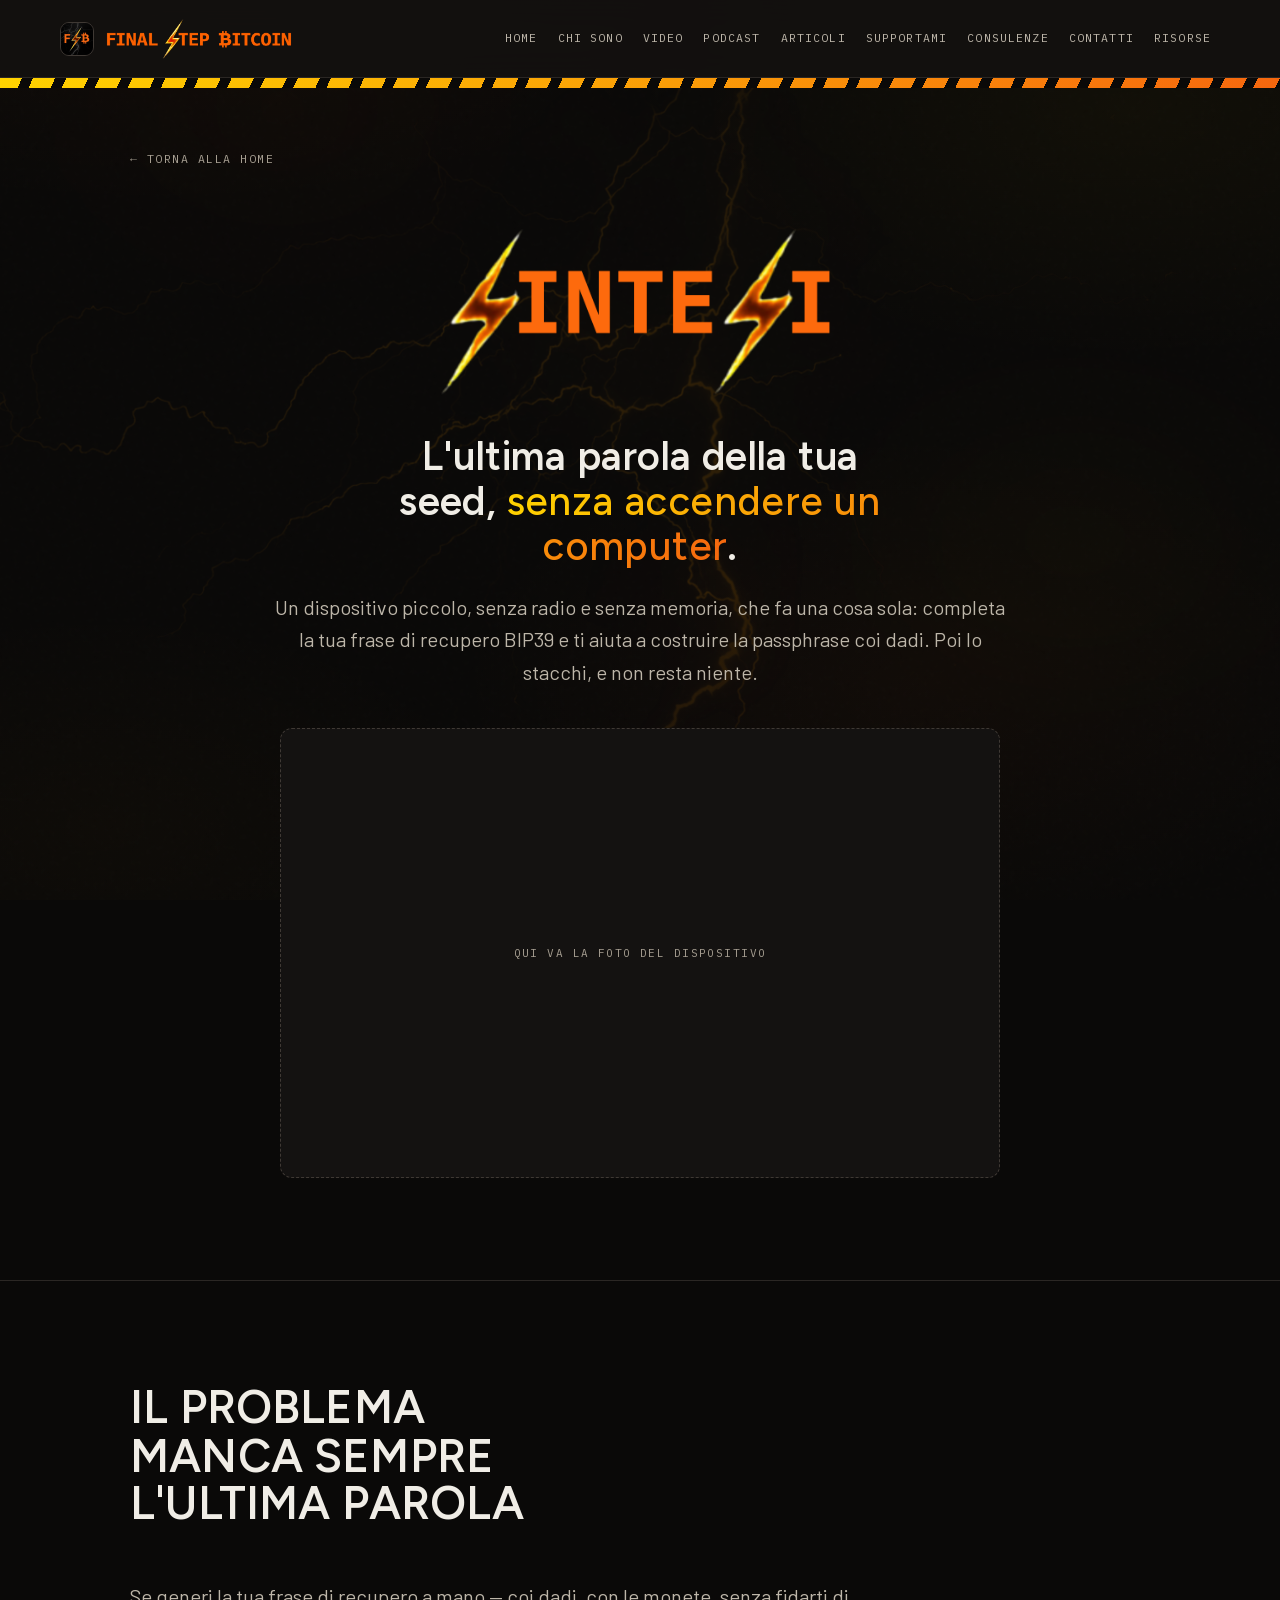
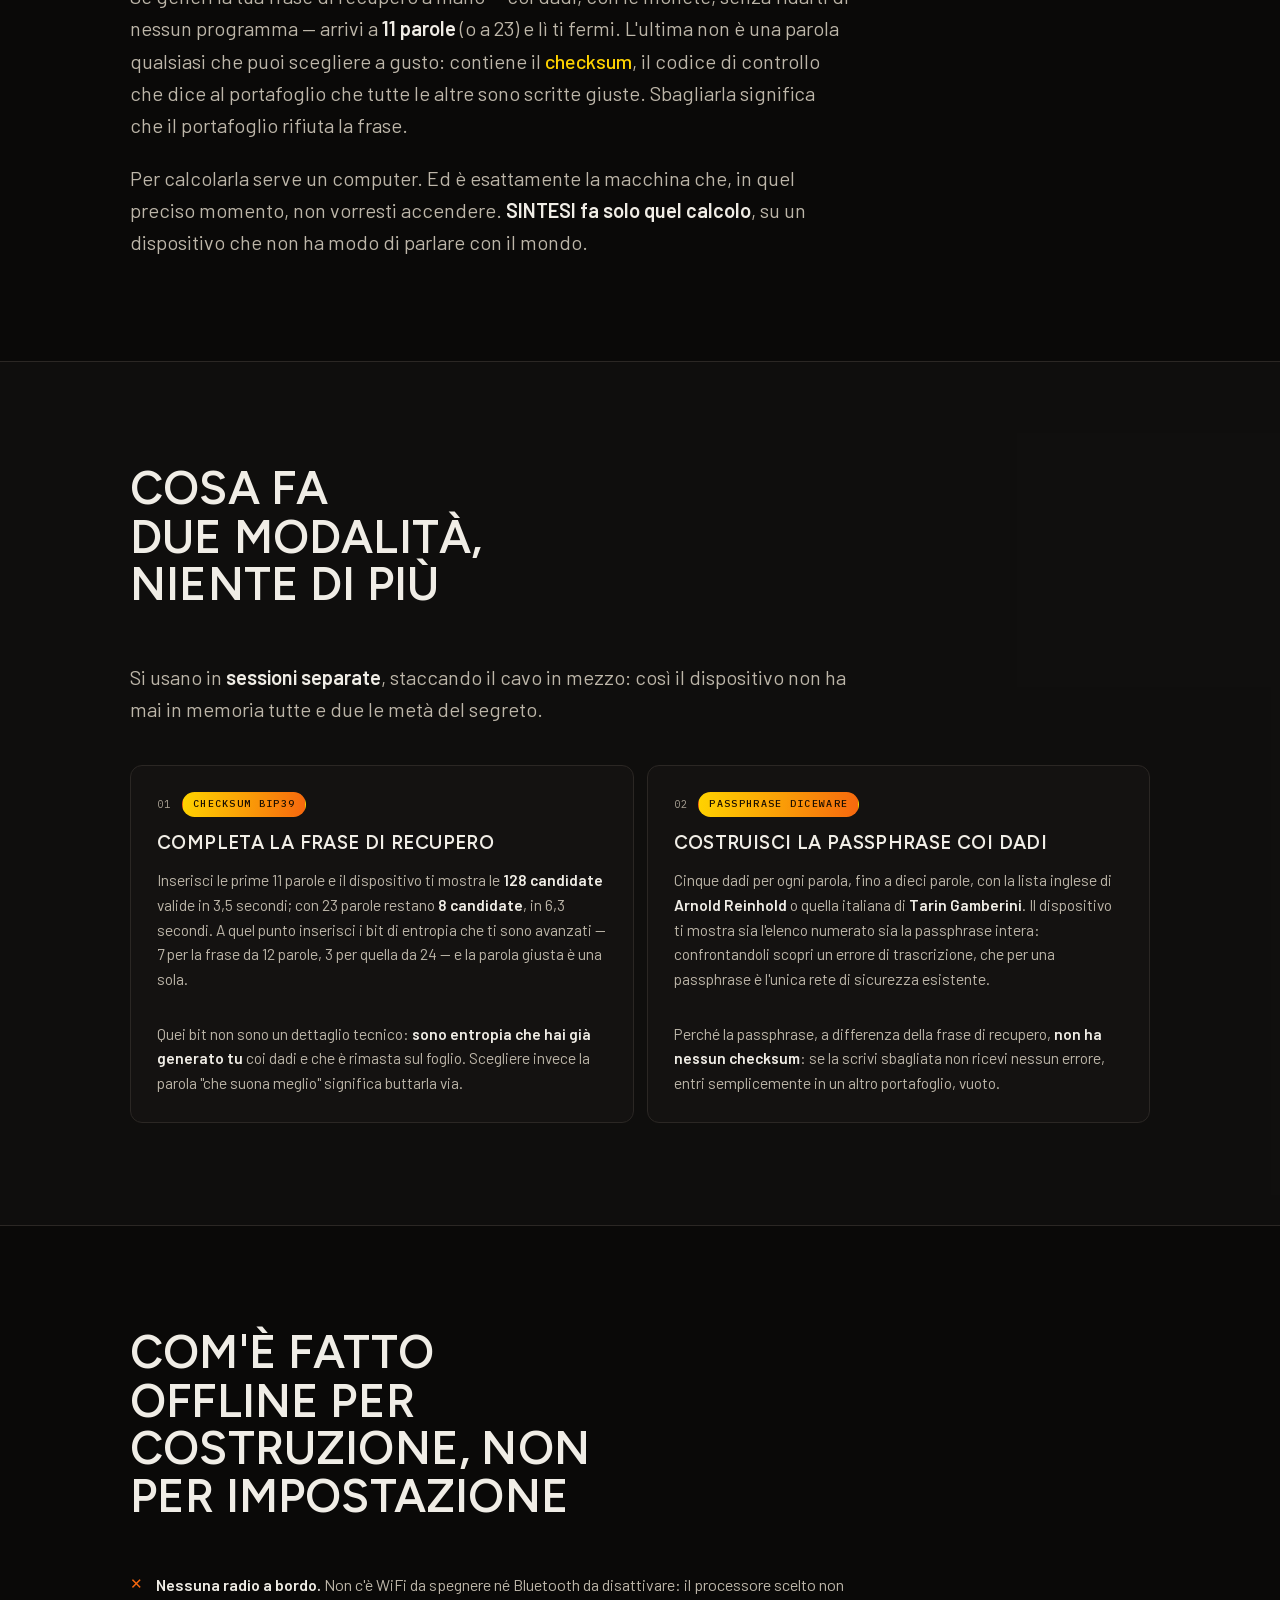
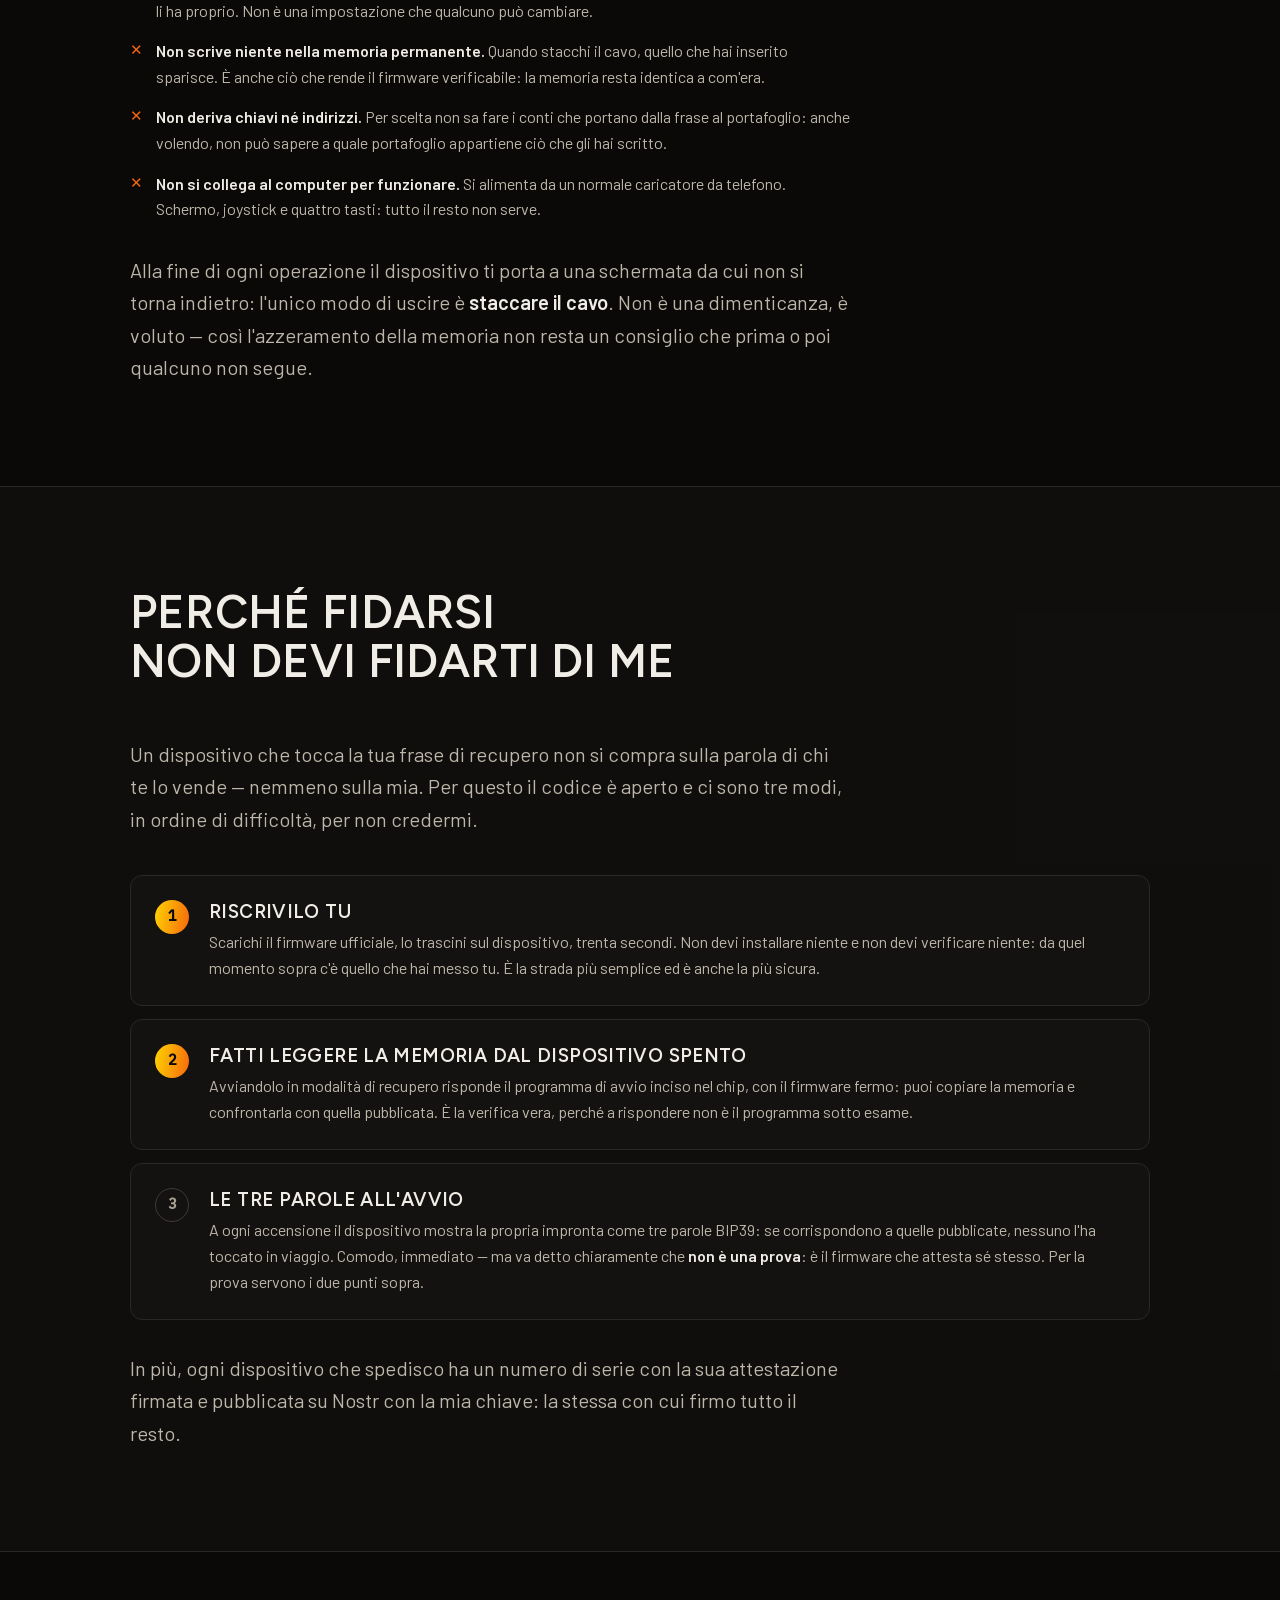
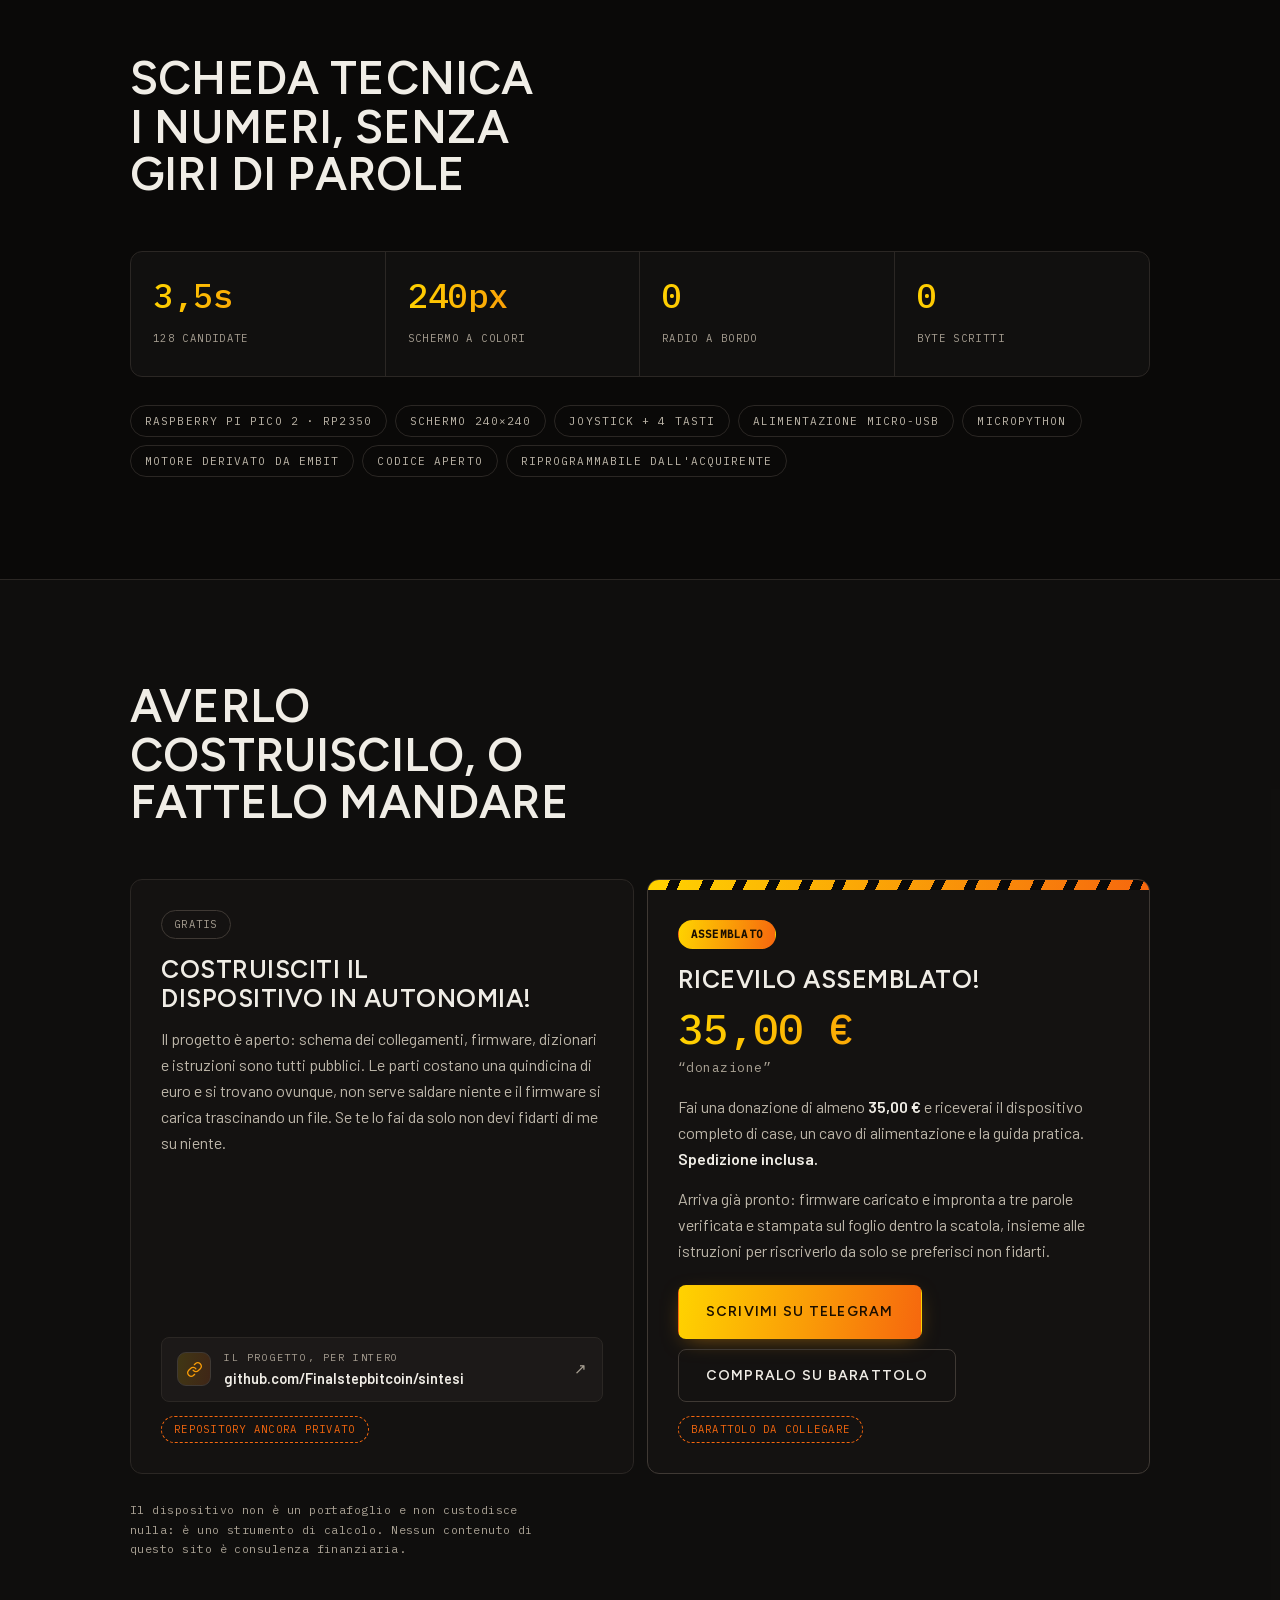
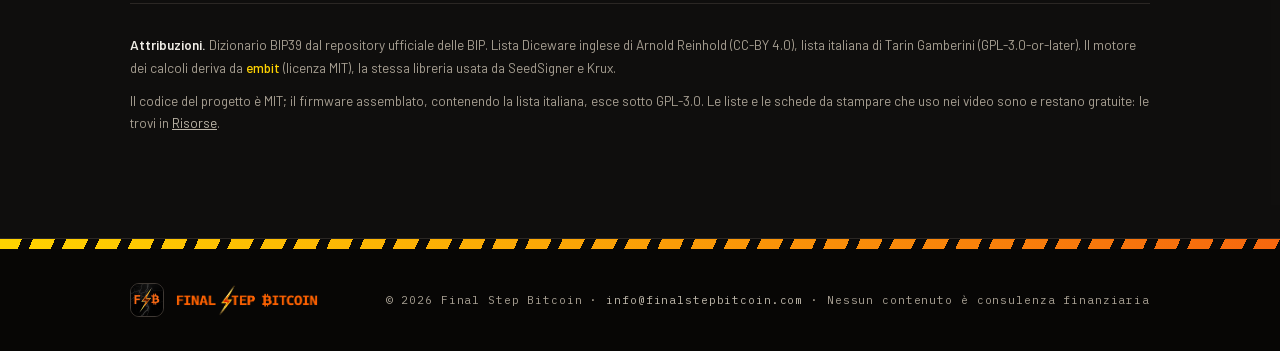
==== prodotti.html @ 3a668a63 "La pagina diventa prodotti.html e collega Telegram Rinominata da sintesi.html: si chiamera' "Prodott" ====
<!DOCTYPE html>
<html lang="it">
<head>
<meta charset="UTF-8">
<meta name="viewport" content="width=device-width, initial-scale=1.0">
<!-- La pagina si chiama "prodotti" perche' un domani ne ospitera' piu' di
     uno, ma oggi il prodotto e' uno solo: quindi il titolo qui sotto, che e'
     quello che si vede nella scheda del browser e quando qualcuno condivide
     il link, parla di SINTESI. Quando aggiungerai un secondo prodotto,
     cambia questo titolo (e anche description e og:title poco sotto). -->
<title>SINTESI — il calcolatore BIP39 offline | Final Step Bitcoin</title>
<meta name="description" content="SINTESI calcola offline l'ultima parola della tua frase di recupero BIP39 e la passphrase col metodo Diceware. Nessuna radio a bordo, non scrive nulla in memoria, firmware verificabile.">
<meta property="og:title" content="SINTESI — il calcolatore BIP39 offline">
<meta property="og:description" content="L'ultima parola della tua seed, calcolata senza accendere un computer. Open source, verificabile, senza radio.">
<meta property="og:type" content="product">
<meta name="twitter:card" content="summary_large_image">
<meta name="theme-color" content="#0A0908">
<link rel="canonical" href="https://finalstepbitcoin.com/prodotti.html">
<link rel="icon" href="img/favicon-32.png" sizes="32x32">
<link rel="apple-touch-icon" href="img/apple-touch-icon.png">

<!-- PAGINA NON ANCORA ANNUNCIATA.
     Finche' non esce il video, questa riga dice ai motori di ricerca di non
     indicizzarla: l'indirizzo funziona per chi ce l'ha, ma non compare su
     Google. TOGLIERE QUESTA RIGA il giorno del lancio, insieme alla voce
     di menu. -->
<meta name="robots" content="noindex, nofollow">

<link href="font/caratteri.css" rel="stylesheet">
<link rel="stylesheet" href="stile.css">

<!-- GRAFICA SOLO DI QUESTA PAGINA.
     Sta qui dentro e NON in stile.css apposta: stile.css e' condiviso con la
     home e con risorse.html, quindi ogni riga scritta li' cambia anche loro.
     Tutto quello che serve solo a SINTESI vive qui, cosi' finche' la pagina
     e' una prova non puo' rovinare niente del sito gia' online. -->
<style>
  /* ── Testata della pagina ── */
  .sin-hero{text-align:center;padding-top:clamp(10px,2vw,26px)}
  .sin-marchio{
    width:min(420px,74vw);height:auto;display:block;margin:0 auto clamp(18px,2.4vw,26px);
    /* IL MARCHIO NON SI CENTRA DA SOLO. I due fulmini sono inclinati e le
       loro code sporgono in basso a sinistra: centrando l'immagine sul suo
       riquadro, la PAROLA sembra spostata a destra. Va pareggiata la fascia
       delle LETTERE, non l'immagine intera.
       MISURATO sui pixel di SINTESI@3x.png (998x456): nella fascia delle
       lettere (righe 128-276) l'inchiostro va da 56 a 956, cioe' 56 px di
       vuoto a sinistra contro 41 a destra. Il centro e' 7 px a destra del
       centro dell'immagine: 7/998 = 0,70%.
       E' una percentuale, quindi resta giusta anche se cambi la larghezza
       qui sopra. */
    transform:translateX(-0.70%);
  }
  .sin-claim{
    font-family:var(--display);font-weight:600;
    font-size:clamp(24px,3.6vw,40px);line-height:1.12;letter-spacing:.01em;
    color:var(--bone);max-width:19ch;margin:0 auto;
  }
  .sin-claim em{
    font-style:normal;
    background:var(--grad);-webkit-background-clip:text;background-clip:text;-webkit-text-fill-color:transparent;
  }
  .sin-sotto{max-width:62ch;margin:clamp(16px,2vw,22px) auto 0}

  /* ── Riquadro della foto, per ora vuoto ──
       Quando avrai la foto del dispositivo: metti il file in img/ e sostituisci
       tutto il blocco <div class="sin-foto"> con
       <img class="sin-foto-vera" src="img/sintesi-foto.webp" alt="Il dispositivo SINTESI acceso">  */
  .sin-foto{
    margin:clamp(26px,3.4vw,40px) auto 0;max-width:720px;aspect-ratio:16/10;
    border:1px dashed var(--line-2);border-radius:var(--r);background:var(--ink-2);
    display:flex;align-items:center;justify-content:center;text-align:center;padding:20px;
  }
  .sin-foto span{
    font-family:var(--mono);font-size:11px;letter-spacing:.13em;text-transform:uppercase;color:var(--mute-2);
  }
  .sin-foto-vera{width:100%;max-width:720px;height:auto;display:block;margin:clamp(26px,3.4vw,40px) auto 0;border-radius:var(--r)}

  /* ── Elenco a passi, per i tre livelli di verifica ── */
  .sin-passi{list-style:none;display:grid;gap:13px;counter-reset:passo}
  .sin-passo{
    display:flex;gap:clamp(14px,2vw,20px);align-items:flex-start;
    padding:clamp(18px,2.2vw,24px);
    background:var(--ink-2);border:1px solid var(--line);border-radius:var(--r);
  }
  .sin-passo-n{
    flex:none;width:34px;height:34px;border-radius:50%;
    display:flex;align-items:center;justify-content:center;
    font-family:var(--mono);font-size:14px;color:var(--ink);font-weight:600;
    background:var(--grad);
  }
  .sin-passo h3{font-size:clamp(16px,1.7vw,19px);margin:0 0 6px;color:var(--bone)}
  .sin-passo p{margin:0;color:var(--mute);font-size:clamp(14.5px,1.5vw,16px);line-height:1.62}
  .sin-passo--nota .sin-passo-n{background:none;border:1px solid var(--line-2);color:var(--mute-2)}

  /* ── Riquadro "cosa NON fa": stesso stile delle schede, bordo spento ── */
  .sin-limiti{list-style:none;display:grid;gap:11px;margin:0}
  .sin-limiti li{
    display:flex;gap:13px;align-items:flex-start;
    color:var(--mute);font-size:clamp(14.5px,1.5vw,16px);line-height:1.6;
  }
  .sin-limiti b{color:var(--bone);font-weight:600}
  .sin-no{
    flex:none;font-family:var(--mono);color:var(--orange);
    font-size:15px;line-height:1.6;
  }

  /* ── Scheda tecnica: due righe da quattro su schermo grande ── */
  .sin-dati{margin-top:clamp(22px,2.6vw,30px)}

  /* ── I DUE BLOCCHI DELL'ULTIMA SEZIONE ──
       Affiancati sopra i 760 px, uno sopra l'altro sotto. "align-items:
       stretch" (che e' il valore normale della griglia) tiene i due riquadri
       ALTI UGUALI anche se il testo dentro e' diverso: se lo togli, quello
       piu' corto resta a mezz'aria. */
  .sin-vie{display:grid;grid-template-columns:1fr 1fr;gap:13px}
  .sin-via{
    display:flex;flex-direction:column;
    background:var(--ink-2);border:1px solid var(--line);border-radius:var(--r);
    padding:clamp(22px,2.6vw,30px);
    transition:border-color .18s;
  }
  .sin-via:hover{border-color:var(--line-2)}
  /* Il blocco di destra ha la fascia gialla in cima, come il riquadro delle
     consulenze in home: quindi niente riquadro interno con l'imbottitura,
     che sta nel suo .sin-via-in. */
  .sin-via--caldo{padding:0;overflow:hidden;border-color:var(--line-2)}
  .sin-via-in{padding:clamp(22px,2.6vw,30px);display:flex;flex-direction:column;height:100%}
  .sin-via-tag{
    align-self:flex-start;
    font-family:var(--mono);font-size:10.5px;letter-spacing:.12em;text-transform:uppercase;
    color:var(--mute-2);border:1px solid var(--line-2);border-radius:30px;padding:5px 12px;
    margin-bottom:16px;
  }
  .sin-via-tag--caldo{background:var(--grad);border-color:transparent;color:#1A0E00;font-weight:600}
  .sin-via-tit{
    font-family:var(--display);font-weight:600;
    font-size:clamp(19px,2.2vw,25px);line-height:1.15;color:var(--bone);
    margin:0 0 14px;
  }
  .sin-via-txt{
    margin:0 0 14px;color:var(--mute);
    font-size:clamp(14.5px,1.5vw,16px);line-height:1.62;
  }
  .sin-via-txt strong{color:var(--bone)}
  /* "margin-top:auto" spinge il fondo del riquadro in basso: cosi' i link e
     i pulsanti dei due blocchi restano allineati fra loro. */
  .sin-via-fondo{margin-top:auto;padding-top:8px}
  .sin-bottoni{
    margin-top:auto;padding-top:8px;
    display:flex;flex-wrap:wrap;gap:10px;
  }
  .sin-bottoni .btn{white-space:nowrap}

  /* ── Il prezzo, con sotto la parola "donazione" ──
       La parola resta in minuscolo, al contrario delle altre scritte piccole
       del sito che vanno tutte in maiuscolo: in maiuscolo le virgolette si
       perdono e sembra una targhetta qualsiasi. */
  .sin-prezzo{
    font-family:var(--mono);font-size:clamp(30px,4vw,42px);font-weight:500;line-height:1;
    background:var(--grad);-webkit-background-clip:text;background-clip:text;-webkit-text-fill-color:transparent;
    font-variant-numeric:tabular-nums;margin:0 0 7px;
  }
  .sin-prezzo-nota{
    font-family:var(--mono);font-size:13px;letter-spacing:.04em;
    color:var(--mute-2);margin:0 0 16px;
  }
  /* Le targhette arancioni tratteggiate sono PROMEMORIA DI LAVORO: segnano i
     pezzi ancora da collegare. Vanno tolte tutte prima di pubblicare -
     cercale con "sin-da-decidere". "align-self:flex-start" serve perche'
     dentro i riquadri, che sono in colonna, altrimenti si allargherebbero
     per tutta la riga. */
  .sin-da-decidere{
    display:inline-block;align-self:flex-start;
    margin-top:14px;padding:4px 12px;border-radius:30px;
    border:1px dashed var(--orange);color:var(--orange);
    font-family:var(--mono);font-size:10.5px;letter-spacing:.12em;text-transform:uppercase;
  }

  /* La notina sotto il pulsante: nella home sta stretta accanto al bottone
     del modulo, qui invece e' da sola e va lasciata respirare. */
  #ordina .privacy{max-width:58ch}

  /* ── Note di licenza in fondo ── */
  .sin-note{
    margin-top:clamp(30px,3.6vw,44px);padding-top:clamp(22px,2.6vw,30px);
    border-top:1px solid var(--line);
    color:var(--mute-2);font-size:13.5px;line-height:1.7;
  }
  .sin-note a{color:var(--mute)}

  @media(max-width:760px){
    .sin-passo{flex-direction:row}
    .sin-claim{max-width:100%}
    /* I due blocchi si mettono uno sopra l'altro: resta primo quello
       gratuito, cioe' quello scritto prima nel testo. */
    .sin-vie{grid-template-columns:1fr}
    /* Su schermo stretto i due pulsanti vanno larghi tutta la riga, uno
       sotto l'altro: affiancati diventerebbero due francobolli. */
    .sin-bottoni{flex-direction:column;align-items:stretch}
    .sin-bottoni .btn{text-align:center}
  }
</style>
</head>
<body>

<!-- gli strati dello sfondo: stanno dietro a tutto e non sono cliccabili -->
<div class="sfondo" aria-hidden="true">
  <span class="fulmini"></span>
  <span class="aurora aurora--1"></span>
  <span class="aurora aurora--2"></span>
  <span class="grana"></span>
</div>

<!-- ══════════ NAV ══════════
     Identica a quella di risorse.html. NOTA: qui NON c'e' la voce "Prodotti"
     e nessuna voce e' accesa, perche' per ora la pagina e' nascosta.

     IL GIORNO DEL LANCIO, per accendere la voce di menu, aggiungi questa
     riga in TUTTE E TRE le pagine, sempre nello stesso punto (qui sotto io
     l'ho messa prima di "Risorse"):
         <a href="prodotti.html">Prodotti</a>
     - in index.html e in risorse.html va cosi' com'e';
     - QUI dentro va invece con la voce accesa:
         <a href="prodotti.html" class="on">Prodotti</a>
     E ricordati di togliere la riga "noindex" in cima al file. -->
<div class="nav-shell">
  <nav>
    <a href="index.html" class="brand">
      <img class="marchio" src="img/logo.webp" width="34" height="34" alt="">
      <img class="scritta" src="img/scritta.webp?v=3" width="1219" height="275" alt="Final Step Bitcoin">
    </a>
    <div class="nav-links" id="navlinks">
      <a href="index.html#home">Home</a>
      <a href="index.html#chi-sono">Chi sono</a>
      <a href="index.html#video">Video</a>
      <a href="index.html#podcast">Podcast</a>
      <a href="index.html#articoli">Articoli</a>
      <a href="index.html#supportami">Supportami</a>
      <a href="index.html#consulenze">Consulenze</a>
      <a href="index.html#contatti">Contatti</a>
      <a href="risorse.html">Risorse</a>
    </div>
    <button class="burger" id="burger" aria-label="Apri il menu" aria-expanded="false" aria-controls="navlinks">&#9776;</button>
  </nav>
  <div class="hazard" aria-hidden="true"></div>
</div>


<!-- ══════════ TESTATA ══════════ -->
<main class="sec sec--pagina" id="sintesi">
  <div class="wrap">
    <a class="torna" href="index.html">← Torna alla home</a>

    <div class="sin-hero rise">
      <h1 class="titolo-pagina" style="margin:0">
        <img class="sin-marchio" src="img/sintesi-marchio.png" width="998" height="456" alt="SINTESI">
      </h1>
      <p class="sin-claim">L'ultima parola della tua seed, <em>senza accendere un computer</em>.</p>
      <p class="lede sin-sotto">
        Un dispositivo piccolo, senza radio e senza memoria, che fa una cosa sola:
        completa la tua frase di recupero BIP39 e ti aiuta a costruire la passphrase
        coi dadi. Poi lo stacchi, e non resta niente.
      </p>

      <!-- Qui va la foto del dispositivo, appena ce l'hai. Istruzioni nel
           blocco <style> in cima, alla voce "Riquadro della foto". -->
      <div class="sin-foto"><span>Qui va la foto del dispositivo</span></div>
    </div>

  </div>
</main>

<hr class="rule">


<!-- ══════════ 01 · IL PROBLEMA ══════════ -->
<section class="sec" id="problema">
  <div class="wrap">
    <div class="sec-head rise">
      <h2 class="titolo-due">
        <span class="t-su">Il problema</span>
        Manca sempre l'ultima parola
      </h2>
    </div>
    <p class="lede rise">
      Se generi la tua frase di recupero a mano — coi dadi, con le monete, senza
      fidarti di nessun programma — arrivi a <strong>11 parole</strong> (o a 23) e
      lì ti fermi. L'ultima non è una parola qualsiasi che puoi scegliere a gusto:
      contiene il <em>checksum</em>, il codice di controllo che dice al portafoglio
      che tutte le altre sono scritte giuste. Sbagliarla significa che il
      portafoglio rifiuta la frase.
    </p>
    <p class="lede rise">
      Per calcolarla serve un computer. Ed è esattamente la macchina che, in quel
      preciso momento, non vorresti accendere. <strong>SINTESI fa solo quel
      calcolo</strong>, su un dispositivo che non ha modo di parlare con il mondo.
    </p>
  </div>
</section>

<hr class="rule">


<!-- ══════════ 02 · COSA FA ══════════
     Riuso le schede della pagina Risorse (.risorse / .risorsa): stessa
     grafica, zero righe di CSS nuove. -->
<section class="sec sec--alt" id="cosa-fa">
  <div class="wrap">
    <div class="sec-head rise">
      <h2 class="titolo-due">
        <span class="t-su">Cosa fa</span>
        Due modalità, niente di più
      </h2>
    </div>
    <p class="lede rise" style="margin-bottom:clamp(28px,3.5vw,40px)">
      Si usano in <strong>sessioni separate</strong>, staccando il cavo in mezzo:
      così il dispositivo non ha mai in memoria tutte e due le metà del segreto.
    </p>

    <div class="risorse rise">

      <article class="risorsa">
        <div class="ris-head">
          <span class="ris-code">01</span>
          <span class="ris-tag ris-tag--nostra">Checksum BIP39</span>
        </div>
        <h3 class="ris-name">Completa la frase di recupero</h3>
        <p class="ris-desc">
          Inserisci le prime 11 parole e il dispositivo ti mostra le
          <strong>128 candidate</strong> valide in 3,5 secondi; con 23 parole
          restano <strong>8 candidate</strong>, in 6,3 secondi. A quel punto
          inserisci i bit di entropia che ti sono avanzati — 7 per la frase da 12
          parole, 3 per quella da 24 — e la parola giusta è una sola.
        </p>
        <p class="ris-desc">
          Quei bit non sono un dettaglio tecnico: <strong>sono entropia che hai già
          generato tu</strong> coi dadi e che è rimasta sul foglio. Scegliere invece
          la parola "che suona meglio" significa buttarla via.
        </p>
      </article>

      <article class="risorsa">
        <div class="ris-head">
          <span class="ris-code">02</span>
          <span class="ris-tag ris-tag--nostra">Passphrase Diceware</span>
        </div>
        <h3 class="ris-name">Costruisci la passphrase coi dadi</h3>
        <p class="ris-desc">
          Cinque dadi per ogni parola, fino a dieci parole, con la lista inglese di
          <strong>Arnold Reinhold</strong> o quella italiana di
          <strong>Tarin Gamberini</strong>. Il dispositivo ti mostra sia l'elenco
          numerato sia la passphrase intera: confrontandoli scopri un errore di
          trascrizione, che per una passphrase è l'unica rete di sicurezza esistente.
        </p>
        <p class="ris-desc">
          Perché la passphrase, a differenza della frase di recupero,
          <strong>non ha nessun checksum</strong>: se la scrivi sbagliata non
          ricevi nessun errore, entri semplicemente in un altro portafoglio, vuoto.
        </p>
      </article>

    </div>
  </div>
</section>

<hr class="rule">


<!-- ══════════ 03 · COM'E' FATTO ══════════ -->
<section class="sec" id="com-e-fatto">
  <div class="wrap">
    <div class="sec-head rise">
      <h2 class="titolo-due">
        <span class="t-su">Com'è fatto</span>
        Offline per costruzione, non per impostazione
      </h2>
    </div>

    <ul class="sin-limiti rise" style="gap:15px;max-width:80ch">
      <li><span class="sin-no">✕</span><span><b>Nessuna radio a bordo.</b> Non c'è WiFi da spegnere né Bluetooth da disattivare: il processore scelto non li ha proprio. Non è una impostazione che qualcuno può cambiare.</span></li>
      <li><span class="sin-no">✕</span><span><b>Non scrive niente nella memoria permanente.</b> Quando stacchi il cavo, quello che hai inserito sparisce. È anche ciò che rende il firmware verificabile: la memoria resta identica a com'era.</span></li>
      <li><span class="sin-no">✕</span><span><b>Non deriva chiavi né indirizzi.</b> Per scelta non sa fare i conti che portano dalla frase al portafoglio: anche volendo, non può sapere a quale portafoglio appartiene ciò che gli hai scritto.</span></li>
      <li><span class="sin-no">✕</span><span><b>Non si collega al computer per funzionare.</b> Si alimenta da un normale caricatore da telefono. Schermo, joystick e quattro tasti: tutto il resto non serve.</span></li>
    </ul>

    <p class="lede rise" style="margin-top:clamp(24px,3vw,32px)">
      Alla fine di ogni operazione il dispositivo ti porta a una schermata da cui
      non si torna indietro: l'unico modo di uscire è <strong>staccare il
      cavo</strong>. Non è una dimenticanza, è voluto — così l'azzeramento della
      memoria non resta un consiglio che prima o poi qualcuno non segue.
    </p>
  </div>
</section>

<hr class="rule">


<!-- ══════════ 04 · PERCHE' FIDARSI ══════════
     ORDINE VOLUTO: prima il riflash, poi picotool, per ultima l'impronta.
     Il riflash e' insieme la strada piu' semplice e la piu' sicura, quindi
     va per prima. L'impronta e' comoda ma non e' una prova, e la pagina lo
     dice apertamente: se un domani riscrivi questa sezione, non
     promuoverla al primo posto. -->
<section class="sec sec--alt" id="fiducia">
  <div class="wrap">
    <div class="sec-head rise">
      <h2 class="titolo-due">
        <span class="t-su">Perché fidarsi</span>
        Non devi fidarti di me
      </h2>
    </div>
    <p class="lede rise" style="margin-bottom:clamp(28px,3.5vw,40px)">
      Un dispositivo che tocca la tua frase di recupero non si compra sulla parola
      di chi te lo vende — nemmeno sulla mia. Per questo il codice è aperto e ci
      sono tre modi, in ordine di difficoltà, per non credermi.
    </p>

    <ol class="sin-passi rise">
      <li class="sin-passo">
        <span class="sin-passo-n">1</span>
        <div>
          <h3>Riscrivilo tu</h3>
          <p>
            Scarichi il firmware ufficiale, lo trascini sul dispositivo, trenta
            secondi. Non devi installare niente e non devi verificare niente:
            da quel momento sopra c'è quello che hai messo tu. È la strada più
            semplice ed è anche la più sicura.
          </p>
        </div>
      </li>
      <li class="sin-passo">
        <span class="sin-passo-n">2</span>
        <div>
          <h3>Fatti leggere la memoria dal dispositivo spento</h3>
          <p>
            Avviandolo in modalità di recupero risponde il programma di avvio
            inciso nel chip, con il firmware fermo: puoi copiare la memoria e
            confrontarla con quella pubblicata. È la verifica vera, perché a
            rispondere non è il programma sotto esame.
          </p>
        </div>
      </li>
      <li class="sin-passo sin-passo--nota">
        <span class="sin-passo-n">3</span>
        <div>
          <h3>Le tre parole all'avvio</h3>
          <p>
            A ogni accensione il dispositivo mostra la propria impronta come tre
            parole BIP39: se corrispondono a quelle pubblicate, nessuno l'ha
            toccato in viaggio. Comodo, immediato — ma va detto chiaramente che
            <strong>non è una prova</strong>: è il firmware che attesta sé stesso.
            Per la prova servono i due punti sopra.
          </p>
        </div>
      </li>
    </ol>

    <p class="lede rise" style="margin-top:clamp(24px,3vw,32px)">
      In più, ogni dispositivo che spedisco ha un numero di serie con la sua
      attestazione firmata e pubblicata su Nostr con la mia chiave: la stessa con
      cui firmo tutto il resto.
    </p>
  </div>
</section>

<hr class="rule">


<!-- ══════════ 05 · SCHEDA TECNICA ══════════ -->
<section class="sec" id="scheda-tecnica">
  <div class="wrap">
    <div class="sec-head rise">
      <h2 class="titolo-due">
        <span class="t-su">Scheda tecnica</span>
        I numeri, senza giri di parole
      </h2>
    </div>

    <div class="stats sin-dati rise">
      <div class="stat"><b>3,5s</b><span>128 candidate</span></div>
      <div class="stat"><b>240px</b><span>schermo a colori</span></div>
      <div class="stat"><b>0</b><span>radio a bordo</span></div>
      <div class="stat"><b>0</b><span>byte scritti</span></div>
    </div>

    <div class="pills rise">
      <span class="pill">Raspberry Pi Pico 2 · RP2350</span>
      <span class="pill">Schermo 240×240</span>
      <span class="pill">Joystick + 4 tasti</span>
      <span class="pill">Alimentazione micro-USB</span>
      <span class="pill">MicroPython</span>
      <span class="pill">Motore derivato da embit</span>
      <span class="pill">Codice aperto</span>
      <span class="pill">Riprogrammabile dall'acquirente</span>
    </div>
  </div>
</section>

<hr class="rule">


<!-- ══════════ 06 · AVERLO ══════════
     DUE BLOCCHI AFFIANCATI: a sinistra la strada gratuita (te lo costruisci),
     a destra quella comoda (te lo mando io). Sotto i 760 px di larghezza si
     mettono uno sopra l'altro da soli, con quello di destra che resta
     secondo: chi legge da telefono vede prima la strada gratuita.

     ⚠ DUE SEGNAPOSTO DA RIEMPIRE PRIMA DI PUBBLICARE. Sono marcati anche
     nel codice qui sotto con la scritta DA-COLLEGARE:
       1. l'indirizzo del progetto su GitHub (oggi il repository e' PRIVATO:
          finche' resta cosi', il link da' pagina non trovata)
       2. l'indirizzo del prodotto su Barattolo
     Telegram e' gia' collegato: https://t.me/plakbtc
     Finche' restano i segnaposto NON si pubblica questa pagina. -->
<section class="sec sec--alt" id="ordina">
  <div class="wrap">
    <div class="sec-head rise">
      <h2 class="titolo-due">
        <span class="t-su">Averlo</span>
        Costruiscilo, o fattelo mandare
      </h2>
    </div>

    <div class="sin-vie rise">

      <!-- ── A SINISTRA · TE LO FAI DA SOLO ── -->
      <article class="sin-via">
        <span class="sin-via-tag">Gratis</span>
        <h3 class="sin-via-tit">Costruisciti il dispositivo in autonomia!</h3>
        <p class="sin-via-txt">
          Il progetto è aperto: schema dei collegamenti, firmware, dizionari e
          istruzioni sono tutti pubblici. Le parti costano una quindicina di
          euro e si trovano ovunque, non serve saldare niente e il firmware si
          carica trascinando un file. Se te lo fai da solo non devi fidarti di
          me su niente.
        </p>
        <div class="sin-via-fondo">
          <!-- DA-COLLEGARE 1: indirizzo del progetto su GitHub -->
          <a class="ris-via" href="https://github.com/Finalstepbitcoin/sintesi" target="_blank" rel="noopener">
            <span class="ris-ic">
              <svg viewBox="0 0 24 24" fill="none" stroke="#FA9D07" stroke-width="1.8" stroke-linecap="round" stroke-linejoin="round" aria-hidden="true"><path d="M10 13a5 5 0 0 0 7.5.5l3-3a5 5 0 0 0-7-7l-1.7 1.7"/><path d="M14 11a5 5 0 0 0-7.5-.5l-3 3a5 5 0 0 0 7 7l1.7-1.7"/></svg>
            </span>
            <span class="ris-txt">
              <span class="ris-lbl">Il progetto, per intero</span>
              <span class="ris-val">github.com/Finalstepbitcoin/sintesi</span>
            </span>
            <span class="ris-x" aria-hidden="true">↗</span>
          </a>
          <span class="sin-da-decidere">Repository ancora privato</span>
        </div>
      </article>

      <!-- ── A DESTRA · TE LO MANDO IO ──
           Questo e' il blocco "caldo": ha la fascia gialla in cima, come il
           riquadro delle consulenze in home. -->
      <article class="sin-via sin-via--caldo">
        <div class="hazard" aria-hidden="true"></div>
        <div class="sin-via-in">
          <span class="sin-via-tag sin-via-tag--caldo">Assemblato</span>
          <h3 class="sin-via-tit">Ricevilo assemblato!</h3>
          <p class="sin-prezzo">35,00 €</p>
          <!-- Le virgolette sono volute: non e' un prezzo, e' una donazione,
               e le virgolette lo dicono senza doverlo spiegare. NON
               toglierle pensando che sia un refuso. -->
          <p class="sin-prezzo-nota">“donazione”</p>
          <p class="sin-via-txt">
            Fai una donazione di almeno <strong>35,00 €</strong> e riceverai il
            dispositivo completo di case, un cavo di alimentazione e la guida
            pratica. <strong>Spedizione inclusa.</strong>
          </p>
          <p class="sin-via-txt">
            Arriva già pronto: firmware caricato e impronta a tre parole
            verificata e stampata sul foglio dentro la scatola, insieme alle
            istruzioni per riscriverlo da solo se preferisci non fidarti.
          </p>
          <div class="sin-bottoni">
            <a class="btn btn--fill" href="https://t.me/plakbtc" target="_blank" rel="noopener">Scrivimi su Telegram</a>
            <!-- DA-COLLEGARE 2: indirizzo del prodotto su Barattolo -->
            <a class="btn btn--line" href="#" target="_blank" rel="noopener">Compralo su Barattolo</a>
          </div>
          <span class="sin-da-decidere">Barattolo da collegare</span>
        </div>
      </article>

    </div>

    <p class="privacy rise" style="margin-top:clamp(20px,2.4vw,26px)">
      Il dispositivo non è un portafoglio e non custodisce nulla: è uno
      strumento di calcolo. Nessun contenuto di questo sito è consulenza
      finanziaria.
    </p>

    <div class="sin-note">
      <p style="margin:0 0 10px">
        <strong>Attribuzioni.</strong> Dizionario BIP39 dal repository ufficiale
        delle BIP. Lista Diceware inglese di Arnold Reinhold (CC-BY 4.0), lista
        italiana di Tarin Gamberini (GPL-3.0-or-later). Il motore dei calcoli
        deriva da <em>embit</em> (licenza MIT), la stessa libreria usata da
        SeedSigner e Krux.
      </p>
      <p style="margin:0">
        Il codice del progetto è MIT; il firmware assemblato, contenendo la lista
        italiana, esce sotto GPL-3.0. Le liste e le schede da stampare che uso nei
        video sono e restano gratuite: le trovi in <a href="risorse.html">Risorse</a>.
      </p>
    </div>

  </div>
</section>


<!-- ══════════ FOOTER ══════════ -->
<footer>
  <div class="hazard" aria-hidden="true"></div>
  <div class="wrap foot">
    <a href="index.html" class="brand">
      <img class="marchio" src="img/logo.webp" width="34" height="34" alt="" loading="lazy">
      <img class="scritta" src="img/scritta.webp?v=3" width="1219" height="275" alt="Final Step Bitcoin" loading="lazy">
    </a>
    <p class="foot-note">
      © <span id="year">2026</span> Final Step Bitcoin · <a href="mailto:info@finalstepbitcoin.com">info@finalstepbitcoin.com</a>
      · Nessun contenuto è consulenza finanziaria
    </p>
  </div>
</footer>

<!-- Come in risorse.html: serve solo il menu del telefono, la comparsa in
     scorrimento e l'anno nel piede. -->
<script>
(function(){
  'use strict';
  var reduce = window.matchMedia('(prefers-reduced-motion: reduce)').matches;

  /* ── Menu mobile ── */
  var burger = document.getElementById('burger');
  var links  = document.getElementById('navlinks');
  burger.addEventListener('click', function(){
    var open = links.classList.toggle('open');
    burger.setAttribute('aria-expanded', open ? 'true' : 'false');
  });
  Array.prototype.forEach.call(links.querySelectorAll('a'), function(a){
    a.addEventListener('click', function(){
      links.classList.remove('open');
      burger.setAttribute('aria-expanded','false');
    });
  });

  /* ── Comparsa in scorrimento ── */
  var risers = document.querySelectorAll('.rise');
  if (reduce || !('IntersectionObserver' in window)) {
    Array.prototype.forEach.call(risers, function(el){ el.classList.add('in'); });
  } else {
    var ro = new IntersectionObserver(function(en){
      en.forEach(function(e){
        if (!e.isIntersecting) return;
        e.target.classList.add('in');
        ro.unobserve(e.target);
      });
    }, {threshold:0.1, rootMargin:'0px 0px -6% 0px'});
    Array.prototype.forEach.call(risers, function(el){ ro.observe(el); });
  }

  /* ── Anno nel piede ── */
  var y = document.getElementById('year');
  if (y) y.textContent = new Date().getFullYear();
})();
</script>

<!-- Statistiche del sito, come sulle altre due pagine. -->
<script src="counter.js" data-id="f5f23bd3-c357-4ac5-91c8-a65ffc2fc1d1" data-utcoffset="2"></script>

</body>
</html>
---- font/caratteri.css ----
/* ═══════════════════════════════════════════════════════════
   I CARATTERI DEL SITO — ospitati qui, non presi da Google

   Prima questi tre caratteri arrivavano dai server di Google: ogni
   visitatore, senza saperlo, ci si collegava e Google ne vedeva
   l'indirizzo IP. Dal 9 agosto 2026 i file stanno nella cartella
   font/ di questo sito e Google non c'entra piu' niente.

   Sono tutti e tre liberi, licenza SIL Open Font License 1.1:
     Barlow          — Jeremy Tribby
     IBM Plex Mono   — IBM
     Figtree         — Erik Kennedy
   Tenuti solo i sottoinsiemi latin e latin-ext: cirillico e
   vietnamita non servono e peserebbero il doppio.

   PER AGGIUNGERE UN PESO (es. il 300): va scaricato il file e
   aggiunto un blocco qui sotto. Non basta scriverlo nel CSS.
   ═══════════════════════════════════════════════════════════ */

@font-face {
  font-family: 'Barlow';
  font-style: normal;
  font-weight: 400;
  font-display: swap;
  src: url(barlow-400-latin-ext.woff2) format('woff2');
  unicode-range: U+0100-02BA, U+02BD-02C5, U+02C7-02CC, U+02CE-02D7, U+02DD-02FF, U+0304, U+0308, U+0329, U+1D00-1DBF, U+1E00-1E9F, U+1EF2-1EFF, U+2020, U+20A0-20AB, U+20AD-20C0, U+2113, U+2C60-2C7F, U+A720-A7FF;
}

@font-face {
  font-family: 'Barlow';
  font-style: normal;
  font-weight: 400;
  font-display: swap;
  src: url(barlow-400-latin.woff2) format('woff2');
  unicode-range: U+0000-00FF, U+0131, U+0152-0153, U+02BB-02BC, U+02C6, U+02DA, U+02DC, U+0304, U+0308, U+0329, U+2000-206F, U+20AC, U+2122, U+2191, U+2193, U+2212, U+2215, U+FEFF, U+FFFD;
}

@font-face {
  font-family: 'Barlow';
  font-style: normal;
  font-weight: 500;
  font-display: swap;
  src: url(barlow-500-latin-ext.woff2) format('woff2');
  unicode-range: U+0100-02BA, U+02BD-02C5, U+02C7-02CC, U+02CE-02D7, U+02DD-02FF, U+0304, U+0308, U+0329, U+1D00-1DBF, U+1E00-1E9F, U+1EF2-1EFF, U+2020, U+20A0-20AB, U+20AD-20C0, U+2113, U+2C60-2C7F, U+A720-A7FF;
}

@font-face {
  font-family: 'Barlow';
  font-style: normal;
  font-weight: 500;
  font-display: swap;
  src: url(barlow-500-latin.woff2) format('woff2');
  unicode-range: U+0000-00FF, U+0131, U+0152-0153, U+02BB-02BC, U+02C6, U+02DA, U+02DC, U+0304, U+0308, U+0329, U+2000-206F, U+20AC, U+2122, U+2191, U+2193, U+2212, U+2215, U+FEFF, U+FFFD;
}

@font-face {
  font-family: 'Barlow';
  font-style: normal;
  font-weight: 600;
  font-display: swap;
  src: url(barlow-600-latin-ext.woff2) format('woff2');
  unicode-range: U+0100-02BA, U+02BD-02C5, U+02C7-02CC, U+02CE-02D7, U+02DD-02FF, U+0304, U+0308, U+0329, U+1D00-1DBF, U+1E00-1E9F, U+1EF2-1EFF, U+2020, U+20A0-20AB, U+20AD-20C0, U+2113, U+2C60-2C7F, U+A720-A7FF;
}

@font-face {
  font-family: 'Barlow';
  font-style: normal;
  font-weight: 600;
  font-display: swap;
  src: url(barlow-600-latin.woff2) format('woff2');
  unicode-range: U+0000-00FF, U+0131, U+0152-0153, U+02BB-02BC, U+02C6, U+02DA, U+02DC, U+0304, U+0308, U+0329, U+2000-206F, U+20AC, U+2122, U+2191, U+2193, U+2212, U+2215, U+FEFF, U+FFFD;
}

@font-face {
  font-family: 'Barlow';
  font-style: normal;
  font-weight: 700;
  font-display: swap;
  src: url(barlow-700-latin-ext.woff2) format('woff2');
  unicode-range: U+0100-02BA, U+02BD-02C5, U+02C7-02CC, U+02CE-02D7, U+02DD-02FF, U+0304, U+0308, U+0329, U+1D00-1DBF, U+1E00-1E9F, U+1EF2-1EFF, U+2020, U+20A0-20AB, U+20AD-20C0, U+2113, U+2C60-2C7F, U+A720-A7FF;
}

@font-face {
  font-family: 'Barlow';
  font-style: normal;
  font-weight: 700;
  font-display: swap;
  src: url(barlow-700-latin.woff2) format('woff2');
  unicode-range: U+0000-00FF, U+0131, U+0152-0153, U+02BB-02BC, U+02C6, U+02DA, U+02DC, U+0304, U+0308, U+0329, U+2000-206F, U+20AC, U+2122, U+2191, U+2193, U+2212, U+2215, U+FEFF, U+FFFD;
}

@font-face {
  font-family: 'Figtree';
  font-style: normal;
  font-weight: 400;
  font-display: swap;
  src: url(figtree-400-latin-ext.woff2) format('woff2');
  unicode-range: U+0100-02BA, U+02BD-02C5, U+02C7-02CC, U+02CE-02D7, U+02DD-02FF, U+0304, U+0308, U+0329, U+1D00-1DBF, U+1E00-1E9F, U+1EF2-1EFF, U+2020, U+20A0-20AB, U+20AD-20C0, U+2113, U+2C60-2C7F, U+A720-A7FF;
}

@font-face {
  font-family: 'Figtree';
  font-style: normal;
  font-weight: 400;
  font-display: swap;
  src: url(figtree-400-latin.woff2) format('woff2');
  unicode-range: U+0000-00FF, U+0131, U+0152-0153, U+02BB-02BC, U+02C6, U+02DA, U+02DC, U+0304, U+0308, U+0329, U+2000-206F, U+20AC, U+2122, U+2191, U+2193, U+2212, U+2215, U+FEFF, U+FFFD;
}

@font-face {
  font-family: 'Figtree';
  font-style: normal;
  font-weight: 500;
  font-display: swap;
  src: url(figtree-500-latin-ext.woff2) format('woff2');
  unicode-range: U+0100-02BA, U+02BD-02C5, U+02C7-02CC, U+02CE-02D7, U+02DD-02FF, U+0304, U+0308, U+0329, U+1D00-1DBF, U+1E00-1E9F, U+1EF2-1EFF, U+2020, U+20A0-20AB, U+20AD-20C0, U+2113, U+2C60-2C7F, U+A720-A7FF;
}

@font-face {
  font-family: 'Figtree';
  font-style: normal;
  font-weight: 500;
  font-display: swap;
  src: url(figtree-500-latin.woff2) format('woff2');
  unicode-range: U+0000-00FF, U+0131, U+0152-0153, U+02BB-02BC, U+02C6, U+02DA, U+02DC, U+0304, U+0308, U+0329, U+2000-206F, U+20AC, U+2122, U+2191, U+2193, U+2212, U+2215, U+FEFF, U+FFFD;
}

@font-face {
  font-family: 'Figtree';
  font-style: normal;
  font-weight: 600;
  font-display: swap;
  src: url(figtree-600-latin-ext.woff2) format('woff2');
  unicode-range: U+0100-02BA, U+02BD-02C5, U+02C7-02CC, U+02CE-02D7, U+02DD-02FF, U+0304, U+0308, U+0329, U+1D00-1DBF, U+1E00-1E9F, U+1EF2-1EFF, U+2020, U+20A0-20AB, U+20AD-20C0, U+2113, U+2C60-2C7F, U+A720-A7FF;
}

@font-face {
  font-family: 'Figtree';
  font-style: normal;
  font-weight: 600;
  font-display: swap;
  src: url(figtree-600-latin.woff2) format('woff2');
  unicode-range: U+0000-00FF, U+0131, U+0152-0153, U+02BB-02BC, U+02C6, U+02DA, U+02DC, U+0304, U+0308, U+0329, U+2000-206F, U+20AC, U+2122, U+2191, U+2193, U+2212, U+2215, U+FEFF, U+FFFD;
}

@font-face {
  font-family: 'Figtree';
  font-style: normal;
  font-weight: 700;
  font-display: swap;
  src: url(figtree-700-latin-ext.woff2) format('woff2');
  unicode-range: U+0100-02BA, U+02BD-02C5, U+02C7-02CC, U+02CE-02D7, U+02DD-02FF, U+0304, U+0308, U+0329, U+1D00-1DBF, U+1E00-1E9F, U+1EF2-1EFF, U+2020, U+20A0-20AB, U+20AD-20C0, U+2113, U+2C60-2C7F, U+A720-A7FF;
}

@font-face {
  font-family: 'Figtree';
  font-style: normal;
  font-weight: 700;
  font-display: swap;
  src: url(figtree-700-latin.woff2) format('woff2');
  unicode-range: U+0000-00FF, U+0131, U+0152-0153, U+02BB-02BC, U+02C6, U+02DA, U+02DC, U+0304, U+0308, U+0329, U+2000-206F, U+20AC, U+2122, U+2191, U+2193, U+2212, U+2215, U+FEFF, U+FFFD;
}

@font-face {
  font-family: 'Figtree';
  font-style: normal;
  font-weight: 800;
  font-display: swap;
  src: url(figtree-800-latin-ext.woff2) format('woff2');
  unicode-range: U+0100-02BA, U+02BD-02C5, U+02C7-02CC, U+02CE-02D7, U+02DD-02FF, U+0304, U+0308, U+0329, U+1D00-1DBF, U+1E00-1E9F, U+1EF2-1EFF, U+2020, U+20A0-20AB, U+20AD-20C0, U+2113, U+2C60-2C7F, U+A720-A7FF;
}

@font-face {
  font-family: 'Figtree';
  font-style: normal;
  font-weight: 800;
  font-display: swap;
  src: url(figtree-800-latin.woff2) format('woff2');
  unicode-range: U+0000-00FF, U+0131, U+0152-0153, U+02BB-02BC, U+02C6, U+02DA, U+02DC, U+0304, U+0308, U+0329, U+2000-206F, U+20AC, U+2122, U+2191, U+2193, U+2212, U+2215, U+FEFF, U+FFFD;
}

@font-face {
  font-family: 'IBM Plex Mono';
  font-style: normal;
  font-weight: 400;
  font-display: swap;
  src: url(ibm-plex-mono-400-latin-ext.woff2) format('woff2');
  unicode-range: U+0100-02BA, U+02BD-02C5, U+02C7-02CC, U+02CE-02D7, U+02DD-02FF, U+0304, U+0308, U+0329, U+1D00-1DBF, U+1E00-1E9F, U+1EF2-1EFF, U+2020, U+20A0-20AB, U+20AD-20C0, U+2113, U+2C60-2C7F, U+A720-A7FF;
}

@font-face {
  font-family: 'IBM Plex Mono';
  font-style: normal;
  font-weight: 400;
  font-display: swap;
  src: url(ibm-plex-mono-400-latin.woff2) format('woff2');
  unicode-range: U+0000-00FF, U+0131, U+0152-0153, U+02BB-02BC, U+02C6, U+02DA, U+02DC, U+0304, U+0308, U+0329, U+2000-206F, U+20AC, U+2122, U+2191, U+2193, U+2212, U+2215, U+FEFF, U+FFFD;
}

@font-face {
  font-family: 'IBM Plex Mono';
  font-style: normal;
  font-weight: 500;
  font-display: swap;
  src: url(ibm-plex-mono-500-latin-ext.woff2) format('woff2');
  unicode-range: U+0100-02BA, U+02BD-02C5, U+02C7-02CC, U+02CE-02D7, U+02DD-02FF, U+0304, U+0308, U+0329, U+1D00-1DBF, U+1E00-1E9F, U+1EF2-1EFF, U+2020, U+20A0-20AB, U+20AD-20C0, U+2113, U+2C60-2C7F, U+A720-A7FF;
}

@font-face {
  font-family: 'IBM Plex Mono';
  font-style: normal;
  font-weight: 500;
  font-display: swap;
  src: url(ibm-plex-mono-500-latin.woff2) format('woff2');
  unicode-range: U+0000-00FF, U+0131, U+0152-0153, U+02BB-02BC, U+02C6, U+02DA, U+02DC, U+0304, U+0308, U+0329, U+2000-206F, U+20AC, U+2122, U+2191, U+2193, U+2212, U+2215, U+FEFF, U+FFFD;
}
---- stile.css ----
/* ═══════════════════════════════════════════════════════════
   FINAL STEP BITCOIN — LA GRAFICA DI TUTTO IL SITO
   Questo file era dentro index.html. L'ho spostato qui fuori
   l'8 agosto 2026, quando e' nata la pagina risorse.html:
   cosi' le due pagine usano LO STESSO aspetto e una modifica
   fatta qui vale per entrambe. Non serve toccare altro.
   ═══════════════════════════════════════════════════════════ */
/* ═══════════════════════════════════════════════════════════
   FINAL STEP BITCOIN
   I due colori di marca sono MISURATI dal logo del canale:
     #F6670E  arancione delle lettere di "FINAL STEP BITCOIN"
     #FFD300  giallo della saetta che fa da S
   Le sfumature vivono solo fra questi due. Nessun altro colore
   entra nella rampa: è ciò che tiene l'identità riconoscibile.
   Il fondo resta piatto — se sfuma anche quello, si perde tutto.
   ═══════════════════════════════════════════════════════════ */
:root{
  /* Il fondo e' un nero profondo, appena scaldato: non e' #000 puro
     (che su schermo OLED spegne i pixel e fa "saltare" i bordi delle
     sezioni), ma ci sta molto vicino. Piu' e' scuro il fondo, piu' i
     fulmini e i colori di marca risaltano senza doverli alzare. */
  --ink:#0A0908;
  --ink-2:#141211;
  --ink-3:#1C1918;
  --line:#2B2724;
  --line-2:#3F3934;
  --bone:#F0EDE6;
  --mute:#BDB6A9;      /* 7.9:1 anche sul punto piu chiaro del fondo */
  --mute-2:#A8A093;    /* 6.1:1 anche sul punto piu chiaro del fondo */

  --orange:#F6670E;
  --yellow:#FFD300;
  --amber:#FA9D07;              /* il punto di mezzo esatto della rampa */
  --grad:linear-gradient(100deg,var(--yellow) 0%,var(--amber) 52%,var(--orange) 100%);
  --grad-soft:linear-gradient(100deg,rgba(255,211,0,.16),rgba(246,103,14,.16));

  --display:"Figtree","Avenir Next","Century Gothic",system-ui,sans-serif;
  --body:"Barlow","Avenir Next",system-ui,-apple-system,sans-serif;
  --mono:"IBM Plex Mono","Menlo",ui-monospace,monospace;

  --nav-h:78px;
  --gutter:clamp(20px,5vw,60px);
  --max:1140px;
  --r:12px;
  --r-sm:8px;
}

/* ─── SFONDO A STRATI ───
   Un fondo a tinta unita e' piatto. Qui ci sono quattro strati fissi
   dietro tutto: aloni ampi, i fulmini del logo, macchie sfocate e una
   grana. Nessuno si nota da solo, insieme danno movimento.
   Gli aloni usano SOLO l'arancione e il giallo della marca. */
.sfondo{position:fixed;inset:0;z-index:-1;pointer-events:none;overflow:hidden}
.sfondo::before{
  /* aloni ampi, in posizioni volutamente asimmetriche */
  content:"";position:absolute;inset:0;
  background:
    radial-gradient(82% 52% at 12% -8%, rgba(246,103,14,.04), transparent 60%),
    radial-gradient(64% 46% at 88% 12%, rgba(255,211,0,.03), transparent 62%),
    radial-gradient(58% 44% at 72% 76%, rgba(246,103,14,.03), transparent 64%),
    radial-gradient(50% 38% at 8% 92%, rgba(250,157,7,.02), transparent 66%);
}
/* I FULMINI. Coprono tutto lo schermo, testo compreso: niente maschera.
   Il file e' stato RIFATTO dal sorgente: la vecchia versione portava
   la grana della foto dentro il canale di trasparenza, e a schermo si
   vedeva come una nuvola di puntini sporchi attorno ai rami piu'
   luminosi. Ora la trasparenza e' pulita e il colore e' l'ambra della
   marca, quindi niente piu' aloni grigi.
   Con la trasparenza pulita e il fondo piu' scuro il 17% e' ancora
   ampiamente sopra i minimi di leggibilita' (il testo piu' tenue resta
   a 6:1 anche dove passa il ramo piu' luminoso). Oltre il 22% comincia
   a rubare attenzione al contenuto. */
.fulmini{
  position:absolute;inset:0;
  background-image:url("img/fulmini.webp?v=3");
  background-repeat:no-repeat;
  background-position:center 42%;
  background-size:cover;
  opacity:.17;
}
.aurora{
  position:absolute;width:60vw;height:52vh;border-radius:50%;
  filter:blur(80px);opacity:.5;
}
.aurora--1{top:-14vh;left:-8vw;background:radial-gradient(closest-side,rgba(246,103,14,.05),transparent 70%)}
.aurora--2{top:34vh;right:-14vw;background:radial-gradient(closest-side,rgba(255,211,0,.05),transparent 72%)}
/* La grana non serve a "dare texture": serve solo a rompere le fasce
   circolari che gli schermi a 8 bit disegnano dentro gli aloni sfumati.
   A .035 si vedeva ed era proprio l'effetto sporco da togliere; a .012
   fa ancora il suo lavoro senza che l'occhio la registri. Se la vuoi
   sparita del tutto, metti 0. */
.grana{
  position:absolute;inset:0;opacity:.012;
  background-image:url("data:image/svg+xml,%3Csvg xmlns='http://www.w3.org/2000/svg' viewBox='0 0 200 200'%3E%3Cfilter id='n'%3E%3CfeTurbulence type='fractalNoise' baseFrequency='0.85' numOctaves='4' stitchTiles='stitch'/%3E%3C/filter%3E%3Crect width='200' height='200' filter='url(%23n)'/%3E%3C/svg%3E");
}
@media(prefers-reduced-motion:no-preference){
  .aurora--1{animation:deriva1 34s ease-in-out infinite alternate}
  .aurora--2{animation:deriva2 42s ease-in-out infinite alternate}
}
@keyframes deriva1{to{transform:translate3d(7vw,5vh,0) scale(1.12)}}
@keyframes deriva2{to{transform:translate3d(-6vw,-4vh,0) scale(1.08)}}

*,*::before,*::after{box-sizing:border-box;margin:0;padding:0}
html{scroll-behavior:smooth;scroll-padding-top:calc(var(--nav-h) + 10px)}
body{
  background:var(--ink);color:var(--bone);
  font-family:var(--body);font-size:17.5px;line-height:1.65;
  overflow-x:hidden;-webkit-font-smoothing:antialiased;
}
img,svg{max-width:100%;display:block}
a{color:inherit}
:focus-visible{outline:2px solid var(--yellow);outline-offset:3px}
::selection{background:var(--orange);color:var(--ink)}
::-webkit-scrollbar{width:10px}
::-webkit-scrollbar-track{background:var(--ink)}
::-webkit-scrollbar-thumb{background:var(--line-2);border-radius:5px}
::-webkit-scrollbar-thumb:hover{background:var(--orange)}

/* ─────────── PRIMITIVE ─────────── */
.wrap{max-width:var(--max);margin-inline:auto;padding-inline:var(--gutter)}
.sec{padding-block:clamp(60px,8vw,108px)}
.sec--alt{background:rgba(255,255,255,.022)}
.rule{border:0;border-top:1px solid var(--line)}

/* la fascia di segnalazione: le strisce restano, ma il colore
   le attraversa come una rampa continua da giallo ad arancione */
.hazard{
  height:10px;flex:none;
  background:
    repeating-linear-gradient(115deg,transparent 0 20px,var(--ink) 20px 30px),
    var(--grad);
}

h1,h2,h3{font-family:var(--display);font-weight:600;text-transform:uppercase;text-wrap:balance;line-height:1.03}
h1{font-size:clamp(40px,8.4vw,90px);letter-spacing:-.012em}
h2{font-size:clamp(28px,4.4vw,46px);letter-spacing:.004em}
h3{font-size:clamp(17px,1.7vw,20px);letter-spacing:.02em;line-height:1.22}
p{margin-bottom:1em}
p:last-child{margin-bottom:0}

/* testo in sfumatura — con colore pieno di ripiego se il browser non regge */
.grad-text{
  color:var(--orange);
  background:var(--grad);
  -webkit-background-clip:text;background-clip:text;
  -webkit-text-fill-color:transparent;
}

.sec-head{margin-bottom:clamp(34px,4.5vw,52px)}
.lede{font-size:clamp(17.5px,1.9vw,20px);line-height:1.62;color:var(--mute);max-width:60ch}
.note{font-size:16.5px;color:var(--mute);line-height:1.74}
em{font-style:normal;color:var(--yellow);font-weight:500}
strong{color:var(--bone);font-weight:600}

/* ─────────── BOTTONI ─────────── */
.btn{
  display:inline-flex;align-items:center;gap:10px;
  padding:14px 27px;border-radius:var(--r-sm);
  font-family:var(--display);font-weight:600;font-size:14px;
  letter-spacing:.09em;text-transform:uppercase;text-decoration:none;
  border:1px solid transparent;cursor:pointer;
  transition:transform .18s ease,box-shadow .25s ease,border-color .18s,color .18s;
}
.btn--fill{background:var(--grad);color:#1A0E00;box-shadow:0 6px 22px -8px rgba(250,157,7,.55)}
.btn--fill:hover{transform:translateY(-2px);box-shadow:0 12px 32px -10px rgba(250,157,7,.75)}
.btn--line{background:transparent;color:var(--bone);border-color:var(--line-2)}
.btn--line:hover{border-color:var(--amber);color:var(--amber);transform:translateY(-2px)}

/* ─────────── NAV ─────────── */
.nav-shell{position:fixed;top:0;left:0;right:0;z-index:100}
nav{
  height:var(--nav-h);background:rgba(19,17,16,.9);
  border-bottom:1px solid var(--line);
  display:flex;align-items:center;justify-content:space-between;
  padding-inline:var(--gutter);gap:20px;
}
@supports (backdrop-filter:blur(2px)){nav{backdrop-filter:blur(16px) saturate(140%)}}
.brand{display:flex;align-items:center;gap:12px;text-decoration:none;flex:none}
/* solo la piastrella del logo ha bordo e angoli arrotondati:
   se la regola vale per tutte le immagini, disegna un riquadro
   anche attorno alla scritta */
.brand .marchio{
  width:34px;height:34px;flex:none;
  border-radius:9px;border:1px solid var(--line-2);
}
/* la scritta è il lettering originale del canale, con la S a saetta,
   ritagliata dal banner e scontornata dallo sfondo con i fulmini */
.brand .scritta{height:42px;width:auto;flex:none;border:0;border-radius:0}
footer .brand .scritta{height:32px}
.nav-links{display:flex;align-items:center;gap:2px}
.nav-links a{
  position:relative;
  font-family:var(--mono);font-size:11.5px;letter-spacing:.13em;text-transform:uppercase;
  color:var(--mute);text-decoration:none;padding:9px 13px;border-radius:var(--r-sm);
  transition:color .18s,background .18s;
}
.nav-links a:hover{color:var(--bone);background:var(--ink-3)}
.nav-links a.on{color:var(--bone)}
.nav-links a.on::after{
  content:"";position:absolute;left:13px;right:13px;bottom:2px;height:2px;
  border-radius:2px;background:var(--grad);
}
.burger{
  display:none;background:none;border:1px solid var(--line-2);border-radius:var(--r-sm);
  color:var(--bone);width:40px;height:36px;cursor:pointer;font-size:15px;line-height:1;
}

/* ─────────── HERO ─────────── */
#home{padding-top:calc(var(--nav-h) + 10px)}
.hero{position:relative;padding-block:clamp(48px,7vw,90px) clamp(40px,6vw,72px);overflow:hidden}
/* alone caldo, appena percettibile: dà profondità senza sporcare il fondo */
.hero::before{
  content:"";position:absolute;left:-15%;top:-25%;width:85%;height:105%;
  background:radial-gradient(closest-side,rgba(250,157,7,.13),transparent 72%);
  pointer-events:none;z-index:0;
}
.hero > *{position:relative;z-index:1}
/* IL LOGO IN APERTURA. Su schermo largo è la scritta su una riga; sotto
   i 640px il <picture> passa al file con una parola per riga, che a pari
   larghezza rende le lettere più del doppio: 59px di altezza contro 24. */
/* Sorgente nativa 1219px (il file trasparente ad alta risoluzione), quindi
   a 980px siamo a 0.80x in scala normale e 1.61x su Retina: piu' grande
   E piu' nitida di quanto si potesse fare col vecchio file da 982px. */
.hero-logo{
  width:clamp(300px,78vw,980px);height:auto;
  margin-bottom:clamp(22px,3vw,38px);
}
/* Due immagini commutate dal CSS, non un <picture>: al ridimensionamento
   il browser NON riscarica la sorgente di un <picture>, quindi un telefono
   ruotato in orizzontale si ritrovava la versione a tre righe ingrandita
   2.7x. Il CSS invece si rivaluta sempre. */
.hero-logo--righe{display:none}
@media(max-width:640px){
  .hero-logo--riga{display:none}
  /* la versione a tre righe e' nativa 473px: riempie la colonna
     con un ingrandimento di soli 0.71x */
  .hero-logo--righe{display:block;width:100%;max-width:360px;margin-bottom:clamp(20px,5vw,30px)}
}
/* il titolo riprende la gerarchia del logo storico: riga breve sopra,
   la frase del whitepaper sotto, più grande */
/* stessa logica del titolo in apertura, ma alla scala dei titoli di
   sezione: prima riga in chiaro, seconda nei colori della marca */
.titolo-due{display:flex;flex-direction:column;gap:.04em;max-width:20ch}
.titolo-due .t-su{color:var(--bone)}

.hero-titolo{display:flex;flex-direction:column;gap:.04em;max-width:22ch}
.hero-titolo .t-su{
  font-size:clamp(23px,3.3vw,37px);color:var(--bone);
  letter-spacing:.015em;line-height:1.05;
}
.hero-titolo .t-giu{
  font-size:clamp(33px,6vw,66px);letter-spacing:-.012em;line-height:1;
}
.hero-body{
  display:grid;gap:clamp(26px,4vw,56px);grid-template-columns:1fr;
  margin-top:clamp(26px,3.5vw,38px);
}
@media(min-width:880px){.hero-body{grid-template-columns:minmax(0,1.15fr) minmax(0,1fr)}}
.hero-cta{display:flex;gap:12px;flex-wrap:wrap;margin-top:26px}

/* ─────────── LA SCALA ─────────── */
.scala-wrap{margin-top:clamp(44px,6vw,72px)}
/* barre ed etichette sono due griglie identiche: restano allineate
   e le etichette non possono essere tagliate dalla barra più bassa */
.scala-bars,.scala-labs{display:grid;grid-template-columns:repeat(8,1fr);gap:6px}
.scala-bars{align-items:end;height:clamp(150px,20vw,235px)}
.grad{
  height:var(--h);border-radius:var(--r-sm) var(--r-sm) 0 0;
  background:var(--c);
  background:linear-gradient(180deg,var(--c) 0%,color-mix(in srgb,var(--c) 8%,transparent) 100%);
  box-shadow:inset 0 3px 0 0 var(--c);
  transition:transform .25s ease;transform-origin:bottom;
}
.grad:hover{transform:scaleY(1.045)}
.scala-labs{list-style:none;counter-reset:grad}
.lab{display:flex;justify-content:center;padding-top:14px;height:140px}
.lab span{
  writing-mode:vertical-rl;text-orientation:mixed;
  font-family:var(--mono);font-size:clamp(9.5px,1.05vw,11.5px);
  letter-spacing:.17em;text-transform:uppercase;color:var(--mute);white-space:nowrap;
}
.lab--end span{color:var(--orange);font-weight:500}

/* ─────────── STATISTICHE ─────────── */
.stats{
  display:grid;grid-template-columns:repeat(4,1fr);
  border:1px solid var(--line);border-radius:var(--r);overflow:hidden;background:rgba(255,255,255,.03);
}
.stat{padding:26px 22px;border-right:1px solid var(--line)}
.stat:last-child{border-right:none}
.stat b{
  display:block;font-family:var(--mono);font-size:clamp(24px,3.2vw,34px);font-weight:500;
  line-height:1;margin-bottom:9px;font-variant-numeric:tabular-nums;
  color:var(--yellow);
  background:var(--grad);-webkit-background-clip:text;background-clip:text;-webkit-text-fill-color:transparent;
}
.stat span{font-family:var(--mono);font-size:10.5px;letter-spacing:.13em;text-transform:uppercase;color:var(--mute-2)}

/* ─────────── CHI SONO ─────────── */
/* La foto è parecchio più alta della colonna di testo: se partono
   dalla stessa riga, il testo resta appeso in alto e sotto rimane un
   vuoto lungo mezza foto. Centrandolo, il blocco di testo si appoggia
   al centro ottico della foto e le due colonne si bilanciano. */
.about{display:grid;gap:clamp(26px,3.5vw,48px);grid-template-columns:1fr;align-items:center}
@media(min-width:880px){.about{grid-template-columns:minmax(0,430px) minmax(0,1fr)}}
/* nessun riquadro: la foto è scontornata, quindi appoggia direttamente
   sul fondo. Un alone caldo dietro le dà profondità senza incorniciarla. */
/* La foto è un mezzo busto ritagliato sopra il gomito, così le braccia
   non vengono tagliate dal bordo. Non serve più spostarla: allineata
   al margine, sta a piombo sotto il titolo della sezione. */
.about-img{position:relative}
/* il ritaglio taglia netto sulle spalle: una dissolvenza in basso
   la fa sfumare nel fondo invece di sembrare affettata */
.about-img img{
  -webkit-mask-image:linear-gradient(to bottom,#000 84%,transparent 100%);
          mask-image:linear-gradient(to bottom,#000 84%,transparent 100%);
}
.about-img::before{
  content:"";position:absolute;left:50%;top:8%;translate:-50% 0;
  width:88%;height:84%;border-radius:50%;z-index:0;
  background:radial-gradient(closest-side,rgba(250,157,7,.16),transparent 70%);
  pointer-events:none;
}
.about-img img{position:relative;z-index:1;width:100%;height:auto}
/* il testo accanto alla foto è il racconto di chi sei: più grande
   e più arioso del testo di servizio */
.about-txt .note{font-size:clamp(17.5px,1.7vw,20.5px);line-height:1.72}
.about-txt .note + .note{margin-top:.2em}
.about-txt .pill{font-size:11.5px;padding:7px 15px}
.pills{display:flex;flex-wrap:wrap;gap:8px;margin-top:28px}
.pill{
  font-family:var(--mono);font-size:11px;letter-spacing:.1em;text-transform:uppercase;
  color:var(--mute);border:1px solid var(--line);border-radius:30px;padding:6px 14px;
  transition:border-color .2s,color .2s;
}
.pill:hover{border-color:var(--amber);color:var(--amber)}
.pill--key{
  color:#1A0E00;background:var(--grad);border-color:transparent;font-weight:600;
}
.pill--key:hover{color:#1A0E00}

/* ─────────── VIDEO E ARTICOLI ───────────
   Le schede degli articoli usano lo stesso vestito di quelle dei video:
   stessa griglia, stessa cornice, stessa copertina 16:9. Non è pigrizia,
   è coerenza — sono due elenchi di contenuti, devono somigliarsi. Al
   posto del bottone play, sulle schede articolo compare una freccia. */
.vgrid,.agrid{display:grid;grid-template-columns:repeat(3,1fr);gap:16px}
.vcard,.acard{
  background:rgba(255,255,255,.035);border:1px solid var(--line);border-radius:var(--r);
  overflow:hidden;text-decoration:none;display:flex;flex-direction:column;
  transition:border-color .22s,transform .22s ease,box-shadow .3s ease;
}
.vcard:hover,.acard:hover{
  border-color:var(--line-2);transform:translateY(-4px);
  box-shadow:0 18px 40px -18px rgba(250,157,7,.45);
}
.vthumb{position:relative;aspect-ratio:16/9;overflow:hidden;background:#000}
.vthumb img{width:100%;height:100%;object-fit:cover;transition:transform .4s ease}
.vcard:hover .vthumb img,.acard:hover .vthumb img{transform:scale(1.06)}
.vthumb::after{
  content:"";position:absolute;inset:auto 0 0 0;height:52%;
  background:linear-gradient(180deg,transparent,rgba(10,8,7,.72));
}
.vplay{
  position:absolute;left:14px;bottom:12px;z-index:2;
  width:38px;height:38px;border-radius:50%;background:var(--grad);
  display:flex;align-items:center;justify-content:center;
  opacity:0;transform:translateY(6px);transition:opacity .22s,transform .22s;
}
.vcard:hover .vplay,.acard:hover .vplay{opacity:1;transform:none}
.vplay svg{width:13px;height:13px;fill:#1A0E00;margin-left:2px}
/* la freccia delle schede articolo: stesso cerchio del play */
.vplay b{font-family:var(--body);font-size:16px;font-weight:600;color:#1A0E00;line-height:1}
.vinfo{padding:16px 18px 18px;display:flex;flex-direction:column;gap:10px;flex:1}
.vtitle{
  font-size:15.5px;font-weight:600;color:var(--bone);line-height:1.42;
  display:-webkit-box;-webkit-line-clamp:2;-webkit-box-orient:vertical;overflow:hidden;
}
.vdate{font-family:var(--mono);font-size:10.5px;letter-spacing:.09em;color:var(--mute-2);margin-top:auto}
.loading{
  grid-column:1/-1;padding:54px 20px;text-align:center;
  border:1px dashed var(--line);border-radius:var(--r);
  font-family:var(--mono);font-size:12.5px;letter-spacing:.06em;color:var(--mute-2);
}
.loading a{color:var(--amber);text-decoration:none}
.loading a:hover{text-decoration:underline}
.more{margin-top:26px;display:flex;justify-content:flex-end}
.more a{
  font-family:var(--mono);font-size:11.5px;letter-spacing:.14em;text-transform:uppercase;
  color:var(--mute);text-decoration:none;padding-bottom:4px;
  border-bottom:1px solid var(--line-2);transition:color .18s,border-color .18s;
}
.more a:hover{color:var(--amber);border-color:var(--amber)}

/* ─────────── PODCAST ─────────── */
.pod{display:grid;gap:clamp(28px,4vw,52px);grid-template-columns:1fr;align-items:center}
@media(min-width:820px){.pod{grid-template-columns:minmax(0,1fr) 250px}}
.pod-art{
  position:relative;aspect-ratio:1;border-radius:var(--r);overflow:hidden;
  border:1px solid var(--line);
}
.pod-art img{width:100%;height:100%;object-fit:cover}
.pod-art::after{
  content:"";position:absolute;inset:0;
  background:linear-gradient(150deg,rgba(255,211,0,.14),transparent 55%,rgba(246,103,14,.18));
}
.btn--spotify{background:#1DB954;color:#0A0A0A;box-shadow:0 6px 22px -8px rgba(29,185,84,.55)}
.btn--spotify:hover{transform:translateY(-2px);box-shadow:0 12px 32px -10px rgba(29,185,84,.7)}

/* ─────────── ARTICOLI ─────────── */
.arts{border:1px solid var(--line);border-radius:var(--r);overflow:hidden}
.art{
  position:relative;display:grid;grid-template-columns:auto 1fr auto;gap:18px;align-items:center;
  padding:18px 24px;text-decoration:none;border-bottom:1px solid var(--line);
  transition:background .18s;
}
.arts .art:last-child{border-bottom:none}
.art::before{
  content:"";position:absolute;left:0;top:0;bottom:0;width:3px;
  background:var(--grad);opacity:0;transition:opacity .18s;
}
.art:hover{background:var(--ink-3)}
.art:hover::before{opacity:1}
.art-n{font-family:var(--mono);font-size:11.5px;color:var(--mute-2);font-variant-numeric:tabular-nums}
.art-t{font-size:16px;font-weight:500;color:var(--bone);line-height:1.45}
.art-x{font-family:var(--mono);font-size:15px;color:var(--mute-2);transition:color .18s,transform .18s}
.art:hover .art-x{color:var(--amber);transform:translateX(5px)}

/* ─────────── PAGINE INTERNE (risorse.html) ───────────
   Nella home la barra in alto la "copre" il logo grande, che ha gia'
   il suo spazio sopra. In una pagina normale, invece, il contenuto
   partirebbe SOTTO la barra fissa e la prima riga resterebbe nascosta:
   per questo qui l'altezza della barra la aggiungo a mano. */
.sec--pagina{padding-top:calc(var(--nav-h) + 10px + clamp(30px,5vw,54px))}
/* il titolo di una pagina interna non deve gridare come quello della
   home: resta un h1 (conta per i motori di ricerca) ma alla misura
   dei titoli di sezione */
.titolo-pagina{font-size:clamp(34px,5.2vw,56px);letter-spacing:.004em}
.torna{
  display:inline-flex;align-items:center;gap:8px;margin-bottom:22px;
  font-family:var(--mono);font-size:11.5px;letter-spacing:.13em;text-transform:uppercase;
  color:var(--mute-2);text-decoration:none;transition:color .18s;
}
.torna:hover{color:var(--amber)}

/* ─────────── RISORSE ───────────
   Ogni risorsa e' una scheda con la stessa struttura, sempre:
   titolo → il percorso https della fonte → il PDF da scaricare.
   Le due "vie" (fonte e PDF) sono righe cliccabili identiche fra loro:
   cosi' chi guarda capisce al volo che ogni risorsa si prende in due
   modi, o dal sito ufficiale o dal file. Se una delle due manca, la
   riga resta ma si spegne (classe .ris-via--off) e dice "in arrivo":
   meglio di un buco nella scheda. */
/* I due gruppi (Mnemonica BIP39 · Passphrase Diceware). Stessa riga di
   titolo usata dai gruppi di sponsor piu' in basso: filetto sotto e
   lettere spaziate. La differenza e' che qui il titolo e' un vero <h2>,
   perche' sono le due parti in cui si divide la pagina, e non ha nessuna
   sigla davanti: c'e' solo il nome. */
.ris-gruppo + .ris-gruppo{margin-top:clamp(44px,5.5vw,68px)}
.ris-gruppo-lbl{
  font-family:var(--display);font-size:clamp(17px,2.1vw,23px);font-weight:600;
  letter-spacing:.13em;text-transform:uppercase;color:var(--bone);
  border-bottom:1px solid var(--line);padding-bottom:12px;margin-bottom:18px;
}
.risorse{display:grid;grid-template-columns:repeat(2,1fr);gap:13px}
.risorsa{
  display:flex;flex-direction:column;gap:14px;
  padding:clamp(20px,2.4vw,26px);
  background:var(--ink-2);border:1px solid var(--line);border-radius:var(--r);
  transition:border-color .18s,transform .18s;
}
.risorsa:hover{border-color:var(--line-2);transform:translateY(-2px)}
.ris-head{display:flex;align-items:center;gap:10px;flex-wrap:wrap}
.ris-code{
  font-family:var(--mono);font-size:10.5px;letter-spacing:.14em;
  color:var(--mute-2);font-variant-numeric:tabular-nums;
}
/* l'etichetta della lingua: nello schizzo sta sotto al titolo della
   lista Diceware, qui e' una pastiglia accanto alla sigla */
.ris-tag{
  font-family:var(--mono);font-size:10px;letter-spacing:.13em;text-transform:uppercase;
  color:var(--amber);border:1px solid var(--line-2);border-radius:99px;padding:3px 10px;
}
/* le schede fatte da noi portano la targhetta piena, non quella vuota:
   a colpo d'occhio si distingue cosa e' materiale del canale e cosa
   invece rimanda a una fonte esterna */
.ris-tag--nostra{
  background:var(--grad);color:#1A0E00;border-color:transparent;font-weight:500;
}
.ris-name{font-size:clamp(16px,1.6vw,19px)}
.ris-desc{font-size:15.5px;color:var(--mute);line-height:1.6}
/* le due vie stanno in fondo alla scheda: con margin-top:auto le schede
   affiancate tengono le righe allineate anche se un testo e' piu' lungo */
.ris-vie{margin-top:auto;display:flex;flex-direction:column;gap:9px}
.ris-via{
  display:flex;align-items:center;gap:13px;
  padding:12px 15px;border:1px solid var(--line);border-radius:var(--r-sm);
  background:var(--ink-3);text-decoration:none;
  transition:border-color .18s,background .18s;
}
a.ris-via:hover{border-color:var(--amber);background:var(--ink-2)}
.ris-ic{
  width:34px;height:34px;flex:none;border-radius:9px;
  background:var(--grad-soft);border:1px solid var(--line-2);
  display:grid;place-items:center;
}
.ris-ic svg{width:17px;height:17px}
.ris-txt{display:block;min-width:0;flex:1}
.ris-lbl{
  display:block;font-family:var(--mono);font-size:10px;letter-spacing:.16em;
  text-transform:uppercase;color:var(--mute-2);margin-bottom:3px;
}
/* i percorsi https sono lunghi: senza break-word sfondano la scheda
   sul telefono */
.ris-val{display:block;font-size:14.5px;font-weight:600;color:var(--bone);word-break:break-word;line-height:1.35}
a.ris-via:hover .ris-val{color:var(--amber)}
.ris-x{font-family:var(--mono);font-size:15px;color:var(--mute-2);flex:none;transition:color .18s,transform .18s}
a.ris-via:hover .ris-x{color:var(--amber);transform:translateX(4px)}
/* riga spenta: la risorsa non c'e' ancora. Niente colore di marca,
   niente freccia che invita a cliccare. */
.ris-via--off{opacity:.5;cursor:default}
.ris-via--off .ris-val{font-weight:500;color:var(--mute)}

/* ─────────── SUPPORTAMI ─────────── */
.ln{
  border:1px solid var(--line-2);border-radius:var(--r);overflow:hidden;
  background:rgba(0,0,0,.3);position:relative;
}
.ln::after{
  content:"";position:absolute;right:-6%;top:-40%;width:46%;height:150%;
  background:radial-gradient(closest-side,rgba(250,157,7,.13),transparent 70%);
  pointer-events:none;
}
.ln-in{position:relative;z-index:1;padding:clamp(28px,4vw,46px)}
.ln h3{margin-bottom:10px}
.ln-sub{color:var(--mute);font-size:16.5px;max-width:56ch;margin-bottom:26px}
.ln-addr{
  display:inline-flex;align-items:center;gap:14px;
  background:var(--ink-2);border:1px solid var(--line-2);border-radius:var(--r-sm);
  padding:15px 21px;cursor:pointer;text-align:left;
  font-family:var(--mono);font-size:clamp(13px,1.5vw,15.5px);color:var(--yellow);
  transition:border-color .18s,box-shadow .25s;
}
.ln-addr:hover{border-color:var(--amber);box-shadow:0 8px 26px -12px rgba(250,157,7,.6)}
.ln-addr svg{width:15px;height:15px;flex:none;stroke:var(--mute)}
.ln-hint{
  font-family:var(--mono);font-size:11px;letter-spacing:.1em;text-transform:uppercase;
  color:var(--mute-2);margin-top:12px;
}
/* l'avviso sui link affiliati: deve leggersi senza sforzo, ma non deve
   competere con le schede. Stesso colore del testo di servizio, con i
   passaggi che contano in giallo — <em> è l'evidenziazione usata in
   tutto il resto della pagina, quindi niente eccezioni qui. */
.affiliati{
  margin-top:clamp(30px,4vw,42px);
  font-size:15.5px;line-height:1.7;color:var(--mute-2);max-width:68ch;
}
.ref-group{margin-top:clamp(32px,4vw,46px)}
.ref-lbl{
  font-family:var(--mono);font-size:11px;letter-spacing:.2em;text-transform:uppercase;
  color:var(--mute-2);border-bottom:1px solid var(--line);padding-bottom:10px;margin-bottom:16px;
  display:flex;align-items:center;gap:10px;
}
.ref-lbl b{
  font-weight:500;color:var(--orange);
  background:var(--grad);-webkit-background-clip:text;background-clip:text;-webkit-text-fill-color:transparent;
}
.refs{display:grid;grid-template-columns:repeat(2,1fr);gap:13px}
/* Tre colonne: sigla · logo · testo. Le posizioni sono scritte a mano
   (grid-column/grid-row) e non lasciate all'automatico: se il logo non
   c'e', la scheda deve ricompattarsi senza che il nome scivoli nella
   colonna sbagliata. Ci pensa la classe .ref--nologo qui sotto, messa
   dal JavaScript quando l'immagine non si carica. */
.ref{
  background:rgba(255,255,255,.035);border:1px solid var(--line);border-radius:var(--r);
  padding:20px 23px;text-decoration:none;
  display:grid;grid-template-columns:auto auto 1fr;gap:4px 18px;align-items:center;
  transition:border-color .22s,transform .22s ease,box-shadow .3s ease;
}
.ref:hover{
  border-color:var(--line-2);transform:translateY(-3px);
  box-shadow:0 16px 34px -18px rgba(250,157,7,.5);
}
.ref-code{
  grid-row:1/3;grid-column:1;
  font-family:var(--mono);font-size:11px;letter-spacing:.08em;color:var(--mute-2);
  border-right:1px solid var(--line);padding-right:18px;align-self:stretch;
  display:flex;align-items:center;
}
/* il riquadro del logo: quadrato fisso, così schede con loghi di forme
   diverse restano tutte allineate. L'immagine sta DENTRO al riquadro
   (contain), non lo riempie: un logo largo non viene tagliato. */
.ref-logo{
  grid-row:1/3;grid-column:2;
  width:48px;height:48px;flex:none;border-radius:10px;overflow:hidden;
  background:rgba(255,255,255,.06);border:1px solid var(--line);
  display:flex;align-items:center;justify-content:center;
}
.ref-logo img{width:100%;height:100%;object-fit:contain;padding:5px}
.ref-name{grid-column:3;grid-row:1;font-family:var(--display);font-size:16px;font-weight:600;letter-spacing:.04em;text-transform:uppercase}
.ref-badge{
  grid-column:3;grid-row:2;
  font-family:var(--mono);font-size:10.5px;letter-spacing:.09em;text-transform:uppercase;
  color:var(--yellow);
  background:var(--grad);-webkit-background-clip:text;background-clip:text;-webkit-text-fill-color:transparent;
}
/* scheda senza logo: si torna alle due colonne di prima */
.ref--nologo{grid-template-columns:auto 1fr}
.ref--nologo .ref-name,.ref--nologo .ref-badge{grid-column:2}

/* ─────────── CONSULENZE ─────────── */
/* Il modulo sta dentro allo stesso riquadro scuro del Lightning Address:
   sono le due cose che chiedono un'azione, quindi si somigliano. */
.form{margin-top:clamp(26px,3.5vw,36px);max-width:620px}
.field{display:block;margin-bottom:18px}
.field-lbl{
  display:block;font-family:var(--mono);font-size:10.5px;letter-spacing:.16em;
  text-transform:uppercase;color:var(--mute-2);margin-bottom:8px;
}
.field-lbl i{font-style:normal;color:var(--orange)}
.field input,.field select,.field textarea{
  width:100%;font-family:var(--body);font-size:16.5px;color:var(--bone);
  background:var(--ink-2);border:1px solid var(--line-2);border-radius:var(--r-sm);
  padding:13px 15px;transition:border-color .18s,box-shadow .25s;
}
.field textarea{min-height:132px;resize:vertical;line-height:1.6}
/* la freccina del menu a tendina disegnata a mano: quella di sistema
   sarebbe chiara e stonerebbe sul fondo scuro */
.field select{
  appearance:none;-webkit-appearance:none;cursor:pointer;padding-right:42px;
  background-image:url("data:image/svg+xml,%3Csvg xmlns='http://www.w3.org/2000/svg' viewBox='0 0 12 8'%3E%3Cpath d='M1 1.5 6 6.5l5-5' fill='none' stroke='%23A8A093' stroke-width='1.6' stroke-linecap='round' stroke-linejoin='round'/%3E%3C/svg%3E");
  background-repeat:no-repeat;background-position:right 16px center;background-size:12px;
}
.field select option{background:var(--ink-2);color:var(--bone)}
.field input::placeholder,.field textarea::placeholder{color:var(--mute-2);opacity:.7}
.field input:focus,.field select:focus,.field textarea:focus{
  outline:none;border-color:var(--amber);box-shadow:0 0 0 3px rgba(250,157,7,.14);
}
.form-foot{display:flex;align-items:center;gap:18px;flex-wrap:wrap;margin-top:6px}
.form button{border:0;font-family:var(--display)}
.privacy{
  font-family:var(--mono);font-size:11.5px;line-height:1.7;letter-spacing:.04em;
  color:var(--mute-2);max-width:44ch;
}
/* il campo trappola per i robot: invisibile a chi legge, ma i programmi
   che riempiono i moduli in automatico lo compilano e si smascherano */
.esca{position:absolute;left:-9999px;opacity:0;height:0;overflow:hidden}

/* ─────────── CONTATTI ─────────── */
.contacts{display:grid;grid-template-columns:repeat(2,1fr);gap:13px;max-width:680px}
/* la mail sta da sola, in una scheda sua: è il canale diretto */
.contacts--solo{grid-template-columns:1fr;max-width:420px}
/* i social vanno a blocchi: si infilano in due o tre colonne
   a seconda dello spazio, senza lasciare buchi */
/* i 230px di larghezza minima non sono a caso: sotto quella misura
   "@final_step_bitcoin" va a capo dentro la scheda e si legge male */
.socials{display:grid;grid-template-columns:repeat(auto-fit,minmax(230px,1fr));gap:13px;max-width:820px}
.social-intro{
  margin-top:clamp(30px,4vw,42px);margin-bottom:16px;
  font-size:16.5px;color:var(--mute);
}
.contact{
  background:rgba(255,255,255,.035);border:1px solid var(--line);border-radius:var(--r);
  padding:19px 21px;display:flex;align-items:center;gap:16px;text-decoration:none;
  transition:border-color .22s,transform .22s ease,box-shadow .3s ease;
}
.contact:hover{
  border-color:var(--line-2);transform:translateY(-3px);
  box-shadow:0 16px 34px -18px rgba(250,157,7,.5);
}
.c-ic{
  width:44px;height:44px;border-radius:11px;flex:none;
  background:var(--grad-soft);border:1px solid var(--line);
  display:flex;align-items:center;justify-content:center;
}
.c-txt{display:block;min-width:0}
.c-lbl{display:block;font-family:var(--mono);font-size:10px;letter-spacing:.16em;text-transform:uppercase;color:var(--mute-2);margin-bottom:3px}
.c-val{display:block;font-size:15px;font-weight:600;color:var(--bone);word-break:break-word}
.contact:hover .c-val{color:var(--amber)}

/* ─────────── FOOTER ─────────── */
footer{border-top:1px solid var(--line);background:rgba(0,0,0,.28)}
.foot{
  padding-block:34px;display:flex;align-items:center;justify-content:space-between;
  gap:18px;flex-wrap:wrap;
}
.foot-note{font-family:var(--mono);font-size:11px;letter-spacing:.08em;color:var(--mute-2)}
.foot-note a{color:var(--mute);text-decoration:none}
.foot-note a:hover{color:var(--amber)}

/* ─────────── COMPARSA IN SCORRIMENTO ─────────── */
.rise{opacity:0;transform:translateY(18px);transition:opacity .7s ease,transform .7s cubic-bezier(.2,.7,.3,1)}
.rise.in{opacity:1;transform:none}

/* ─────────── RESPONSIVE ─────────── */
/* alle larghezze intermedie stringo un filo le voci di menu: dà margine
   nel caso i caratteri non carichino e il browser usi quelli di riserva,
   che sono più larghi e farebbero collidere il menu col marchio */
@media(max-width:1340px){
  .nav-links a{padding-inline:9px;letter-spacing:.1em}
}
/* Fascia intermedia. Con la scritta grande e NOVE voci di menu (dopo
   l'aggiunta di "Risorse") la barra ha bisogno di circa 1250px:
   sotto questa soglia passo al menu a panino, altrimenti le ultime
   voci escono fuori dalla barra. Se un giorno aggiungi un'altra voce,
   questa soglia e quella qui sopra vanno alzate di nuovo. */
@media(max-width:1250px){
  .burger{display:block}
  .nav-links{
    display:none;position:fixed;top:calc(var(--nav-h) + 10px);left:0;right:0;
    background:var(--ink);border-bottom:1px solid var(--line);
    flex-direction:column;align-items:stretch;gap:0;padding:10px;
  }
  .nav-links.open{display:flex}
  .nav-links a{padding:14px 18px;font-size:13px}
  .nav-links a.on{background:var(--ink-3)}
  .nav-links a.on::after{left:18px;right:auto;width:22px;bottom:9px}
  .vgrid,.agrid{grid-template-columns:repeat(2,1fr)}
  .pod-art{display:none}
}
/* Telefono. */
@media(max-width:760px){
  nav{padding-inline:20px}
  .brand .scritta{height:30px}
  .brand{gap:10px}
  .vgrid,.agrid{grid-template-columns:1fr}
  .refs,.contacts,.socials,.risorse{grid-template-columns:1fr}
  .stats{grid-template-columns:repeat(2,1fr)}
  .stat{border-bottom:1px solid var(--line)}
  .stat:nth-child(2n){border-right:none}
  .stat:nth-last-child(-n+2){border-bottom:none}
  .art{grid-template-columns:auto 1fr;gap:14px}
  .art-x{display:none}
  /* La scala diventa un elenco leggibile: le barre non si reggono su
     uno schermo stretto. Le righe sono volutamente basse — dentro c'e'
     una parola sola, e otto riquadri alti si mangiavano mezzo schermo
     di telefono prima ancora di arrivare al primo contenuto. */
  .scala-bars{display:none}
  .scala-labs{grid-template-columns:1fr;gap:3px}
  .lab{
    height:auto;justify-content:flex-start;align-items:center;padding:7px 13px;
    background:var(--ink-2);border-radius:var(--r-sm);counter-increment:grad;
    border-left:3px solid var(--c);
  }
  .lab span{writing-mode:horizontal-tb;letter-spacing:.12em;line-height:1.35}
  .lab::before{
    content:counter(grad,decimal-leading-zero);font-family:var(--mono);font-size:9.5px;
    color:var(--mute-2);margin-right:11px;font-variant-numeric:tabular-nums;
  }
  .lab--end{background:var(--grad)}
  .lab--end span,.lab--end::before{color:#1A0E00}
}
@media(prefers-reduced-motion:reduce){
  html{scroll-behavior:auto}
  *,*::before,*::after{transition:none!important;animation:none!important}
  .rise{opacity:1;transform:none}
}
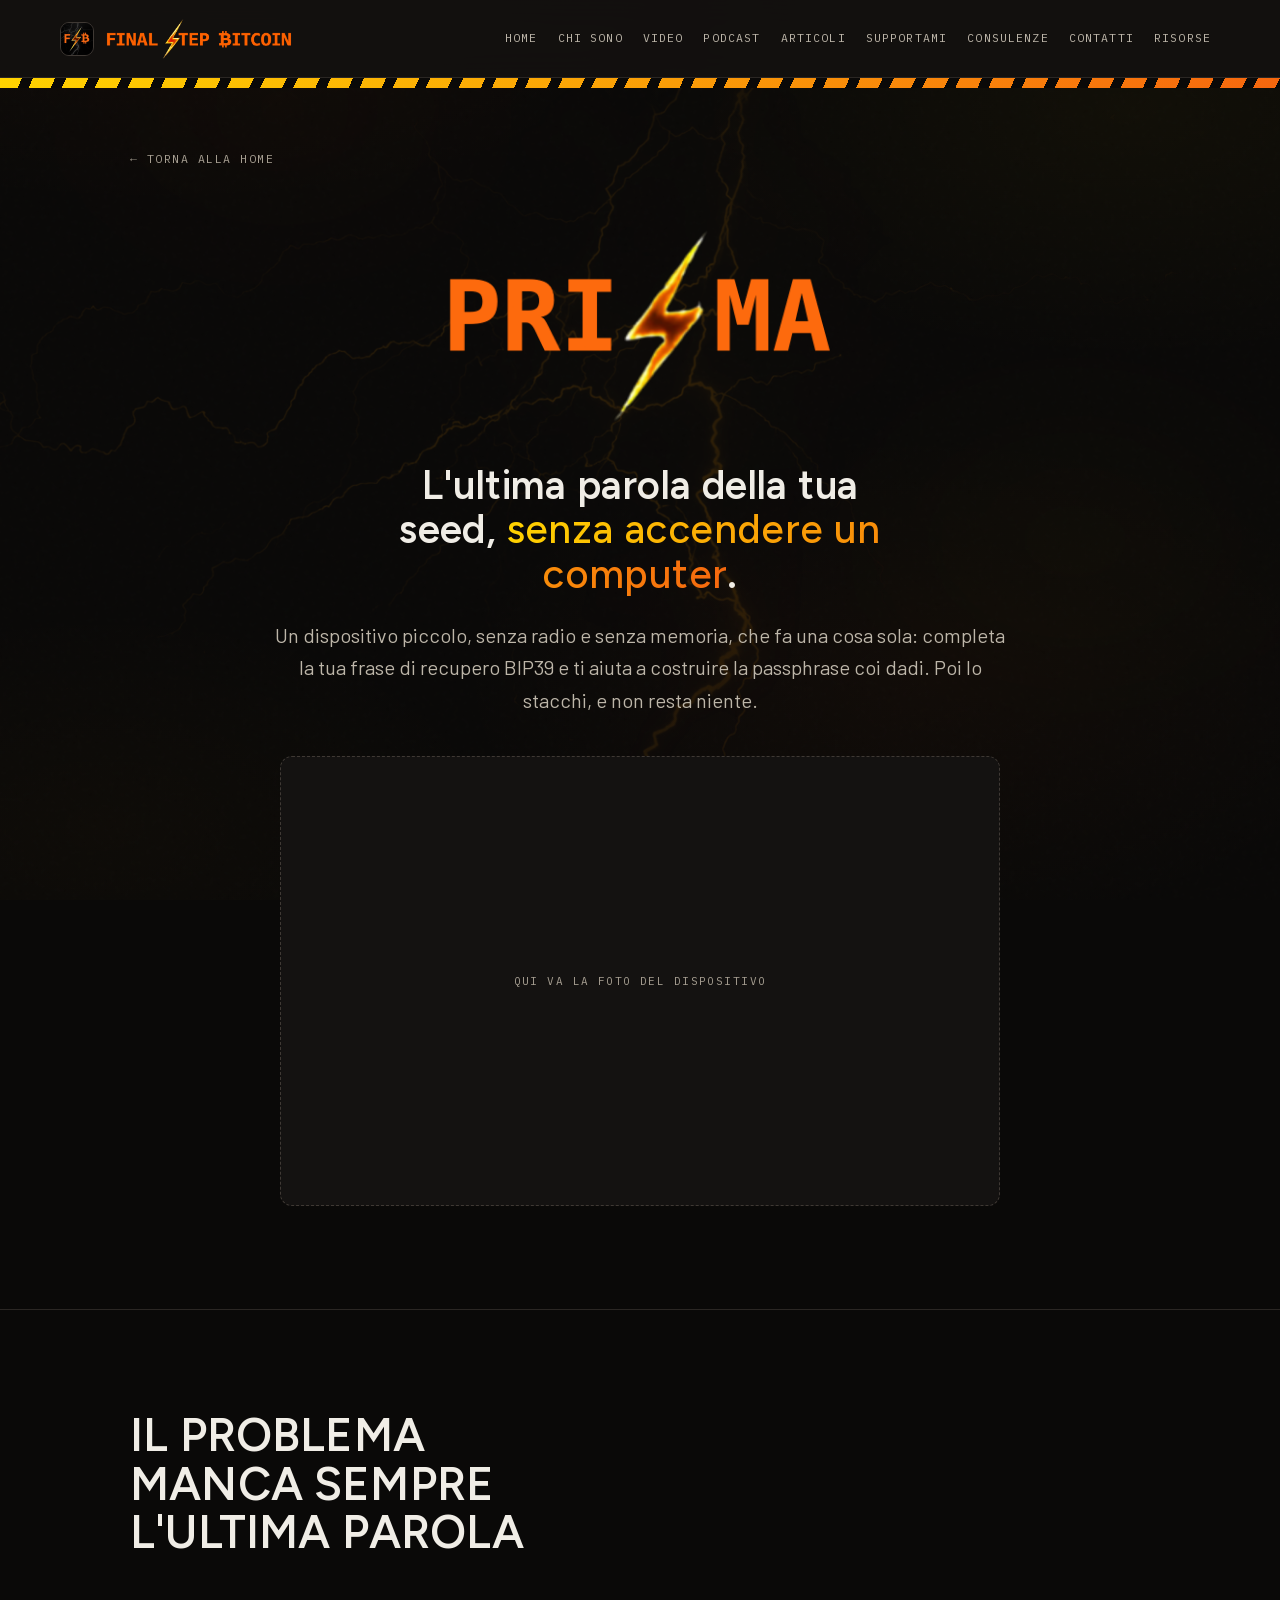
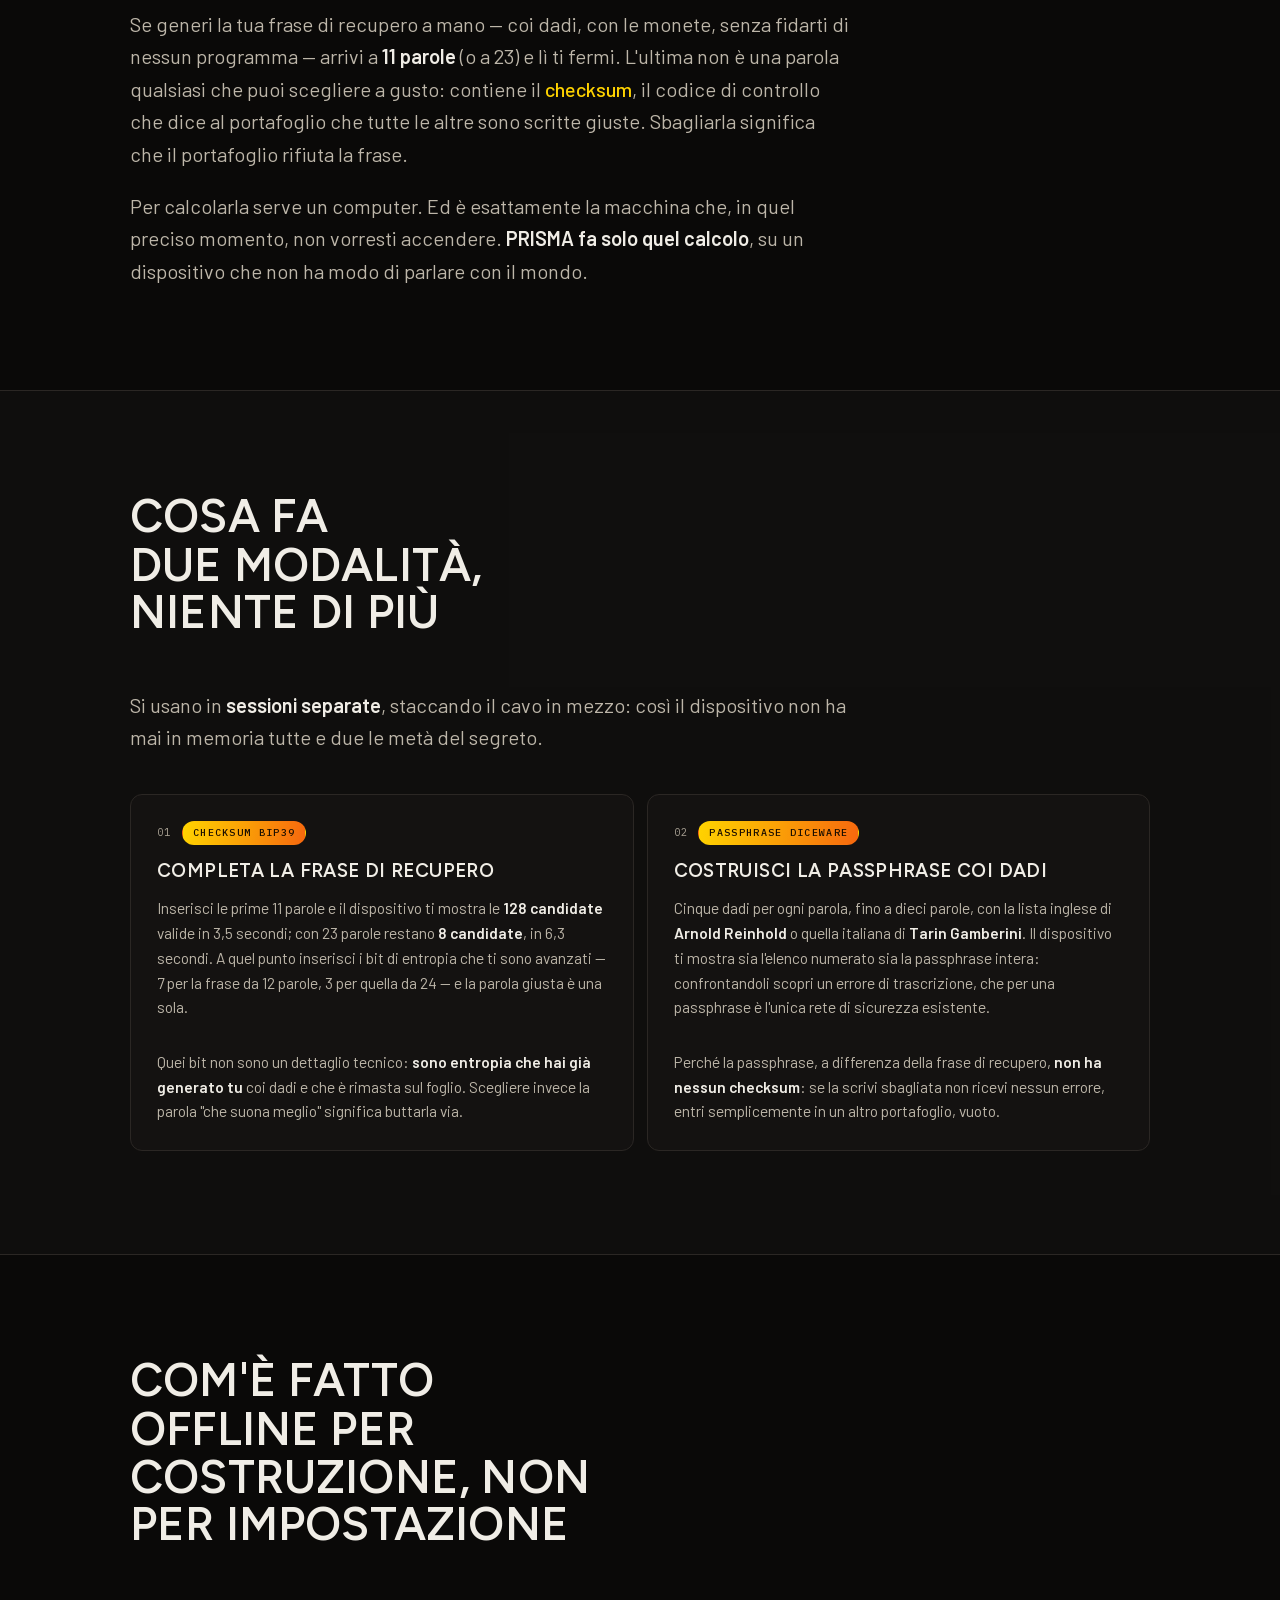
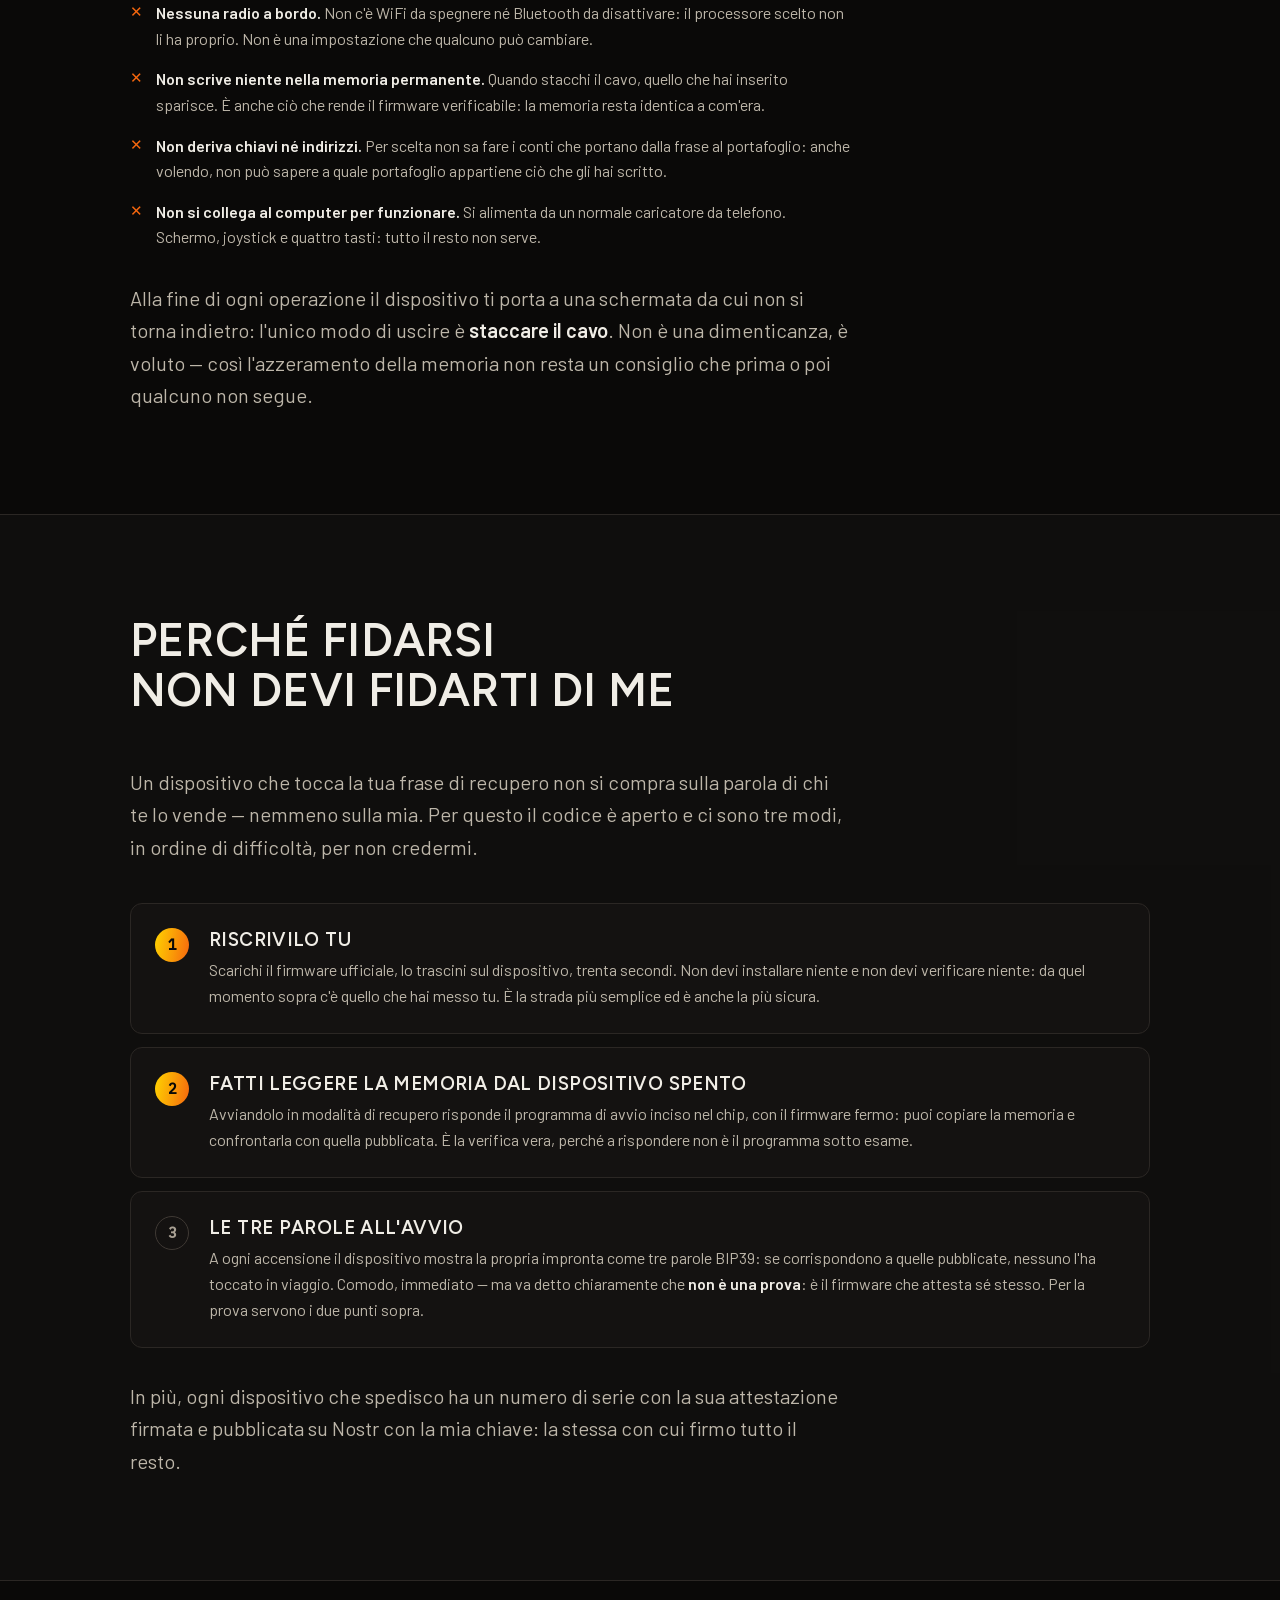
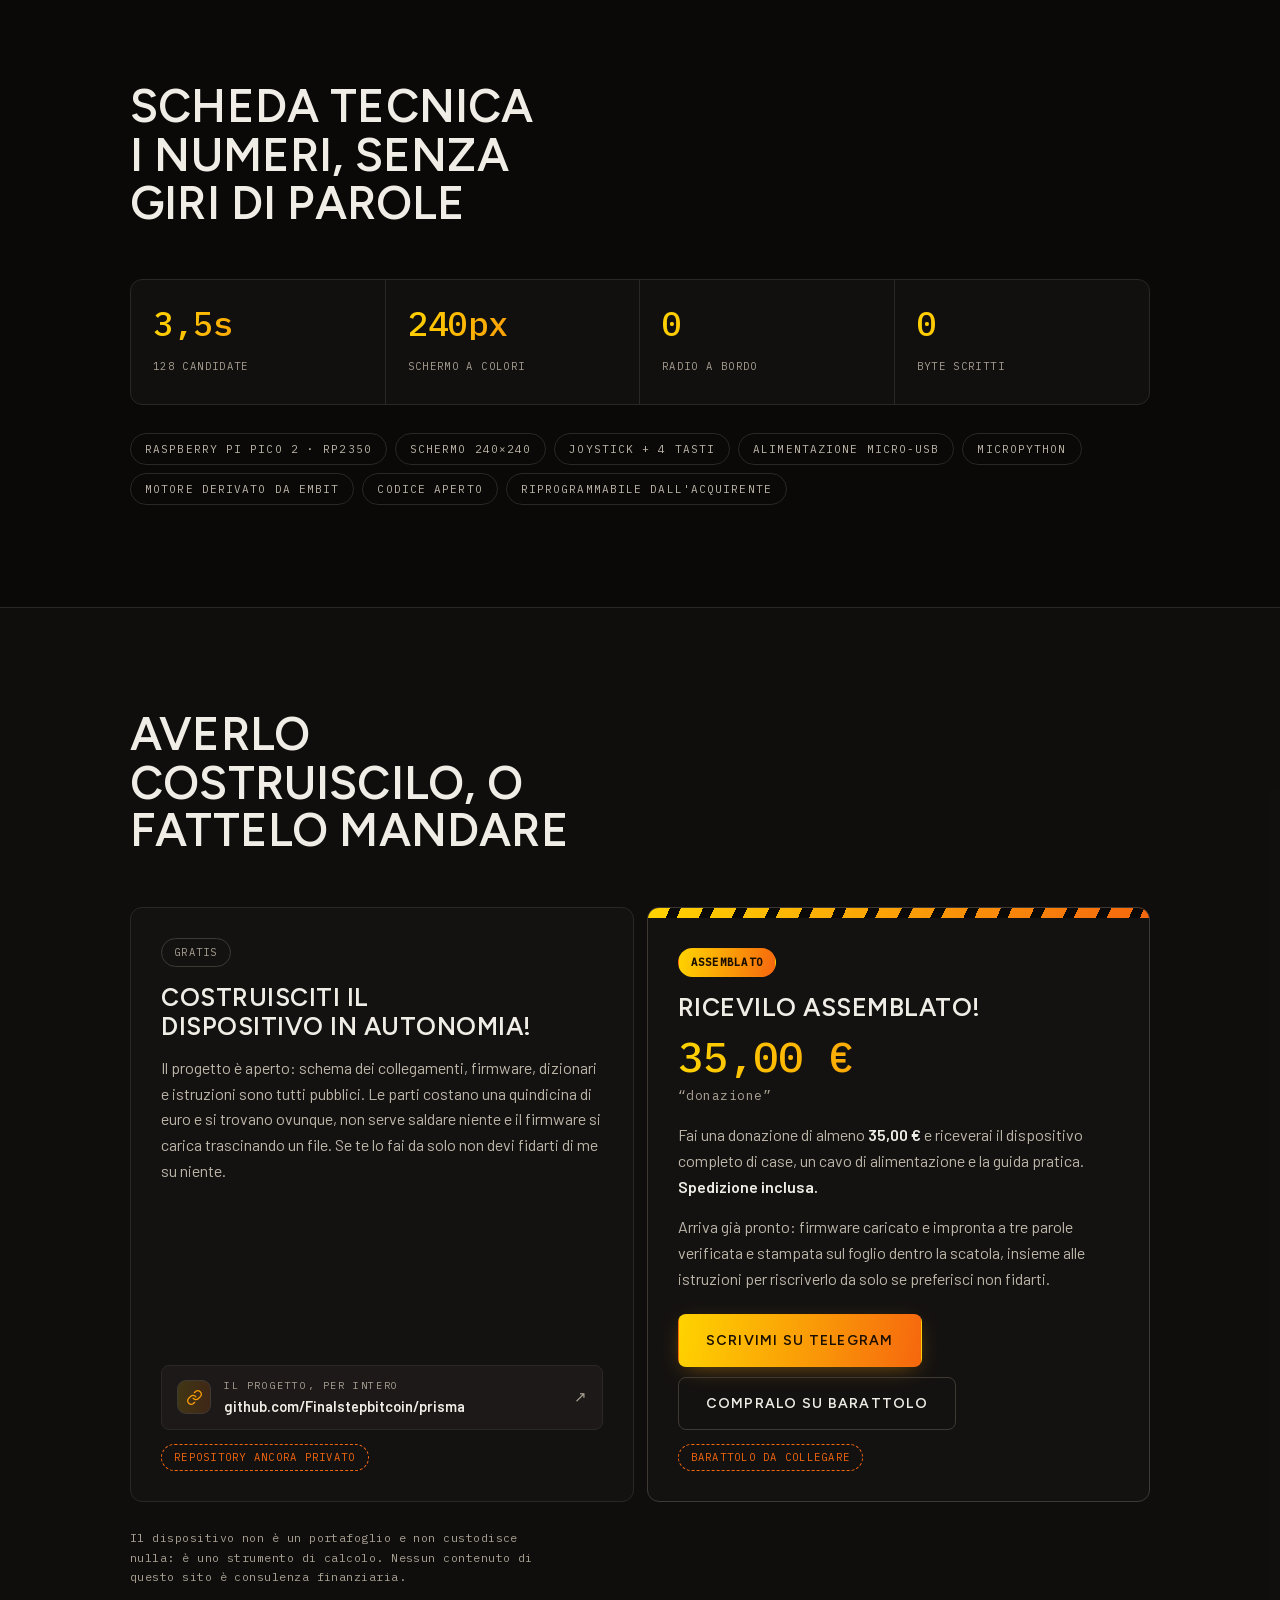
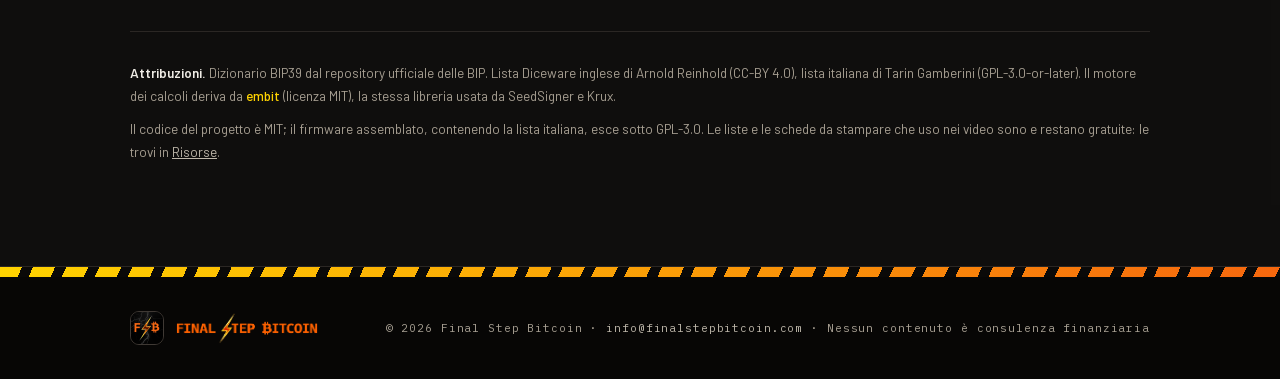
==== commit 33645024: "Rename the product from Sintesi to Prisma on the products page The page now names the product Prisma" ====
--- a/prodotti.html
+++ b/prodotti.html
@@ -6,11 +6,11 @@
 <!-- La pagina si chiama "prodotti" perche' un domani ne ospitera' piu' di
      uno, ma oggi il prodotto e' uno solo: quindi il titolo qui sotto, che e'
      quello che si vede nella scheda del browser e quando qualcuno condivide
-     il link, parla di SINTESI. Quando aggiungerai un secondo prodotto,
+     il link, parla di PRISMA. Quando aggiungerai un secondo prodotto,
      cambia questo titolo (e anche description e og:title poco sotto). -->
-<title>SINTESI — il calcolatore BIP39 offline | Final Step Bitcoin</title>
-<meta name="description" content="SINTESI calcola offline l'ultima parola della tua frase di recupero BIP39 e la passphrase col metodo Diceware. Nessuna radio a bordo, non scrive nulla in memoria, firmware verificabile.">
-<meta property="og:title" content="SINTESI — il calcolatore BIP39 offline">
+<title>PRISMA — il calcolatore BIP39 offline | Final Step Bitcoin</title>
+<meta name="description" content="PRISMA calcola offline l'ultima parola della tua frase di recupero BIP39 e la passphrase col metodo Diceware. Nessuna radio a bordo, non scrive nulla in memoria, firmware verificabile.">
+<meta property="og:title" content="PRISMA — il calcolatore BIP39 offline">
 <meta property="og:description" content="L'ultima parola della tua seed, calcolata senza accendere un computer. Open source, verificabile, senza radio.">
 <meta property="og:type" content="product">
 <meta name="twitter:card" content="summary_large_image">
@@ -32,24 +32,20 @@
 <!-- GRAFICA SOLO DI QUESTA PAGINA.
      Sta qui dentro e NON in stile.css apposta: stile.css e' condiviso con la
      home e con risorse.html, quindi ogni riga scritta li' cambia anche loro.
-     Tutto quello che serve solo a SINTESI vive qui, cosi' finche' la pagina
+     Tutto quello che serve solo a PRISMA vive qui, cosi' finche' la pagina
      e' una prova non puo' rovinare niente del sito gia' online. -->
 <style>
   /* ── Testata della pagina ── */
   .sin-hero{text-align:center;padding-top:clamp(10px,2vw,26px)}
   .sin-marchio{
     width:min(420px,74vw);height:auto;display:block;margin:0 auto clamp(18px,2.4vw,26px);
-    /* IL MARCHIO NON SI CENTRA DA SOLO. I due fulmini sono inclinati e le
-       loro code sporgono in basso a sinistra: centrando l'immagine sul suo
-       riquadro, la PAROLA sembra spostata a destra. Va pareggiata la fascia
-       delle LETTERE, non l'immagine intera.
-       MISURATO sui pixel di SINTESI@3x.png (998x456): nella fascia delle
-       lettere (righe 128-276) l'inchiostro va da 56 a 956, cioe' 56 px di
-       vuoto a sinistra contro 41 a destra. Il centro e' 7 px a destra del
-       centro dell'immagine: 7/998 = 0,70%.
-       E' una percentuale, quindi resta giusta anche se cambi la larghezza
-       qui sopra. */
-    transform:translateX(-0.70%);
+    /* IL MARCHIO SI CENTRA DA SOLO. Col vecchio nome servivano due fulmini
+       ai lati, le cui code sbilanciavano la parola verso destra e andavano
+       compensate. PRISMA ha un fulmine solo, al centro, al posto della S.
+       MISURATO sui pixel di PRISMA@3x.png (870x456): nella fascia delle
+       lettere (righe 128-276) l'inchiostro va da 42 a 827, cioe' 42 px di
+       vuoto a sinistra e 42 a destra. Il centro delle lettere cade a mezzo
+       pixel dal centro dell'immagine: nessuna correzione da fare. */
   }
   .sin-claim{
     font-family:var(--display);font-weight:600;
@@ -65,7 +61,7 @@
   /* ── Riquadro della foto, per ora vuoto ──
        Quando avrai la foto del dispositivo: metti il file in img/ e sostituisci
        tutto il blocco <div class="sin-foto"> con
-       <img class="sin-foto-vera" src="img/sintesi-foto.webp" alt="Il dispositivo SINTESI acceso">  */
+       <img class="sin-foto-vera" src="img/prisma-foto.webp" alt="Il dispositivo PRISMA acceso">  */
   .sin-foto{
     margin:clamp(26px,3.4vw,40px) auto 0;max-width:720px;aspect-ratio:16/10;
     border:1px dashed var(--line-2);border-radius:var(--r);background:var(--ink-2);
@@ -248,13 +244,13 @@
 
 
 <!-- ══════════ TESTATA ══════════ -->
-<main class="sec sec--pagina" id="sintesi">
+<main class="sec sec--pagina" id="prisma">
   <div class="wrap">
     <a class="torna" href="index.html">← Torna alla home</a>
 
     <div class="sin-hero rise">
       <h1 class="titolo-pagina" style="margin:0">
-        <img class="sin-marchio" src="img/sintesi-marchio.png" width="998" height="456" alt="SINTESI">
+        <img class="sin-marchio" src="img/prisma-marchio.png" width="870" height="456" alt="PRISMA">
       </h1>
       <p class="sin-claim">L'ultima parola della tua seed, <em>senza accendere un computer</em>.</p>
       <p class="lede sin-sotto">
@@ -293,7 +289,7 @@
     </p>
     <p class="lede rise">
       Per calcolarla serve un computer. Ed è esattamente la macchina che, in quel
-      preciso momento, non vorresti accendere. <strong>SINTESI fa solo quel
+      preciso momento, non vorresti accendere. <strong>PRISMA fa solo quel
       calcolo</strong>, su un dispositivo che non ha modo di parlare con il mondo.
     </p>
   </div>
@@ -537,13 +533,13 @@
         </p>
         <div class="sin-via-fondo">
           <!-- DA-COLLEGARE 1: indirizzo del progetto su GitHub -->
-          <a class="ris-via" href="https://github.com/Finalstepbitcoin/sintesi" target="_blank" rel="noopener">
+          <a class="ris-via" href="https://github.com/Finalstepbitcoin/prisma" target="_blank" rel="noopener">
             <span class="ris-ic">
               <svg viewBox="0 0 24 24" fill="none" stroke="#FA9D07" stroke-width="1.8" stroke-linecap="round" stroke-linejoin="round" aria-hidden="true"><path d="M10 13a5 5 0 0 0 7.5.5l3-3a5 5 0 0 0-7-7l-1.7 1.7"/><path d="M14 11a5 5 0 0 0-7.5-.5l-3 3a5 5 0 0 0 7 7l1.7-1.7"/></svg>
             </span>
             <span class="ris-txt">
               <span class="ris-lbl">Il progetto, per intero</span>
-              <span class="ris-val">github.com/Finalstepbitcoin/sintesi</span>
+              <span class="ris-val">github.com/Finalstepbitcoin/prisma</span>
             </span>
             <span class="ris-x" aria-hidden="true">↗</span>
           </a>
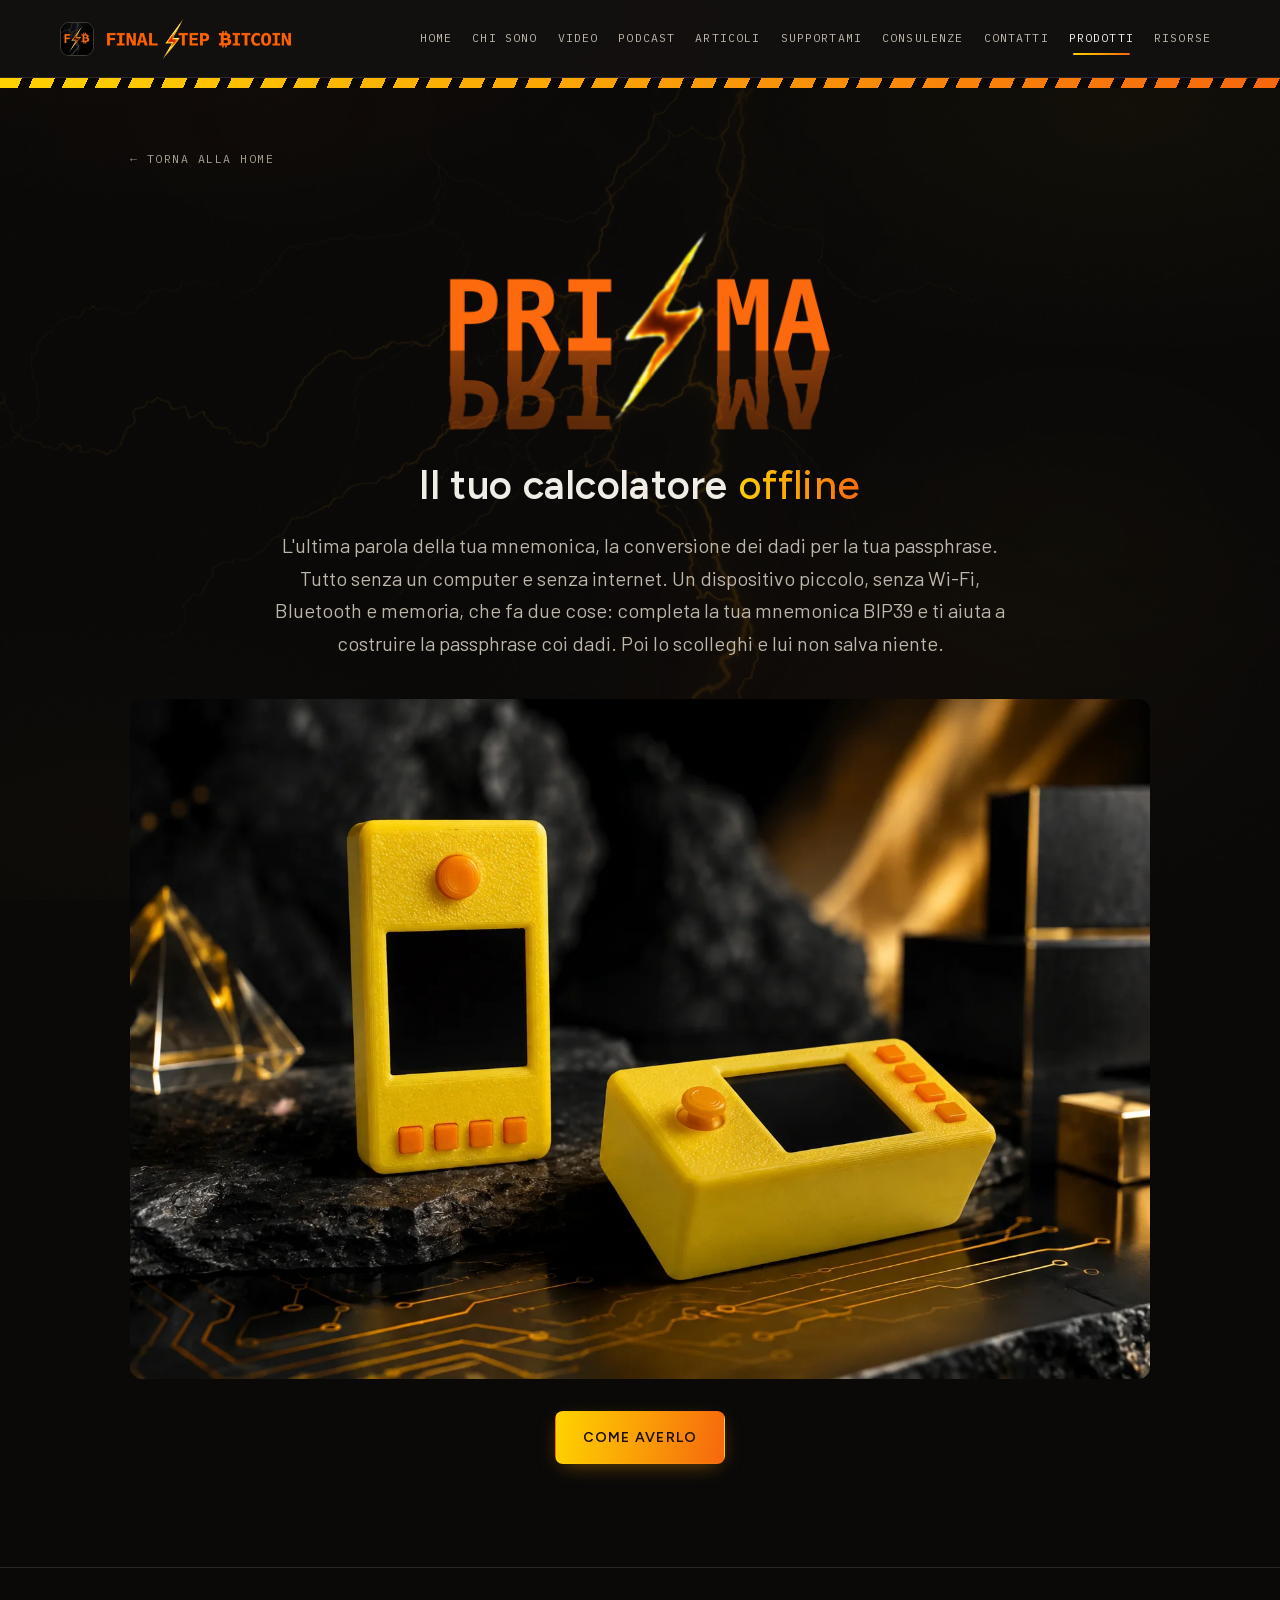
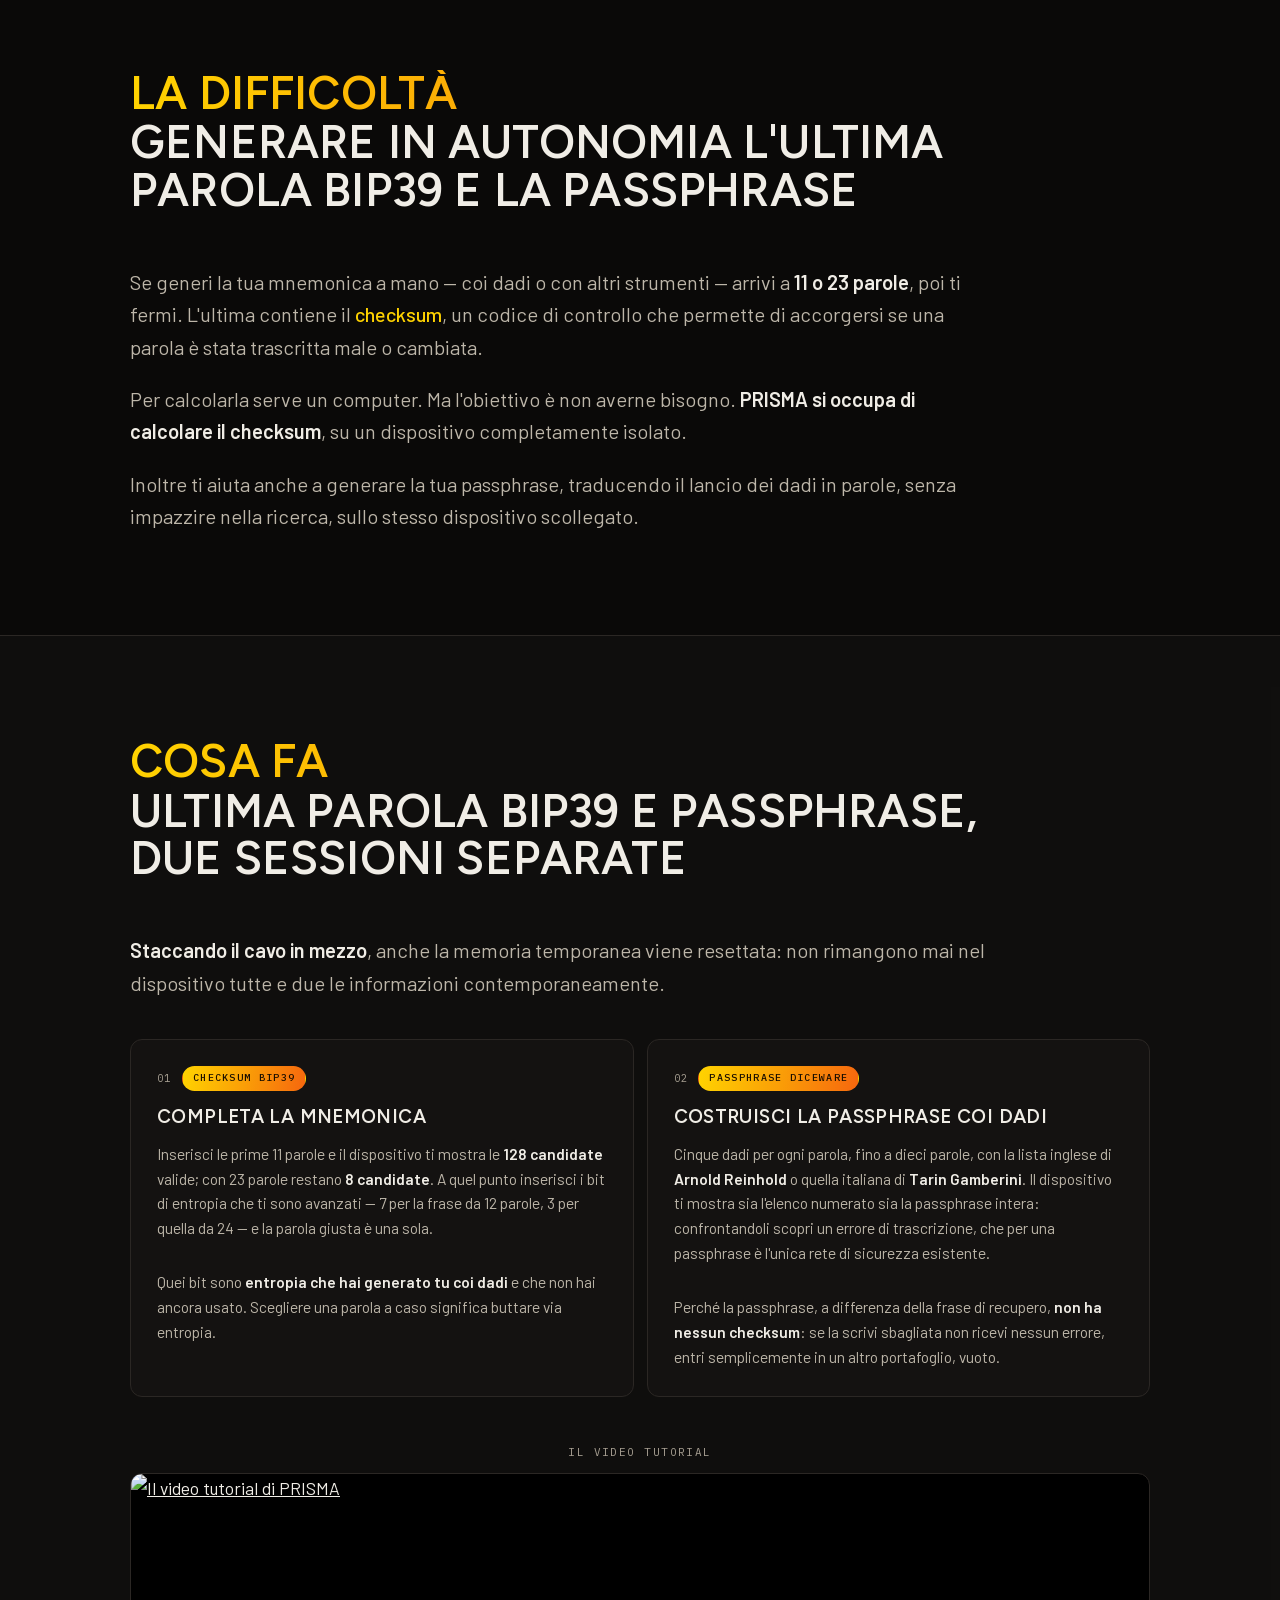
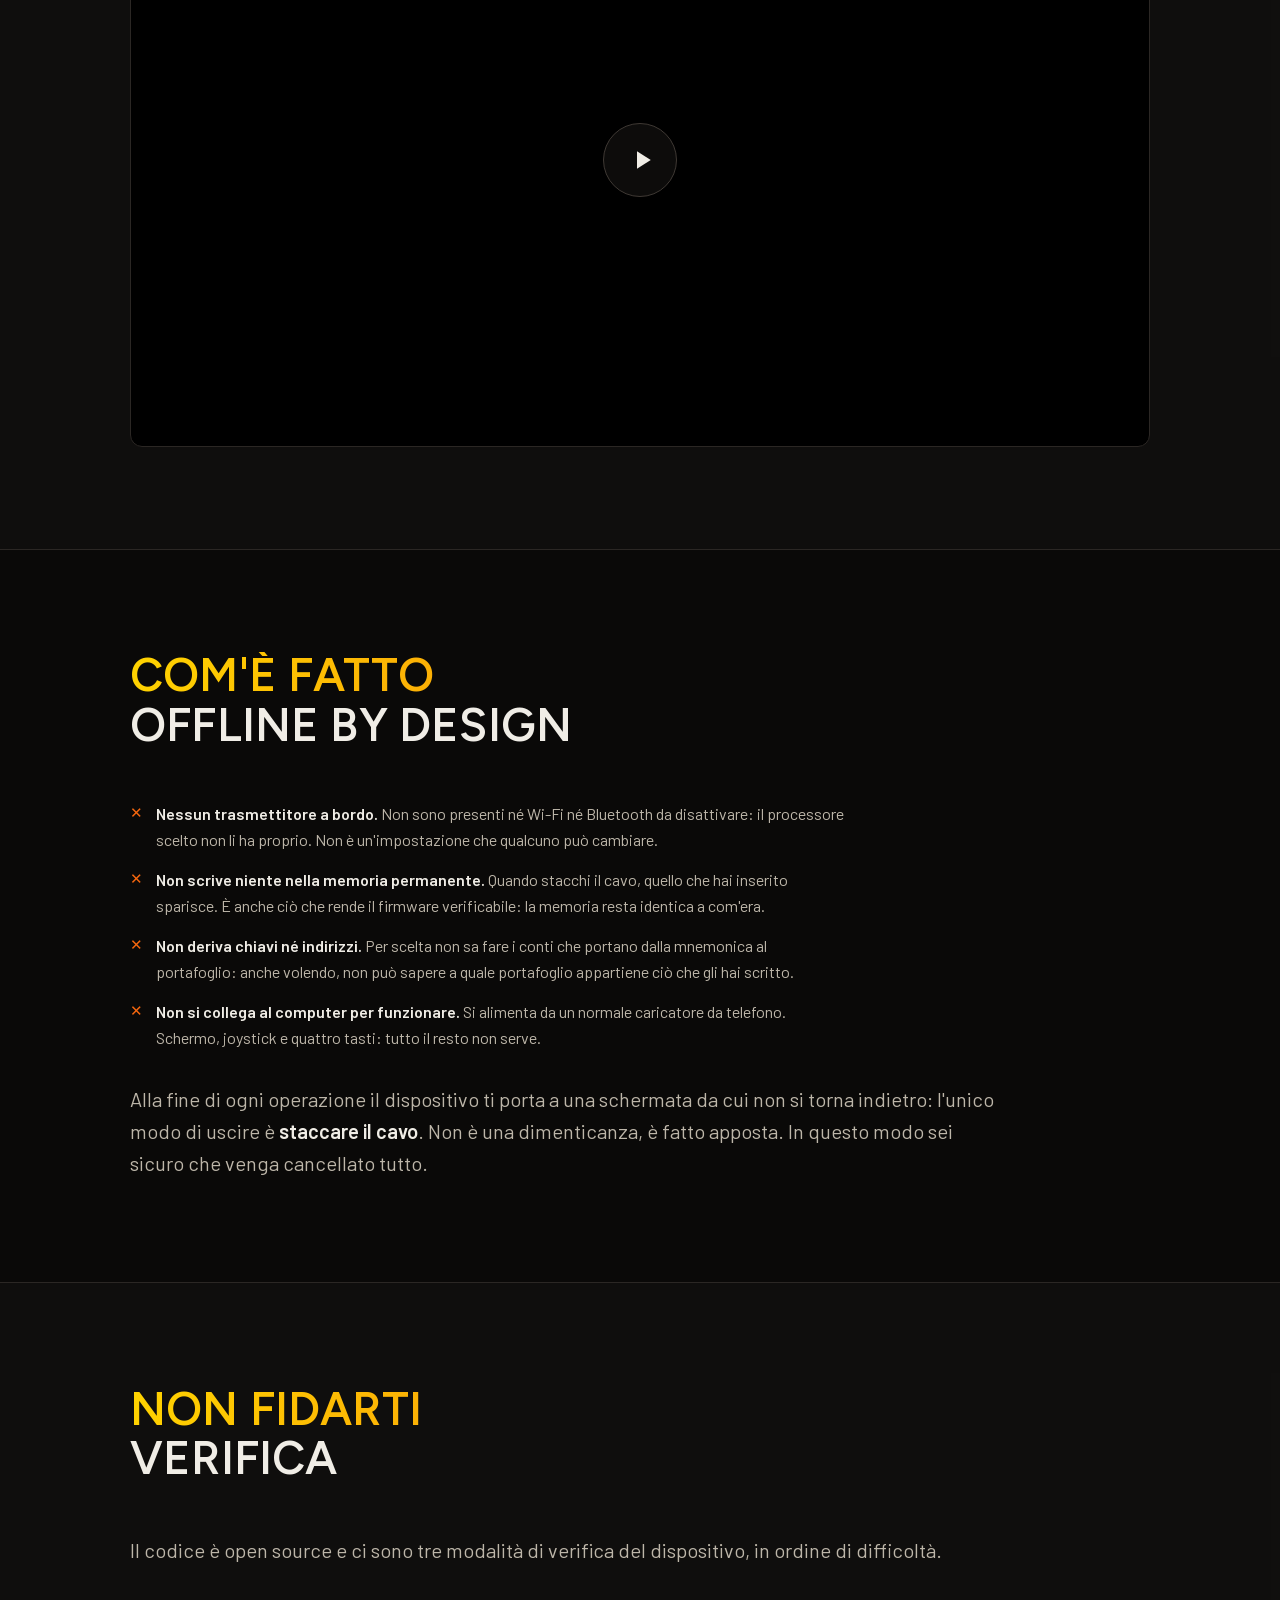
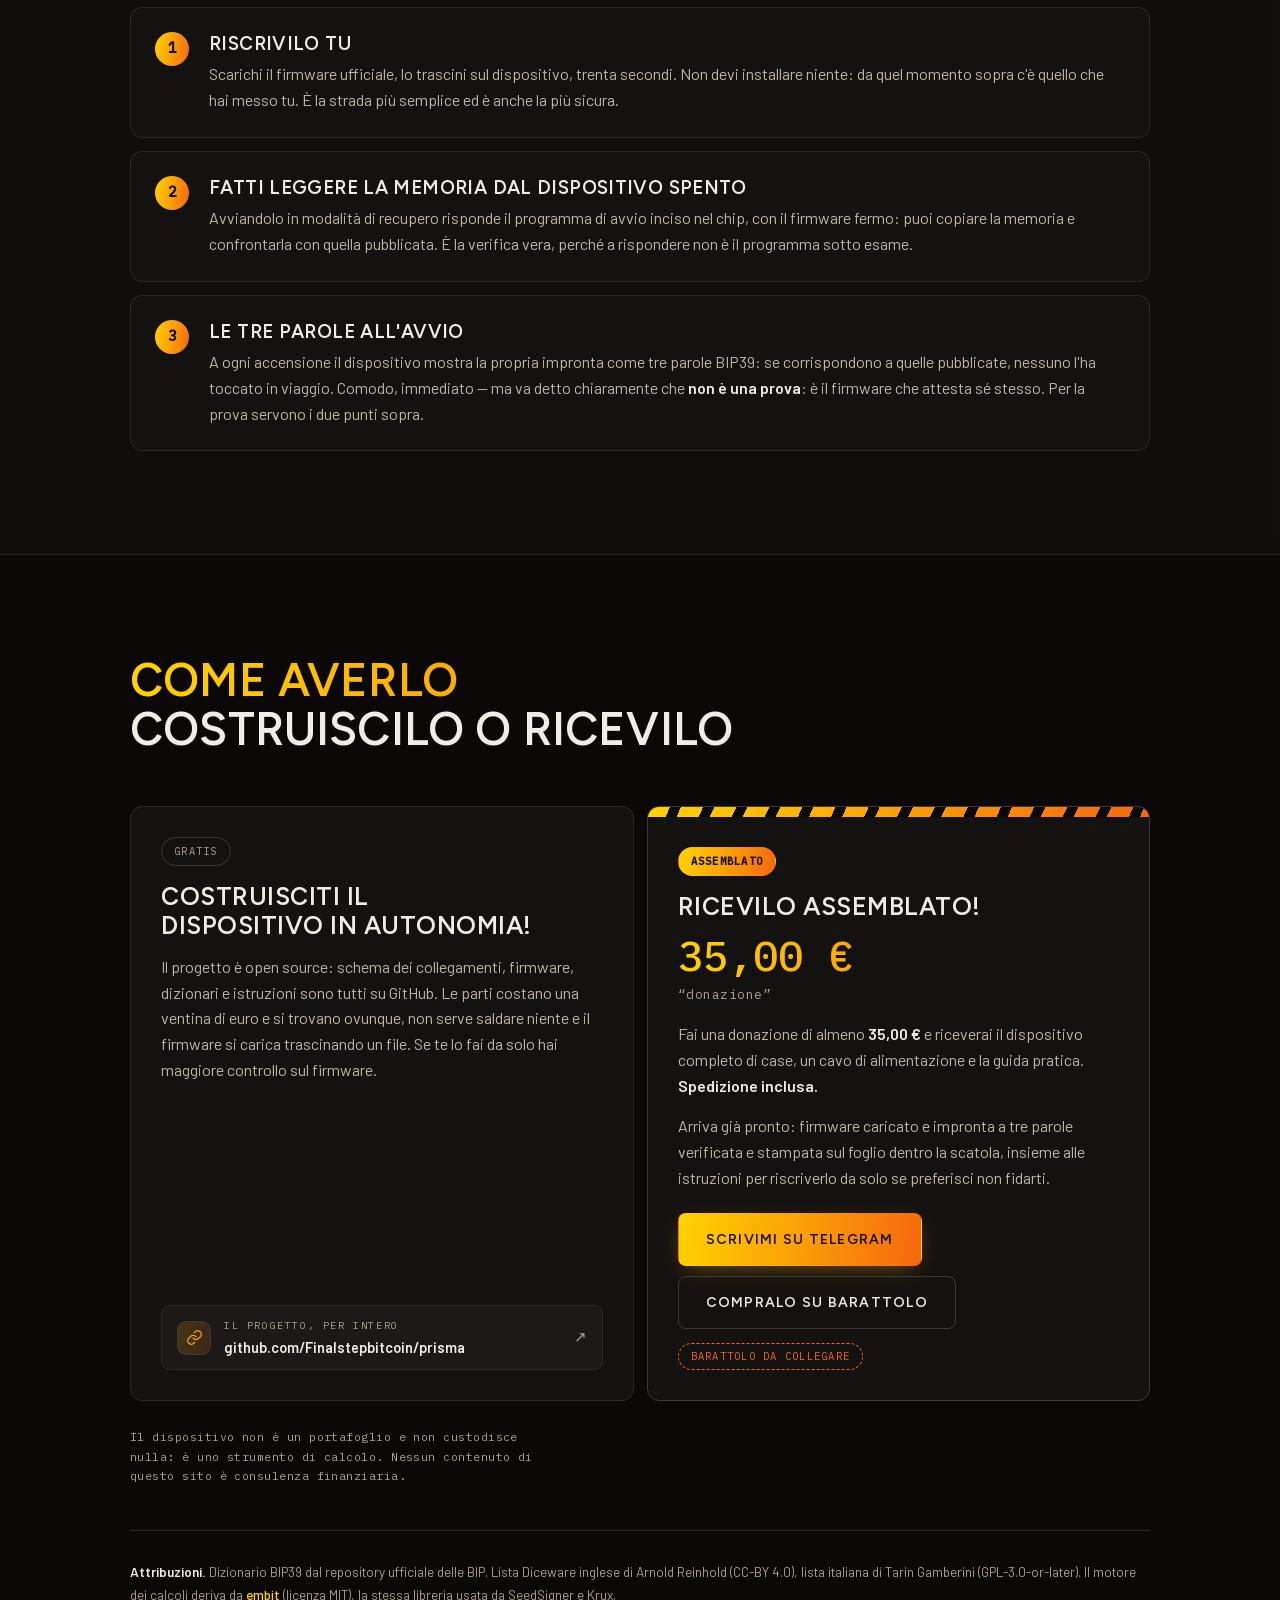
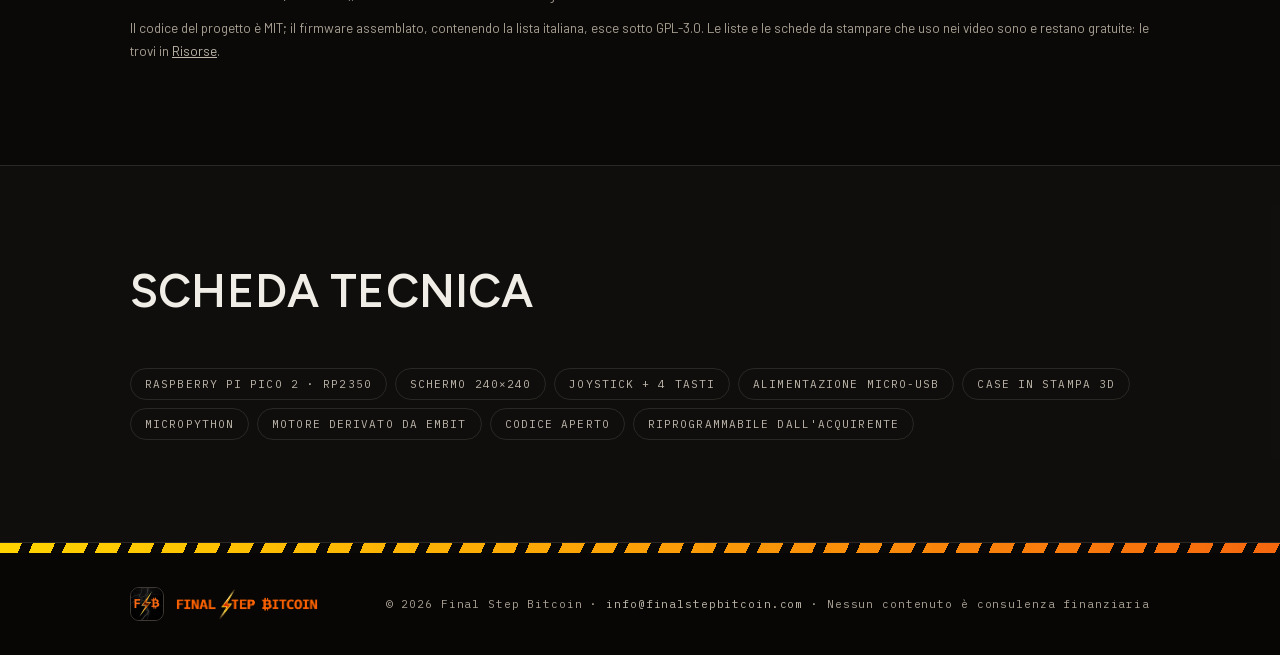
==== commit bd9a1849: "Announce the products page Drops the noindex and adds the Prodotti entry to all three navs, so the p" ====
--- a/prodotti.html
+++ b/prodotti.html
@@ -8,23 +8,29 @@
      quello che si vede nella scheda del browser e quando qualcuno condivide
      il link, parla di PRISMA. Quando aggiungerai un secondo prodotto,
      cambia questo titolo (e anche description e og:title poco sotto). -->
-<title>PRISMA — il calcolatore BIP39 offline | Final Step Bitcoin</title>
-<meta name="description" content="PRISMA calcola offline l'ultima parola della tua frase di recupero BIP39 e la passphrase col metodo Diceware. Nessuna radio a bordo, non scrive nulla in memoria, firmware verificabile.">
-<meta property="og:title" content="PRISMA — il calcolatore BIP39 offline">
-<meta property="og:description" content="L'ultima parola della tua seed, calcolata senza accendere un computer. Open source, verificabile, senza radio.">
+<title>PRISMA, ultima parola BIP39 e passphrase — Final Step Bitcoin</title>
+<meta name="description" content="Il tuo calcolatore offline: l'ultima parola della tua mnemonica BIP39 e la passphrase dai dadi. Senza Wi-Fi, senza Bluetooth, senza memoria.">
+<meta property="og:title" content="PRISMA — il tuo calcolatore offline">
+<meta property="og:description" content="L'ultima parola della tua mnemonica e la conversione dei dadi per la passphrase. Tutto senza un computer e senza internet.">
 <meta property="og:type" content="product">
+<!-- L'immagine che compare quando qualcuno incolla il link su Telegram, X o
+     WhatsApp. L'indirizzo DEVE essere scritto per esteso, con https e dominio:
+     quei siti leggono la pagina da fuori e un indirizzo accorciato tipo
+     "img/..." per loro non esiste. Il file e' un JPG e non il WebP usato sulla
+     pagina, perche' non tutti i social digeriscono il WebP.
+     ATTENZIONE: l'anteprima funziona solo a sito pubblicato; da localhost non
+     si puo' provare. Se cambi la foto, cambia anche il nome del file (es.
+     prisma-anteprima-2.jpg): i social tengono in memoria la vecchia per
+     settimane. -->
+<meta property="og:image" content="https://finalstepbitcoin.com/img/prisma-anteprima.jpg">
+<meta property="og:image:width" content="1200">
+<meta property="og:image:height" content="800">
+<meta property="og:image:alt" content="I due modelli del dispositivo PRISMA, in plastica gialla con i tasti arancioni.">
 <meta name="twitter:card" content="summary_large_image">
 <meta name="theme-color" content="#0A0908">
 <link rel="canonical" href="https://finalstepbitcoin.com/prodotti.html">
 <link rel="icon" href="img/favicon-32.png" sizes="32x32">
 <link rel="apple-touch-icon" href="img/apple-touch-icon.png">
-
-<!-- PAGINA NON ANCORA ANNUNCIATA.
-     Finche' non esce il video, questa riga dice ai motori di ricerca di non
-     indicizzarla: l'indirizzo funziona per chi ce l'ha, ma non compare su
-     Google. TOGLIERE QUESTA RIGA il giorno del lancio, insieme alla voce
-     di menu. -->
-<meta name="robots" content="noindex, nofollow">
 
 <link href="font/caratteri.css" rel="stylesheet">
 <link rel="stylesheet" href="stile.css">
@@ -35,6 +41,22 @@
      Tutto quello che serve solo a PRISMA vive qui, cosi' finche' la pagina
      e' una prova non puo' rovinare niente del sito gia' online. -->
 <style>
+  /* ── Quanto sono larghi i testi ──
+       Nel foglio generale i titoli di sezione sono tagliati a 20 caratteri
+       per riga e i paragrafi a 60: su un portatile restavano quasi 500 px
+       vuoti a destra e i titoli lunghi finivano su cinque righe.
+       Qui li allarghiamo SOLO per questa pagina.
+
+       La misura "ch" vuol dire "larghezza di un carattere", e si comporta
+       da sola sui due tipi di schermo: e' un TETTO, non una larghezza fissa.
+       Sul telefono lo schermo e' piu' stretto del tetto, quindi non cambia
+       niente e il testo riempie la riga come prima; sul computer, dove lo
+       spazio c'e', il testo arriva fino al tetto e smette di crescere.
+       Oltre i ~75 caratteri per riga l'occhio fatica a ritrovare l'inizio
+       della riga dopo: e' il motivo per cui non li allarghiamo di piu'. */
+  .titolo-due{max-width:30ch}
+  .lede{max-width:72ch}
+
   /* ── Testata della pagina ── */
   .sin-hero{text-align:center;padding-top:clamp(10px,2vw,26px)}
   .sin-marchio{
@@ -47,10 +69,14 @@
        vuoto a sinistra e 42 a destra. Il centro delle lettere cade a mezzo
        pixel dal centro dell'immagine: nessuna correzione da fare. */
   }
+  /* Il sottotitolo grande sotto il marchio. E' una riga sola e corta: il
+     max-width serve solo a farla andare a capo su schermo stretto, non a
+     spezzarla sul desktop. Se un domani ci rimetti una frase lunga,
+     riabbassalo a 19ch. */
   .sin-claim{
     font-family:var(--display);font-weight:600;
     font-size:clamp(24px,3.6vw,40px);line-height:1.12;letter-spacing:.01em;
-    color:var(--bone);max-width:19ch;margin:0 auto;
+    color:var(--bone);max-width:30ch;margin:0 auto;
   }
   .sin-claim em{
     font-style:normal;
@@ -58,19 +84,75 @@
   }
   .sin-sotto{max-width:62ch;margin:clamp(16px,2vw,22px) auto 0}
 
-  /* ── Riquadro della foto, per ora vuoto ──
-       Quando avrai la foto del dispositivo: metti il file in img/ e sostituisci
-       tutto il blocco <div class="sin-foto"> con
-       <img class="sin-foto-vera" src="img/prisma-foto.webp" alt="Il dispositivo PRISMA acceso">  */
-  .sin-foto{
-    margin:clamp(26px,3.4vw,40px) auto 0;max-width:720px;aspect-ratio:16/10;
-    border:1px dashed var(--line-2);border-radius:var(--r);background:var(--ink-2);
+  /* ── La prima parola di ogni titolo di sezione ──
+       Prende lo stesso gradiente giallo-arancio di "offline" nel sottotitolo.
+       "Scheda tecnica" e' esclusa di proposito: li' la prima riga e' anche
+       l'unica, quindi si colorerebbe il titolo intero invece della sola
+       parola d'apertura, e non sarebbe piu' lo stesso effetto degli altri.
+       Il "color" prima del gradiente non e' un doppione: e' la rete di
+       sicurezza per i browser che non sanno ritagliare uno sfondo dentro le
+       lettere, che altrimenti mostrerebbero il testo trasparente. */
+  .sec:not(#scheda-tecnica) .titolo-due .t-su{
+    color:var(--yellow);
+    background:var(--grad);-webkit-background-clip:text;background-clip:text;
+    -webkit-text-fill-color:transparent;
+  }
+
+  /* ── La foto del dispositivo ──
+       Il file e' img/prisma-foto.webp (1536x1024, WebP): e' la risoluzione
+       piena dell'originale, che sta in FILE DA INSERIRE NEL SITO.
+       NIENTE max-width: la foto arriva larga quanto il contenitore, come le
+       schede e i riquadri del resto della pagina. Con un tetto piu' basso
+       restava una fascia vuota ai lati che nelle altre pagine del sito non
+       c'e'. Se un domani la cambi: stesse proporzioni 3:2, e aggiorna i
+       numeri width/height nel tag <img>, che servono al browser per tenere
+       lo spazio prima ancora di aver scaricato la foto. */
+  .sin-foto-vera{width:100%;height:auto;display:block;margin:clamp(26px,3.4vw,40px) auto 0;border-radius:var(--r)}
+
+  /* ── Lo spazio del video tutorial (sezione "Cosa fa") ──
+       Oggi e' un riquadro vuoto tratteggiato. Le istruzioni per riempirlo,
+       col codice gia' pronto da incollare, stanno nel commento accanto al
+       riquadro stesso, piu' in basso nel testo della pagina. */
+  .sin-video{margin-top:clamp(30px,3.8vw,46px)}
+  .sin-video-tit{
+    font-family:var(--mono);font-size:11px;letter-spacing:.13em;
+    text-transform:uppercase;color:var(--mute-2);
+    margin:0 0 12px;text-align:center;font-weight:400;
+  }
+  .sin-video-box{
+    aspect-ratio:16/9;border:1px dashed var(--line-2);border-radius:var(--r);
+    background:var(--ink-2);
     display:flex;align-items:center;justify-content:center;text-align:center;padding:20px;
   }
-  .sin-foto span{
-    font-family:var(--mono);font-size:11px;letter-spacing:.13em;text-transform:uppercase;color:var(--mute-2);
-  }
-  .sin-foto-vera{width:100%;max-width:720px;height:auto;display:block;margin:clamp(26px,3.4vw,40px) auto 0;border-radius:var(--r)}
+  .sin-video-box span{
+    font-family:var(--mono);font-size:11px;letter-spacing:.13em;
+    text-transform:uppercase;color:var(--mute-2);
+  }
+  /* ── Come sara' il video una volta inserito ──
+       Questi stili sono gia' pronti e non fanno niente finche' il riquadro
+       resta vuoto: servono al blocco da incollare, descritto piu' sotto. */
+  .sin-video-vero{
+    position:relative;display:block;aspect-ratio:16/9;width:100%;
+    border-radius:var(--r);overflow:hidden;background:#000;
+    border:1px solid var(--line);
+  }
+  .sin-video-vero img{width:100%;height:100%;object-fit:cover;display:block}
+  /* Il triangolo del "play": senza, la miniatura sembra una foto qualsiasi */
+  .sin-video-play{
+    position:absolute;inset:0;margin:auto;width:74px;height:74px;
+    display:flex;align-items:center;justify-content:center;
+    background:rgba(19,17,16,.72);border:1px solid var(--line-2);border-radius:50%;
+    transition:transform .18s ease,background .18s ease;
+  }
+  .sin-video-play svg{width:30px;height:30px;fill:var(--bone);margin-left:4px}
+  .sin-video-vero:hover .sin-video-play{transform:scale(1.08);background:rgba(19,17,16,.85)}
+
+  /* ── Il bottone sotto la foto ──
+       Si centra da solo perche' tutta la testata (.sin-hero) e' centrata.
+       Porta alla sezione "Averlo" in fondo alla pagina: lo scorrimento
+       morbido e la fermata sotto la barra in alto arrivano gia' da
+       stile.css, qui non serve aggiungere niente. */
+  .sin-cta{margin:clamp(24px,3vw,32px) 0 0}
 
   /* ── Elenco a passi, per i tre livelli di verifica ── */
   .sin-passi{list-style:none;display:grid;gap:13px;counter-reset:passo}
@@ -87,7 +169,6 @@
   }
   .sin-passo h3{font-size:clamp(16px,1.7vw,19px);margin:0 0 6px;color:var(--bone)}
   .sin-passo p{margin:0;color:var(--mute);font-size:clamp(14.5px,1.5vw,16px);line-height:1.62}
-  .sin-passo--nota .sin-passo-n{background:none;border:1px solid var(--line-2);color:var(--mute-2)}
 
   /* ── Riquadro "cosa NON fa": stesso stile delle schede, bordo spento ── */
   .sin-limiti{list-style:none;display:grid;gap:11px;margin:0}
@@ -102,7 +183,6 @@
   }
 
   /* ── Scheda tecnica: due righe da quattro su schermo grande ── */
-  .sin-dati{margin-top:clamp(22px,2.6vw,30px)}
 
   /* ── I DUE BLOCCHI DELL'ULTIMA SEZIONE ──
        Affiancati sopra i 760 px, uno sopra l'altro sotto. "align-items:
@@ -209,17 +289,9 @@
 </div>
 
 <!-- ══════════ NAV ══════════
-     Identica a quella di risorse.html. NOTA: qui NON c'e' la voce "Prodotti"
-     e nessuna voce e' accesa, perche' per ora la pagina e' nascosta.
-
-     IL GIORNO DEL LANCIO, per accendere la voce di menu, aggiungi questa
-     riga in TUTTE E TRE le pagine, sempre nello stesso punto (qui sotto io
-     l'ho messa prima di "Risorse"):
-         <a href="prodotti.html">Prodotti</a>
-     - in index.html e in risorse.html va cosi' com'e';
-     - QUI dentro va invece con la voce accesa:
-         <a href="prodotti.html" class="on">Prodotti</a>
-     E ricordati di togliere la riga "noindex" in cima al file. -->
+     Identica a quella di risorse.html, con in piu' la voce "Prodotti" prima
+     di "Risorse": qui accesa (class="on"), in index.html e risorse.html no.
+     Le tre nav vanno tenute allineate a mano. -->
 <div class="nav-shell">
   <nav>
     <a href="index.html" class="brand">
@@ -235,6 +307,7 @@
       <a href="index.html#supportami">Supportami</a>
       <a href="index.html#consulenze">Consulenze</a>
       <a href="index.html#contatti">Contatti</a>
+      <a href="prodotti.html" class="on">Prodotti</a>
       <a href="risorse.html">Risorse</a>
     </div>
     <button class="burger" id="burger" aria-label="Apri il menu" aria-expanded="false" aria-controls="navlinks">&#9776;</button>
@@ -250,18 +323,23 @@
 
     <div class="sin-hero rise">
       <h1 class="titolo-pagina" style="margin:0">
-        <img class="sin-marchio" src="img/prisma-marchio.png" width="870" height="456" alt="PRISMA">
+        <img class="sin-marchio" src="img/prisma-marchio.png?v=2" width="870" height="456" alt="PRISMA">
       </h1>
-      <p class="sin-claim">L'ultima parola della tua seed, <em>senza accendere un computer</em>.</p>
+      <p class="sin-claim">Il tuo calcolatore <em>offline</em></p>
       <p class="lede sin-sotto">
-        Un dispositivo piccolo, senza radio e senza memoria, che fa una cosa sola:
-        completa la tua frase di recupero BIP39 e ti aiuta a costruire la passphrase
-        coi dadi. Poi lo stacchi, e non resta niente.
+        L'ultima parola della tua mnemonica, la conversione dei dadi per la tua
+        passphrase. Tutto senza un computer e senza internet. Un dispositivo
+        piccolo, senza Wi-Fi, Bluetooth e memoria, che fa due cose: completa la
+        tua mnemonica BIP39 e ti aiuta a costruire la passphrase coi dadi. Poi
+        lo scolleghi e lui non salva niente.
       </p>
 
-      <!-- Qui va la foto del dispositivo, appena ce l'hai. Istruzioni nel
-           blocco <style> in cima, alla voce "Riquadro della foto". -->
-      <div class="sin-foto"><span>Qui va la foto del dispositivo</span></div>
+      <img class="sin-foto-vera" src="img/prisma-foto.webp" width="1536" height="1024"
+           alt="I due modelli del dispositivo PRISMA, in plastica gialla con i tasti arancioni: uno in piedi visto di fronte, l'altro appoggiato di tre quarti.">
+
+      <div class="sin-cta">
+        <a class="btn btn--fill" href="#ordina">Come averlo</a>
+      </div>
     </div>
 
   </div>
@@ -275,22 +353,25 @@
   <div class="wrap">
     <div class="sec-head rise">
       <h2 class="titolo-due">
-        <span class="t-su">Il problema</span>
-        Manca sempre l'ultima parola
+        <span class="t-su">La difficoltà</span>
+        Generare in autonomia l'ultima parola BIP39 e la passphrase
       </h2>
     </div>
     <p class="lede rise">
-      Se generi la tua frase di recupero a mano — coi dadi, con le monete, senza
-      fidarti di nessun programma — arrivi a <strong>11 parole</strong> (o a 23) e
-      lì ti fermi. L'ultima non è una parola qualsiasi che puoi scegliere a gusto:
-      contiene il <em>checksum</em>, il codice di controllo che dice al portafoglio
-      che tutte le altre sono scritte giuste. Sbagliarla significa che il
-      portafoglio rifiuta la frase.
+      Se generi la tua mnemonica a mano — coi dadi o con altri strumenti —
+      arrivi a <strong>11 o 23 parole</strong>, poi ti fermi. L'ultima contiene
+      il <em>checksum</em>, un codice di controllo che permette di accorgersi se
+      una parola è stata trascritta male o cambiata.
     </p>
     <p class="lede rise">
-      Per calcolarla serve un computer. Ed è esattamente la macchina che, in quel
-      preciso momento, non vorresti accendere. <strong>PRISMA fa solo quel
-      calcolo</strong>, su un dispositivo che non ha modo di parlare con il mondo.
+      Per calcolarla serve un computer. Ma l'obiettivo è non averne bisogno.
+      <strong>PRISMA si occupa di calcolare il checksum</strong>, su un
+      dispositivo completamente isolato.
+    </p>
+    <p class="lede rise">
+      Inoltre ti aiuta anche a generare la tua passphrase, traducendo il lancio
+      dei dadi in parole, senza impazzire nella ricerca, sullo stesso
+      dispositivo scollegato.
     </p>
   </div>
 </section>
@@ -306,12 +387,13 @@
     <div class="sec-head rise">
       <h2 class="titolo-due">
         <span class="t-su">Cosa fa</span>
-        Due modalità, niente di più
+        Ultima parola BIP39 e passphrase, due sessioni separate
       </h2>
     </div>
     <p class="lede rise" style="margin-bottom:clamp(28px,3.5vw,40px)">
-      Si usano in <strong>sessioni separate</strong>, staccando il cavo in mezzo:
-      così il dispositivo non ha mai in memoria tutte e due le metà del segreto.
+      <strong>Staccando il cavo in mezzo</strong>, anche la memoria temporanea
+      viene resettata: non rimangono mai nel dispositivo tutte e due le
+      informazioni contemporaneamente.
     </p>
 
     <div class="risorse rise">
@@ -321,18 +403,18 @@
           <span class="ris-code">01</span>
           <span class="ris-tag ris-tag--nostra">Checksum BIP39</span>
         </div>
-        <h3 class="ris-name">Completa la frase di recupero</h3>
+        <h3 class="ris-name">Completa la mnemonica</h3>
         <p class="ris-desc">
           Inserisci le prime 11 parole e il dispositivo ti mostra le
-          <strong>128 candidate</strong> valide in 3,5 secondi; con 23 parole
-          restano <strong>8 candidate</strong>, in 6,3 secondi. A quel punto
+          <strong>128 candidate</strong> valide; con 23 parole restano
+          <strong>8 candidate</strong>. A quel punto
           inserisci i bit di entropia che ti sono avanzati — 7 per la frase da 12
           parole, 3 per quella da 24 — e la parola giusta è una sola.
         </p>
         <p class="ris-desc">
-          Quei bit non sono un dettaglio tecnico: <strong>sono entropia che hai già
-          generato tu</strong> coi dadi e che è rimasta sul foglio. Scegliere invece
-          la parola "che suona meglio" significa buttarla via.
+          Quei bit sono <strong>entropia che hai generato tu coi dadi</strong> e che
+          non hai ancora usato. Scegliere una parola a caso significa buttare via
+          entropia.
         </p>
       </article>
 
@@ -357,6 +439,34 @@
       </article>
 
     </div>
+
+    <!-- ══ IL VIDEO TUTORIAL ══
+         SCELTA FATTA: miniatura che porta a YouTube, come nella home. Il
+         video NON parte dentro la pagina, e finche' nessuno clicca YouTube
+         non sa che quella persona e' passata di qui: nessun cookie, niente
+         da aggiungere all'avviso sui cookie.
+
+         Video: https://youtu.be/CFRjoe49_qk  (ID: CFRjoe49_qk)
+         Lo stesso indirizzo e' stampato nel QR in fondo alla guida di
+         carta, quindi NON si cancella e non si ricarica quel video: se un
+         giorno va rifatto, si sostituisce il contenuto tenendo lo stesso
+         video, altrimenti YouTube assegna un ID nuovo e i fogli gia'
+         stampati portano nel vuoto.
+
+         SE LA MINIATURA RESTA NERA: finche' il video e' privato o
+         programmato, YouTube non pubblica la sua immagine e il riquadro
+         resta vuoto: e' normale, si riempie da solo quando il video
+         diventa pubblico. Se resta nera anche dopo, quel video non ha la
+         versione grande dell'immagine: cambia maxresdefault.jpg in
+         hqdefault.jpg, che esiste sempre. -->
+    <div class="sin-video rise">
+      <p class="sin-video-tit">Il video tutorial</p>
+      <a class="sin-video-vero" href="https://youtu.be/CFRjoe49_qk" target="_blank" rel="noopener">
+        <img src="https://img.youtube.com/vi/CFRjoe49_qk/maxresdefault.jpg" alt="Il video tutorial di PRISMA" loading="lazy">
+        <span class="sin-video-play" aria-hidden="true"><svg viewBox="0 0 24 24"><path d="M8 5v14l11-7z"/></svg></span>
+      </a>
+    </div>
+
   </div>
 </section>
 
@@ -369,22 +479,22 @@
     <div class="sec-head rise">
       <h2 class="titolo-due">
         <span class="t-su">Com'è fatto</span>
-        Offline per costruzione, non per impostazione
+        Offline by design
       </h2>
     </div>
 
     <ul class="sin-limiti rise" style="gap:15px;max-width:80ch">
-      <li><span class="sin-no">✕</span><span><b>Nessuna radio a bordo.</b> Non c'è WiFi da spegnere né Bluetooth da disattivare: il processore scelto non li ha proprio. Non è una impostazione che qualcuno può cambiare.</span></li>
+      <li><span class="sin-no">✕</span><span><b>Nessun trasmettitore a bordo.</b> Non sono presenti né Wi-Fi né Bluetooth da disattivare: il processore scelto non li ha proprio. Non è un'impostazione che qualcuno può cambiare.</span></li>
       <li><span class="sin-no">✕</span><span><b>Non scrive niente nella memoria permanente.</b> Quando stacchi il cavo, quello che hai inserito sparisce. È anche ciò che rende il firmware verificabile: la memoria resta identica a com'era.</span></li>
-      <li><span class="sin-no">✕</span><span><b>Non deriva chiavi né indirizzi.</b> Per scelta non sa fare i conti che portano dalla frase al portafoglio: anche volendo, non può sapere a quale portafoglio appartiene ciò che gli hai scritto.</span></li>
+      <li><span class="sin-no">✕</span><span><b>Non deriva chiavi né indirizzi.</b> Per scelta non sa fare i conti che portano dalla mnemonica al portafoglio: anche volendo, non può sapere a quale portafoglio appartiene ciò che gli hai scritto.</span></li>
       <li><span class="sin-no">✕</span><span><b>Non si collega al computer per funzionare.</b> Si alimenta da un normale caricatore da telefono. Schermo, joystick e quattro tasti: tutto il resto non serve.</span></li>
     </ul>
 
     <p class="lede rise" style="margin-top:clamp(24px,3vw,32px)">
       Alla fine di ogni operazione il dispositivo ti porta a una schermata da cui
       non si torna indietro: l'unico modo di uscire è <strong>staccare il
-      cavo</strong>. Non è una dimenticanza, è voluto — così l'azzeramento della
-      memoria non resta un consiglio che prima o poi qualcuno non segue.
+      cavo</strong>. Non è una dimenticanza, è fatto apposta. In questo modo sei
+      sicuro che venga cancellato tutto.
     </p>
   </div>
 </section>
@@ -402,14 +512,13 @@
   <div class="wrap">
     <div class="sec-head rise">
       <h2 class="titolo-due">
-        <span class="t-su">Perché fidarsi</span>
-        Non devi fidarti di me
+        <span class="t-su">Non fidarti</span>
+        Verifica
       </h2>
     </div>
     <p class="lede rise" style="margin-bottom:clamp(28px,3.5vw,40px)">
-      Un dispositivo che tocca la tua frase di recupero non si compra sulla parola
-      di chi te lo vende — nemmeno sulla mia. Per questo il codice è aperto e ci
-      sono tre modi, in ordine di difficoltà, per non credermi.
+      Il codice è open source e ci sono tre modalità di verifica del dispositivo,
+      in ordine di difficoltà.
     </p>
 
     <ol class="sin-passi rise">
@@ -419,8 +528,8 @@
           <h3>Riscrivilo tu</h3>
           <p>
             Scarichi il firmware ufficiale, lo trascini sul dispositivo, trenta
-            secondi. Non devi installare niente e non devi verificare niente:
-            da quel momento sopra c'è quello che hai messo tu. È la strada più
+            secondi. Non devi installare niente: da quel momento sopra c'è
+            quello che hai messo tu. È la strada più
             semplice ed è anche la più sicura.
           </p>
         </div>
@@ -437,7 +546,7 @@
           </p>
         </div>
       </li>
-      <li class="sin-passo sin-passo--nota">
+      <li class="sin-passo">
         <span class="sin-passo-n">3</span>
         <div>
           <h3>Le tre parole all'avvio</h3>
@@ -451,70 +560,33 @@
         </div>
       </li>
     </ol>
-
-    <p class="lede rise" style="margin-top:clamp(24px,3vw,32px)">
-      In più, ogni dispositivo che spedisco ha un numero di serie con la sua
-      attestazione firmata e pubblicata su Nostr con la mia chiave: la stessa con
-      cui firmo tutto il resto.
-    </p>
   </div>
 </section>
 
 <hr class="rule">
 
 
-<!-- ══════════ 05 · SCHEDA TECNICA ══════════ -->
-<section class="sec" id="scheda-tecnica">
-  <div class="wrap">
-    <div class="sec-head rise">
-      <h2 class="titolo-due">
-        <span class="t-su">Scheda tecnica</span>
-        I numeri, senza giri di parole
-      </h2>
-    </div>
-
-    <div class="stats sin-dati rise">
-      <div class="stat"><b>3,5s</b><span>128 candidate</span></div>
-      <div class="stat"><b>240px</b><span>schermo a colori</span></div>
-      <div class="stat"><b>0</b><span>radio a bordo</span></div>
-      <div class="stat"><b>0</b><span>byte scritti</span></div>
-    </div>
-
-    <div class="pills rise">
-      <span class="pill">Raspberry Pi Pico 2 · RP2350</span>
-      <span class="pill">Schermo 240×240</span>
-      <span class="pill">Joystick + 4 tasti</span>
-      <span class="pill">Alimentazione micro-USB</span>
-      <span class="pill">MicroPython</span>
-      <span class="pill">Motore derivato da embit</span>
-      <span class="pill">Codice aperto</span>
-      <span class="pill">Riprogrammabile dall'acquirente</span>
-    </div>
-  </div>
-</section>
-
-<hr class="rule">
-
-
-<!-- ══════════ 06 · AVERLO ══════════
+<!-- ══════════ 05 · COME AVERLO ══════════
      DUE BLOCCHI AFFIANCATI: a sinistra la strada gratuita (te lo costruisci),
      a destra quella comoda (te lo mando io). Sotto i 760 px di larghezza si
      mettono uno sopra l'altro da soli, con quello di destra che resta
      secondo: chi legge da telefono vede prima la strada gratuita.
 
-     ⚠ DUE SEGNAPOSTO DA RIEMPIRE PRIMA DI PUBBLICARE. Sono marcati anche
-     nel codice qui sotto con la scritta DA-COLLEGARE:
-       1. l'indirizzo del progetto su GitHub (oggi il repository e' PRIVATO:
-          finche' resta cosi', il link da' pagina non trovata)
-       2. l'indirizzo del prodotto su Barattolo
-     Telegram e' gia' collegato: https://t.me/plakbtc
-     Finche' restano i segnaposto NON si pubblica questa pagina. -->
-<section class="sec sec--alt" id="ordina">
+     Questa sezione viene PRIMA della scheda tecnica, e non e' un caso: la
+     scheda tecnica non convince nessuno, si consulta dopo aver deciso.
+     L'invito ad agire arriva quindi subito dopo "Perche' fidarsi".
+
+     ⚠ UN SEGNAPOSTO ANCORA DA RIEMPIRE, marcato qui sotto con la scritta
+     DA COLLEGARE: l'indirizzo del prodotto su Barattolo. Finche' resta
+     href="#" quel bottone non porta da nessuna parte.
+     Gia' collegati: GitHub (repository pubblico, verificato il 29/08/2026)
+     e Telegram (https://t.me/plakbtc). -->
+<section class="sec" id="ordina">
   <div class="wrap">
     <div class="sec-head rise">
       <h2 class="titolo-due">
-        <span class="t-su">Averlo</span>
-        Costruiscilo, o fattelo mandare
+        <span class="t-su">Come averlo</span>
+        Costruiscilo o ricevilo
       </h2>
     </div>
 
@@ -525,14 +597,13 @@
         <span class="sin-via-tag">Gratis</span>
         <h3 class="sin-via-tit">Costruisciti il dispositivo in autonomia!</h3>
         <p class="sin-via-txt">
-          Il progetto è aperto: schema dei collegamenti, firmware, dizionari e
-          istruzioni sono tutti pubblici. Le parti costano una quindicina di
-          euro e si trovano ovunque, non serve saldare niente e il firmware si
-          carica trascinando un file. Se te lo fai da solo non devi fidarti di
-          me su niente.
+          Il progetto è open source: schema dei collegamenti, firmware, dizionari
+          e istruzioni sono tutti su GitHub. Le parti costano una ventina di euro
+          e si trovano ovunque, non serve saldare niente e il firmware si carica
+          trascinando un file. Se te lo fai da solo hai maggiore controllo sul
+          firmware.
         </p>
         <div class="sin-via-fondo">
-          <!-- DA-COLLEGARE 1: indirizzo del progetto su GitHub -->
           <a class="ris-via" href="https://github.com/Finalstepbitcoin/prisma" target="_blank" rel="noopener">
             <span class="ris-ic">
               <svg viewBox="0 0 24 24" fill="none" stroke="#FA9D07" stroke-width="1.8" stroke-linecap="round" stroke-linejoin="round" aria-hidden="true"><path d="M10 13a5 5 0 0 0 7.5.5l3-3a5 5 0 0 0-7-7l-1.7 1.7"/><path d="M14 11a5 5 0 0 0-7.5-.5l-3 3a5 5 0 0 0 7 7l1.7-1.7"/></svg>
@@ -543,7 +614,6 @@
             </span>
             <span class="ris-x" aria-hidden="true">↗</span>
           </a>
-          <span class="sin-da-decidere">Repository ancora privato</span>
         </div>
       </article>
 
@@ -572,7 +642,8 @@
           </p>
           <div class="sin-bottoni">
             <a class="btn btn--fill" href="https://t.me/plakbtc" target="_blank" rel="noopener">Scrivimi su Telegram</a>
-            <!-- DA-COLLEGARE 2: indirizzo del prodotto su Barattolo -->
+            <!-- DA COLLEGARE: indirizzo del prodotto su Barattolo. Finche'
+               resta href="#" il bottone non porta da nessuna parte. -->
             <a class="btn btn--line" href="#" target="_blank" rel="noopener">Compralo su Barattolo</a>
           </div>
           <span class="sin-da-decidere">Barattolo da collegare</span>
@@ -602,6 +673,32 @@
       </p>
     </div>
 
+  </div>
+</section>
+
+<hr class="rule">
+
+
+<!-- ══════════ 06 · SCHEDA TECNICA ══════════ -->
+<section class="sec sec--alt" id="scheda-tecnica">
+  <div class="wrap">
+    <div class="sec-head rise">
+      <h2 class="titolo-due">
+        <span class="t-su">Scheda tecnica</span>
+      </h2>
+    </div>
+
+    <div class="pills rise">
+      <span class="pill">Raspberry Pi Pico 2 · RP2350</span>
+      <span class="pill">Schermo 240×240</span>
+      <span class="pill">Joystick + 4 tasti</span>
+      <span class="pill">Alimentazione micro-USB</span>
+      <span class="pill">Case in stampa 3D</span>
+      <span class="pill">MicroPython</span>
+      <span class="pill">Motore derivato da embit</span>
+      <span class="pill">Codice aperto</span>
+      <span class="pill">Riprogrammabile dall'acquirente</span>
+    </div>
   </div>
 </section>
 
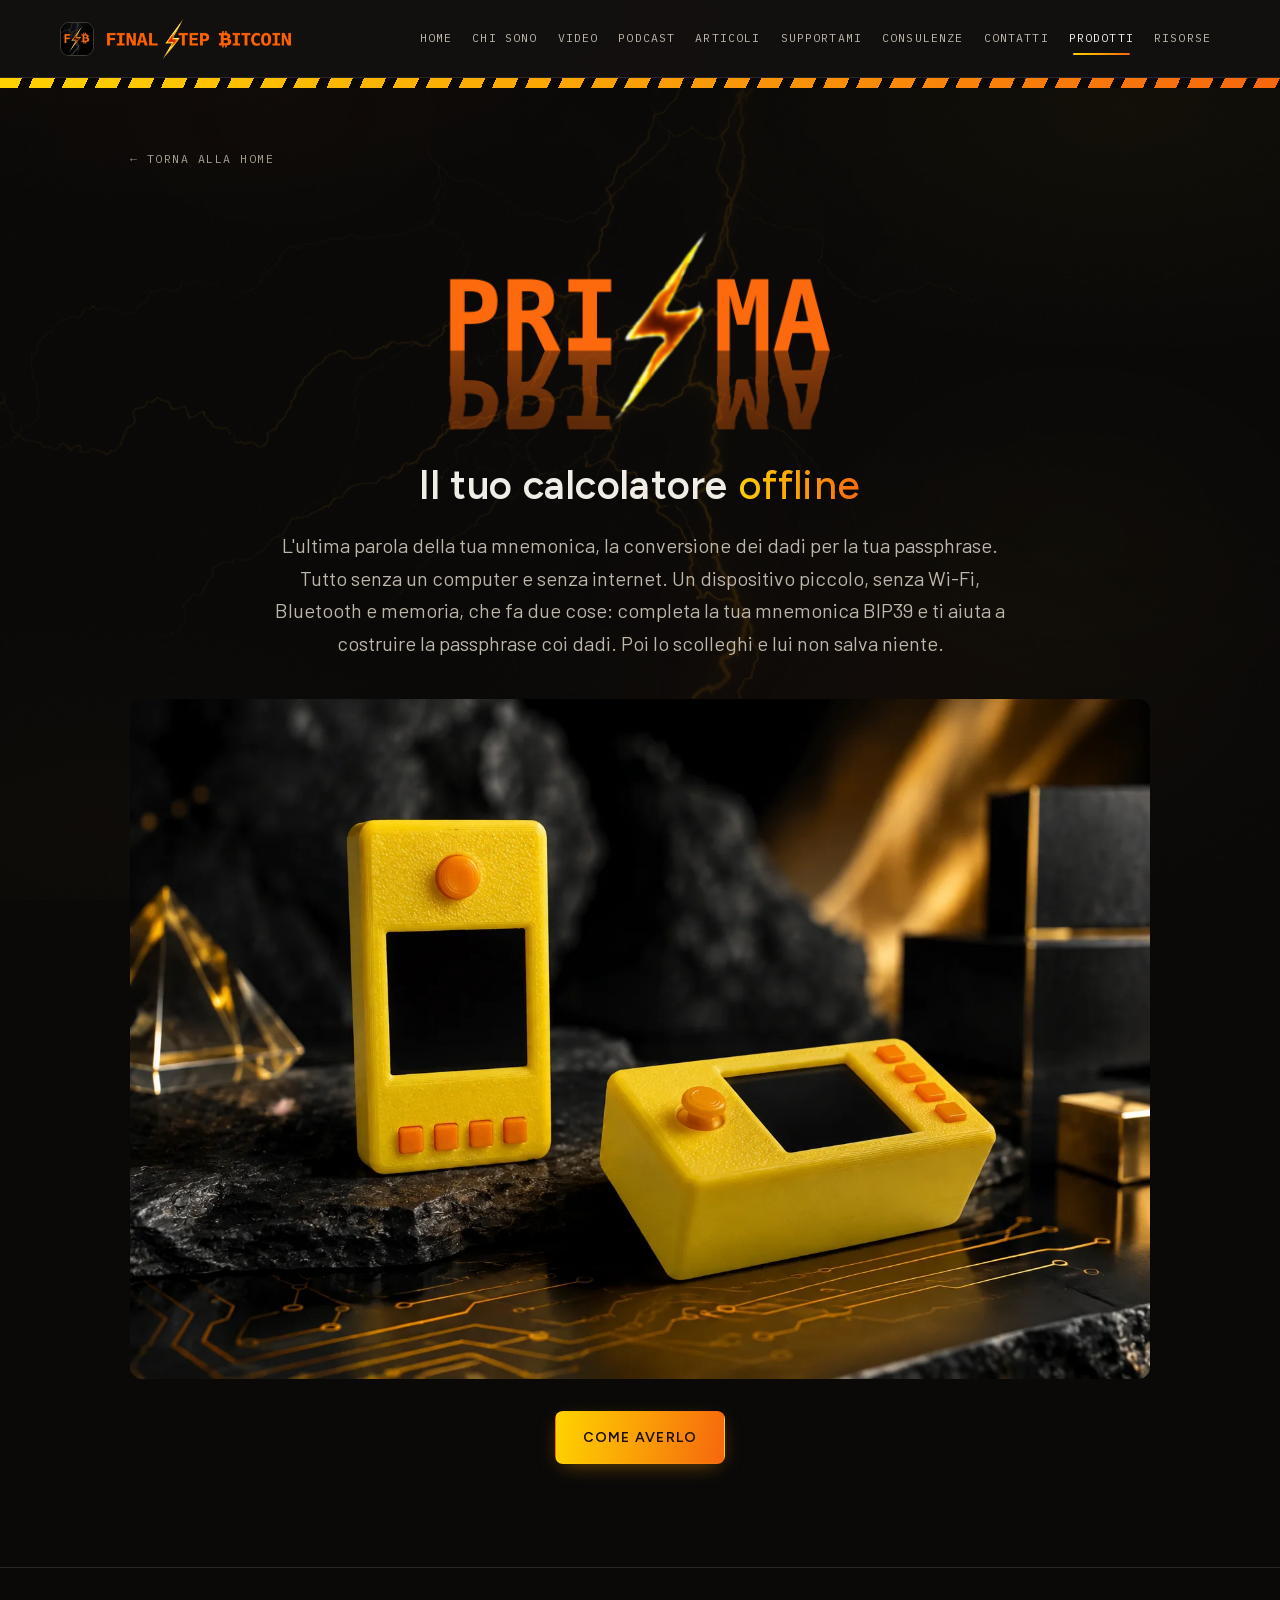
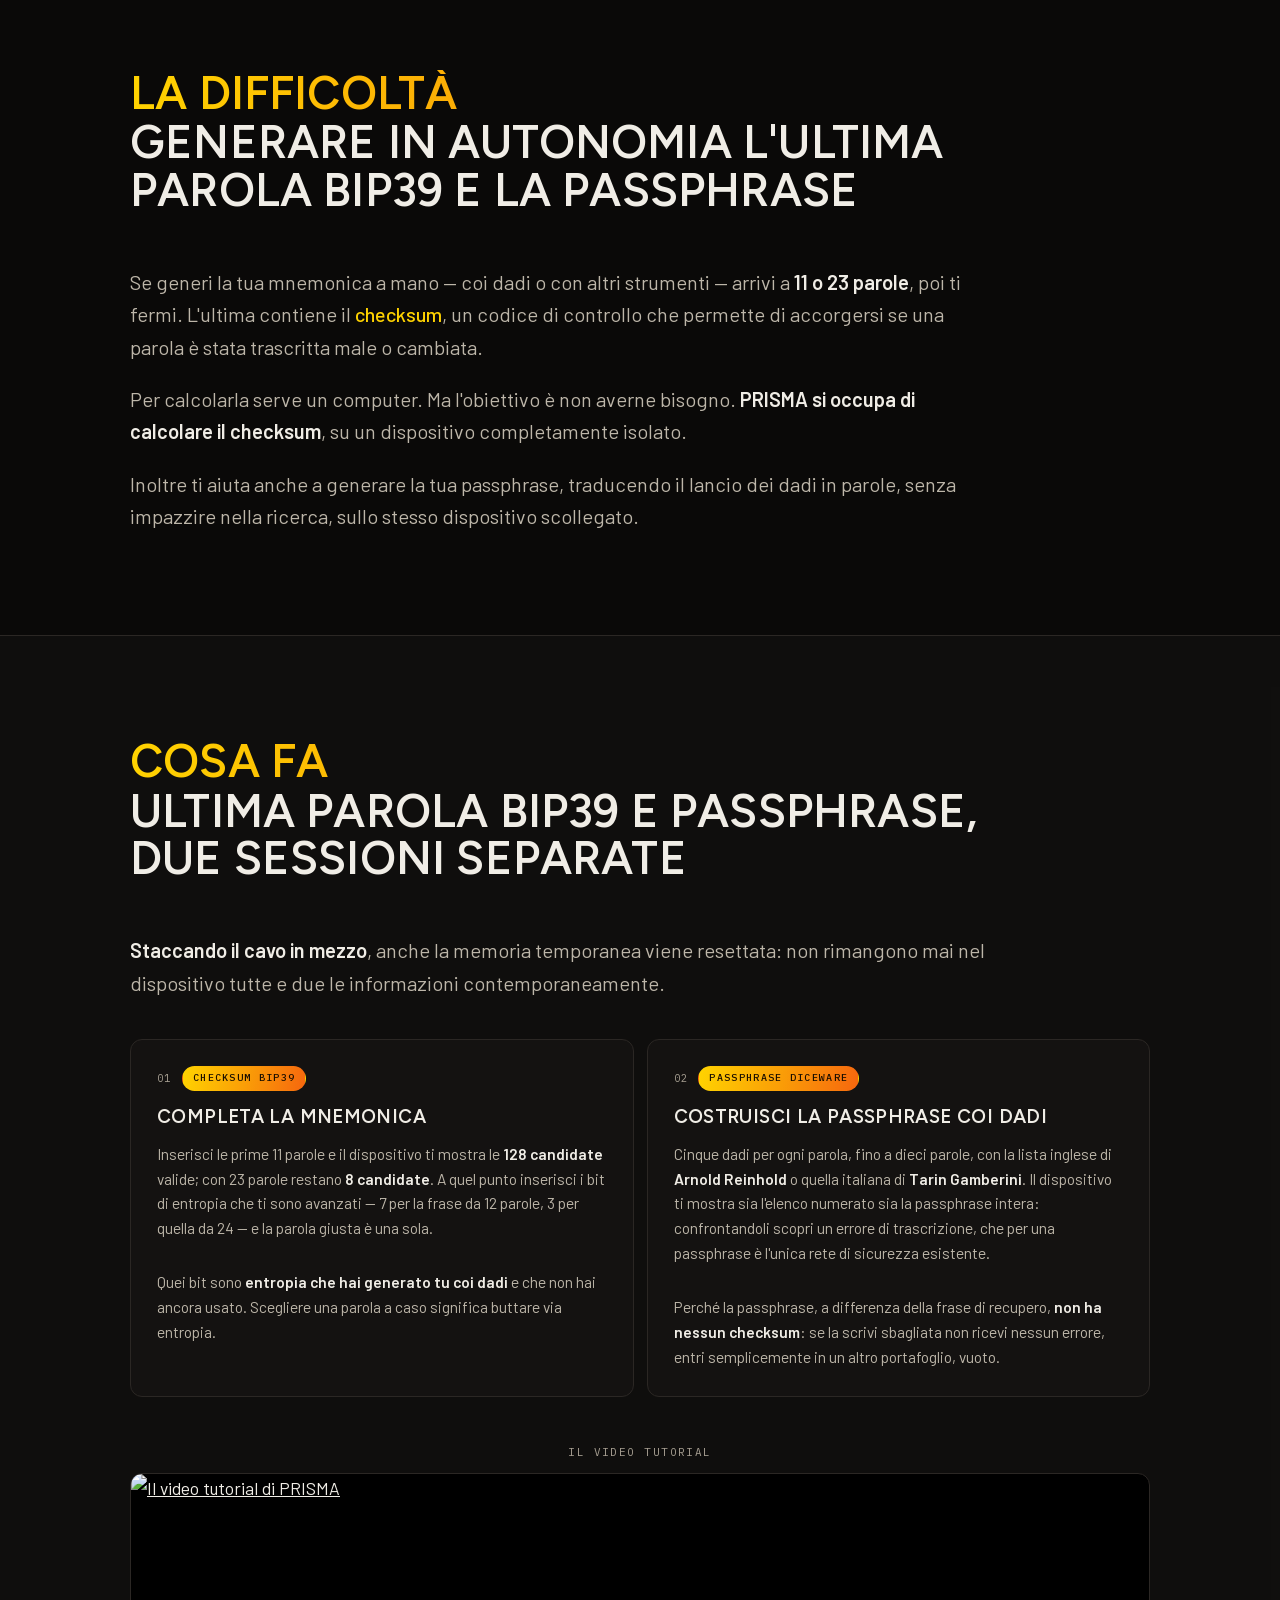
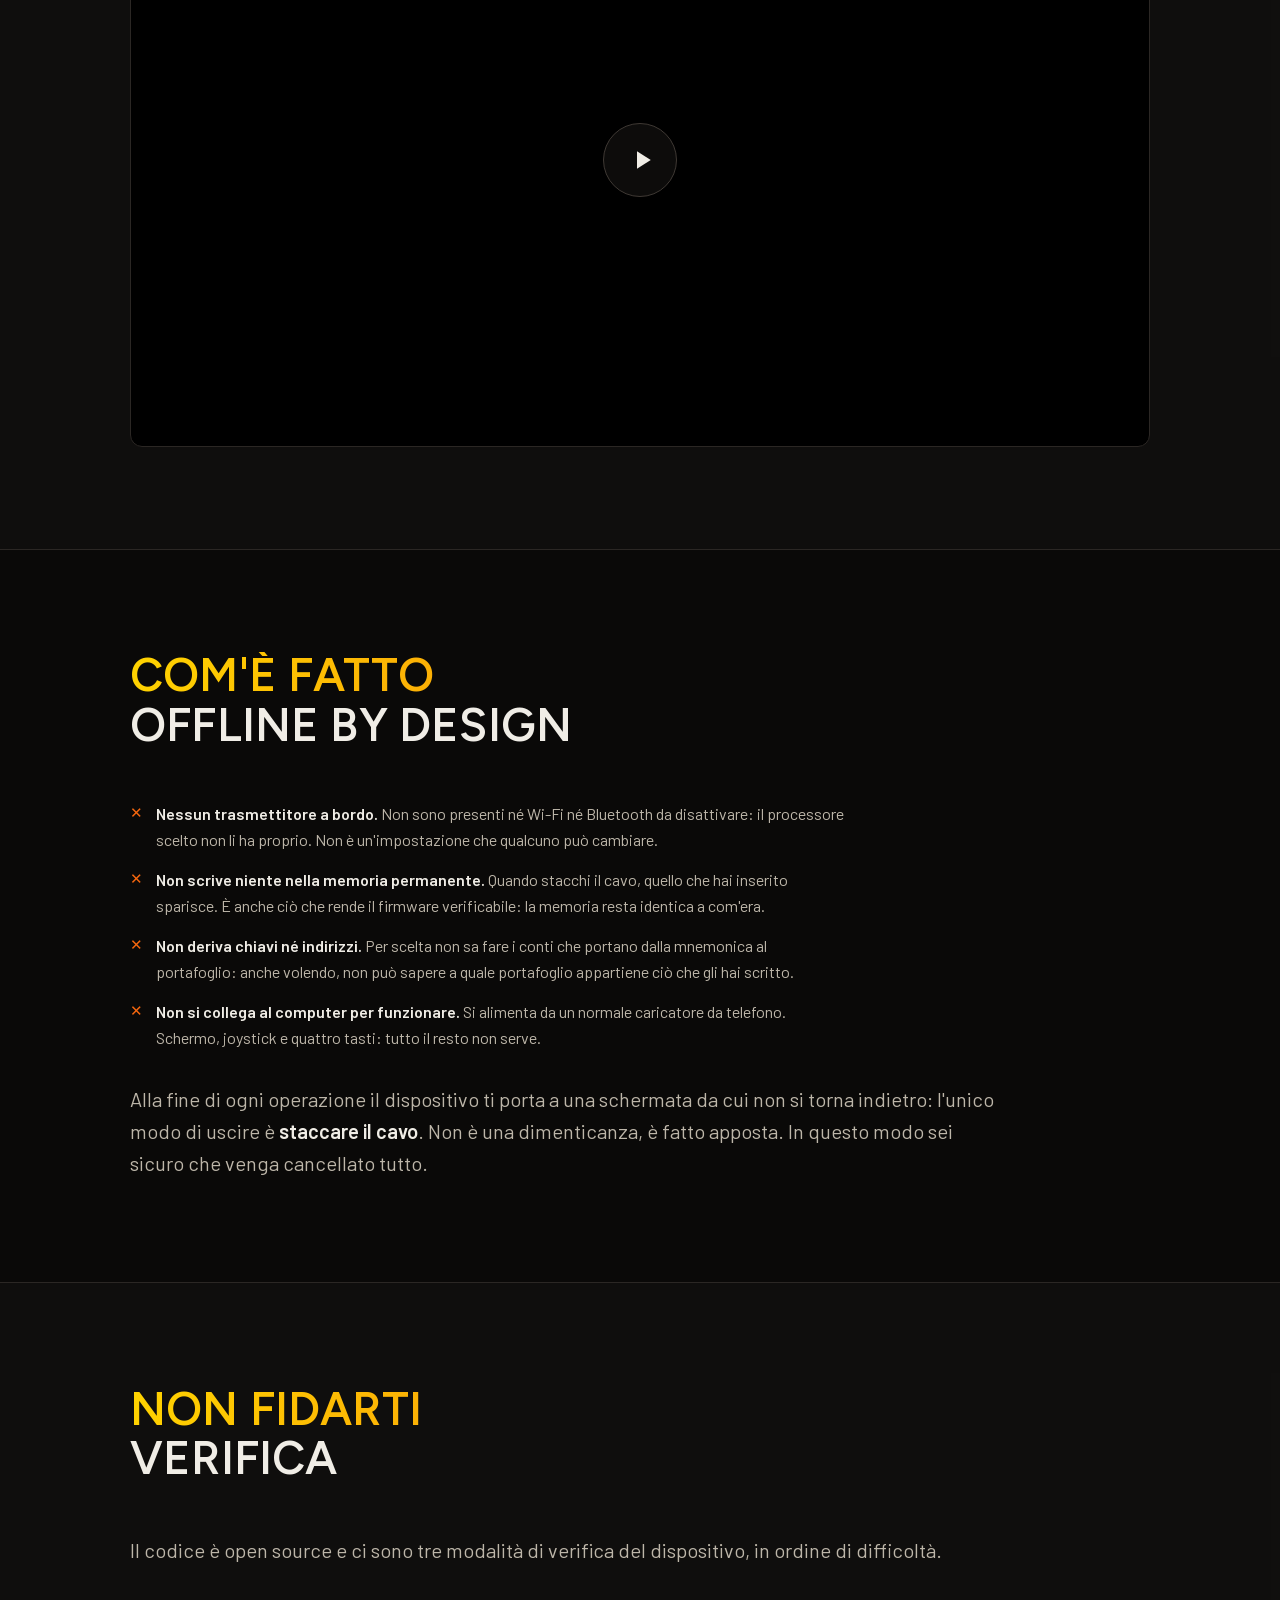
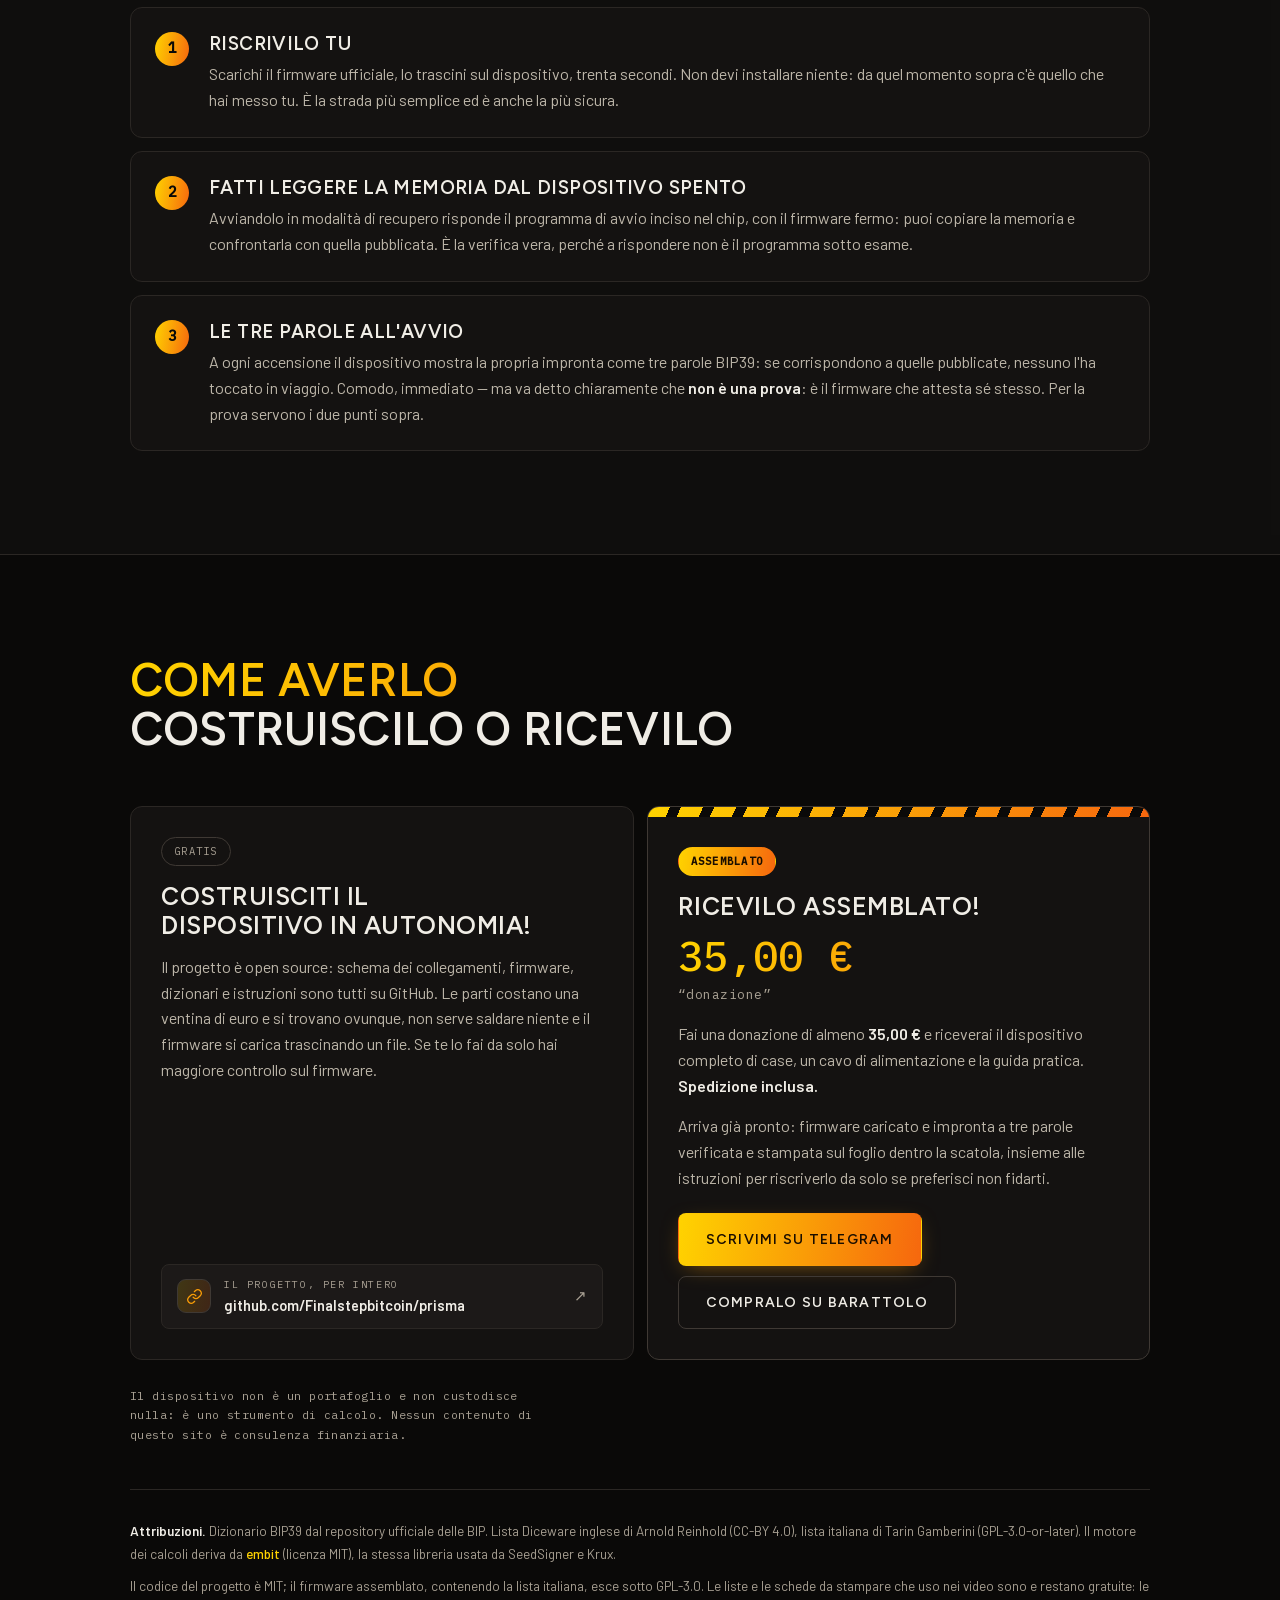
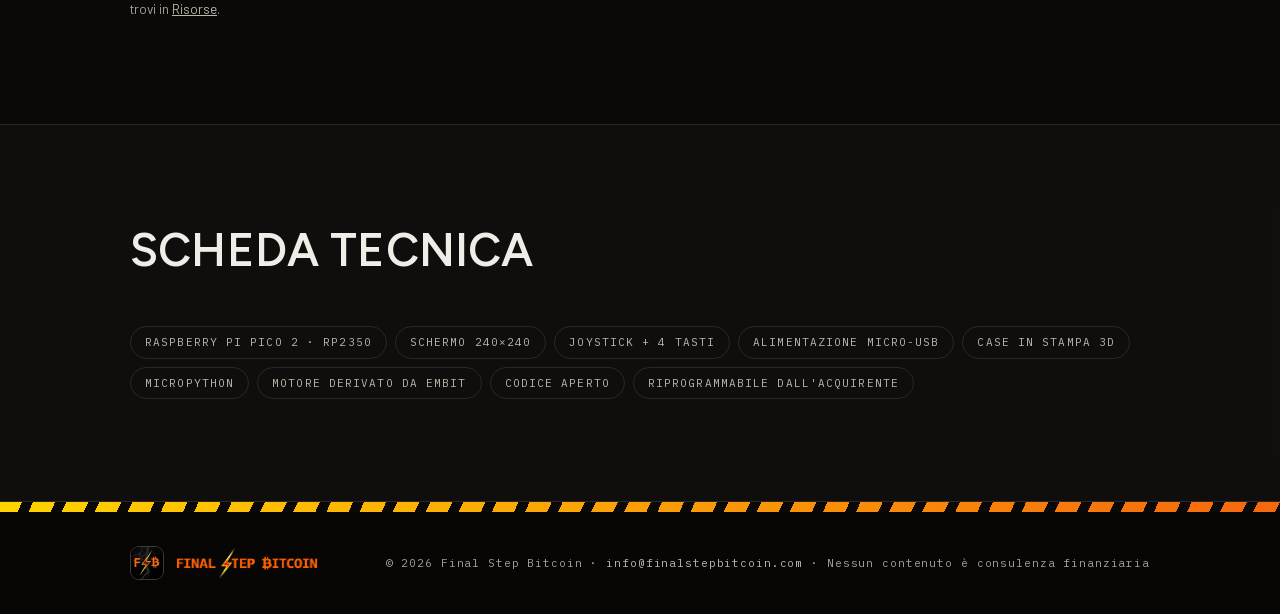
==== commit 01d64e3c: "Link the Barattolo button to the listing Last placeholder on the page: the button read href="#" and " ====
--- a/prodotti.html
+++ b/prodotti.html
@@ -576,11 +576,13 @@
      scheda tecnica non convince nessuno, si consulta dopo aver deciso.
      L'invito ad agire arriva quindi subito dopo "Perche' fidarsi".
 
-     ⚠ UN SEGNAPOSTO ANCORA DA RIEMPIRE, marcato qui sotto con la scritta
-     DA COLLEGARE: l'indirizzo del prodotto su Barattolo. Finche' resta
-     href="#" quel bottone non porta da nessuna parte.
-     Gia' collegati: GitHub (repository pubblico, verificato il 29/08/2026)
-     e Telegram (https://t.me/plakbtc). -->
+     Tutti i collegamenti sono attivi: GitHub (repository pubblico,
+     verificato il 29/08/2026), Telegram (https://t.me/plakbtc) e Barattolo,
+     collegato il 01/09/2026 all'annuncio "PRISMA | Il tuo calcolatore
+     offline": barattolo.store/annuncio/339-prisma-il-tuo-calcolatore-offline
+     E' un link normale, NON il widget da incorporare che Barattolo propone:
+     cosi' barattolo.store non sa chi passa di qui finche' non ci clicca,
+     esattamente come si e' fatto col video di YouTube. -->
 <section class="sec" id="ordina">
   <div class="wrap">
     <div class="sec-head rise">
@@ -642,11 +644,8 @@
           </p>
           <div class="sin-bottoni">
             <a class="btn btn--fill" href="https://t.me/plakbtc" target="_blank" rel="noopener">Scrivimi su Telegram</a>
-            <!-- DA COLLEGARE: indirizzo del prodotto su Barattolo. Finche'
-               resta href="#" il bottone non porta da nessuna parte. -->
-            <a class="btn btn--line" href="#" target="_blank" rel="noopener">Compralo su Barattolo</a>
+            <a class="btn btn--line" href="https://barattolo.store/annuncio/339-prisma-il-tuo-calcolatore-offline" target="_blank" rel="noopener">Compralo su Barattolo</a>
           </div>
-          <span class="sin-da-decidere">Barattolo da collegare</span>
         </div>
       </article>
 
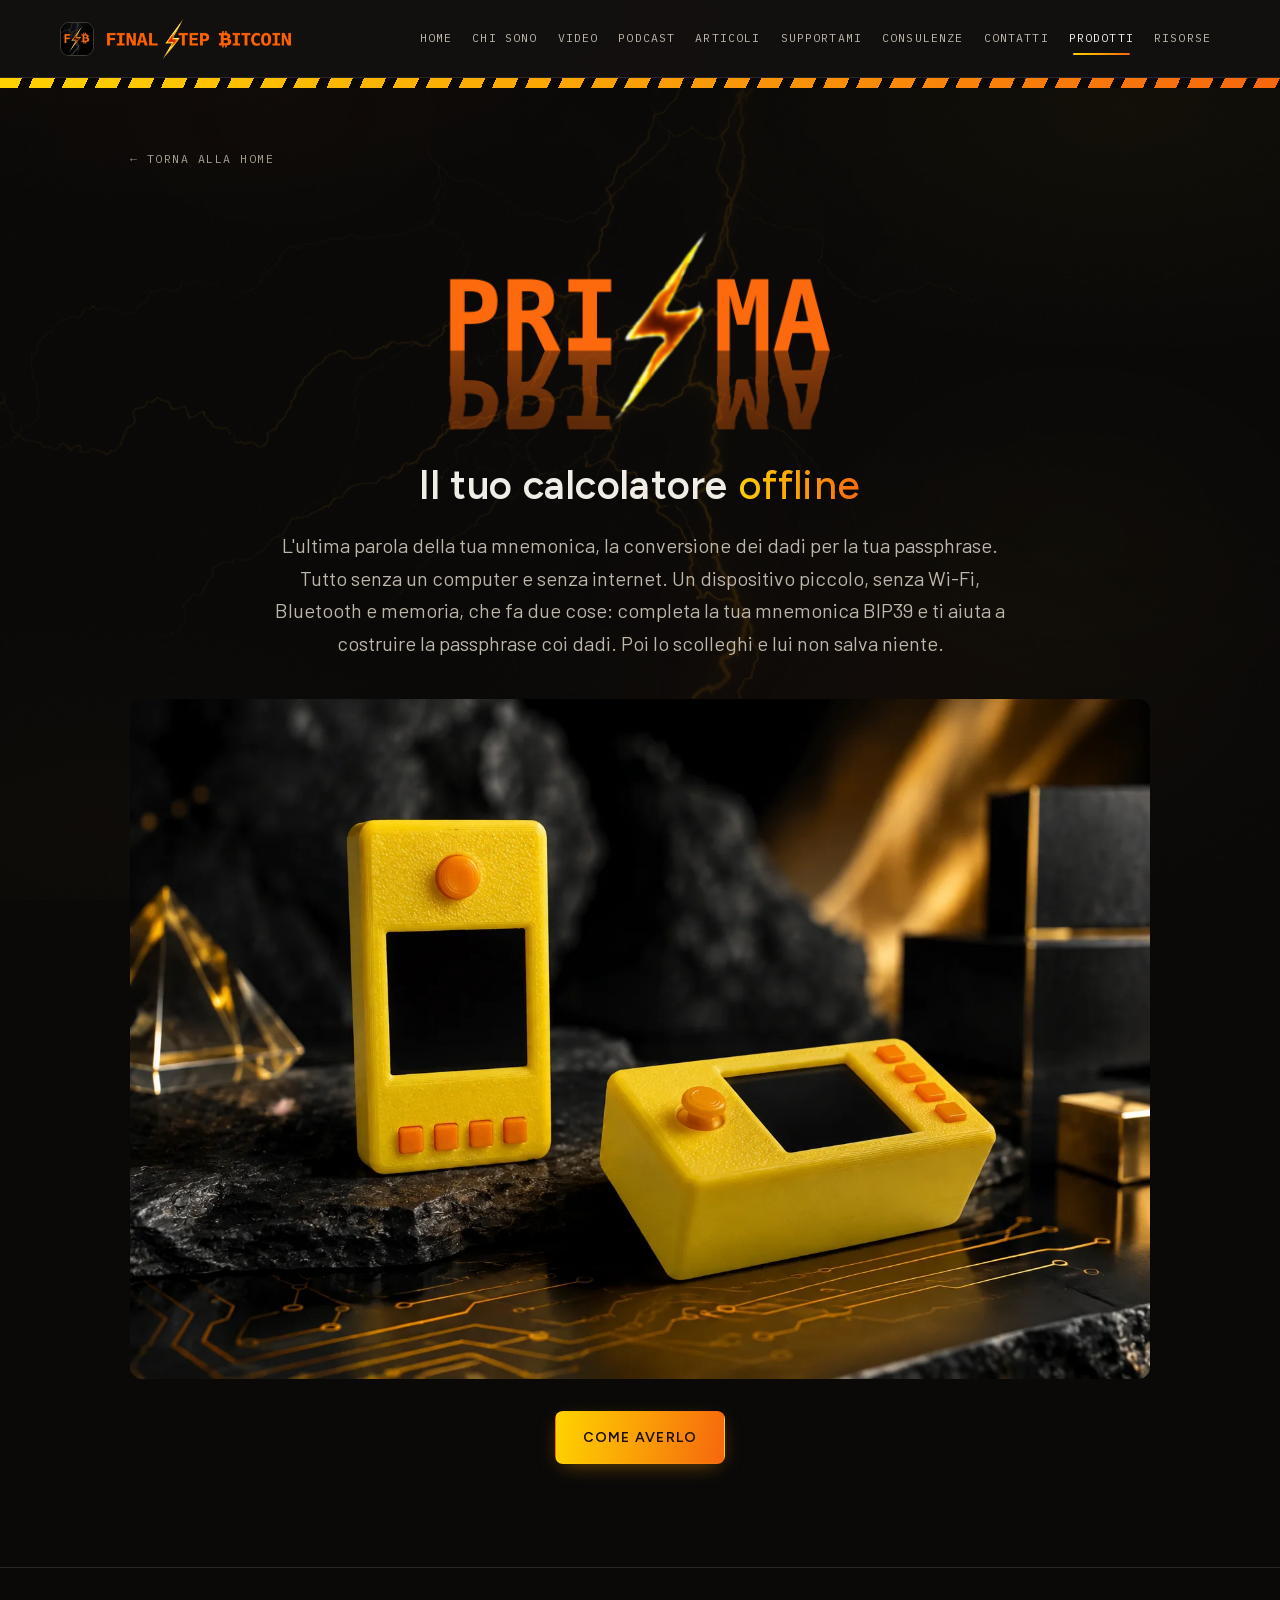
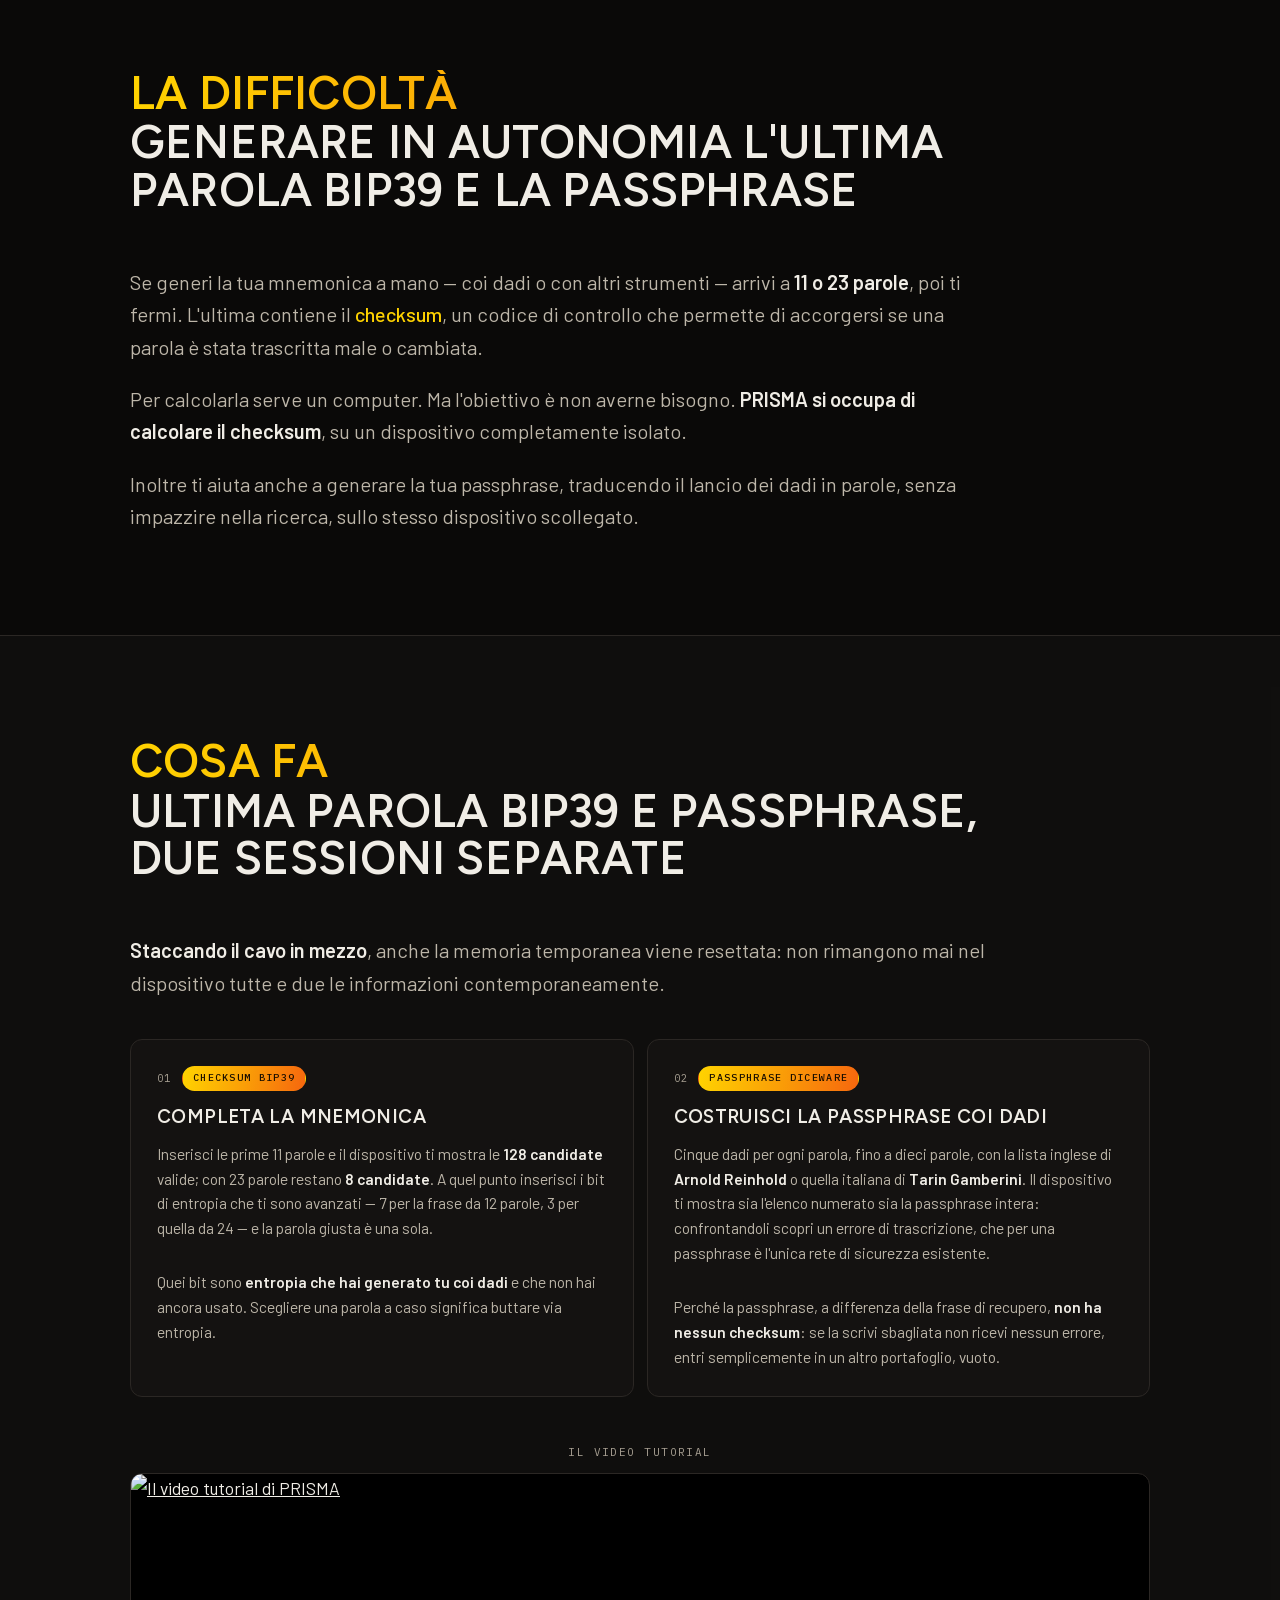
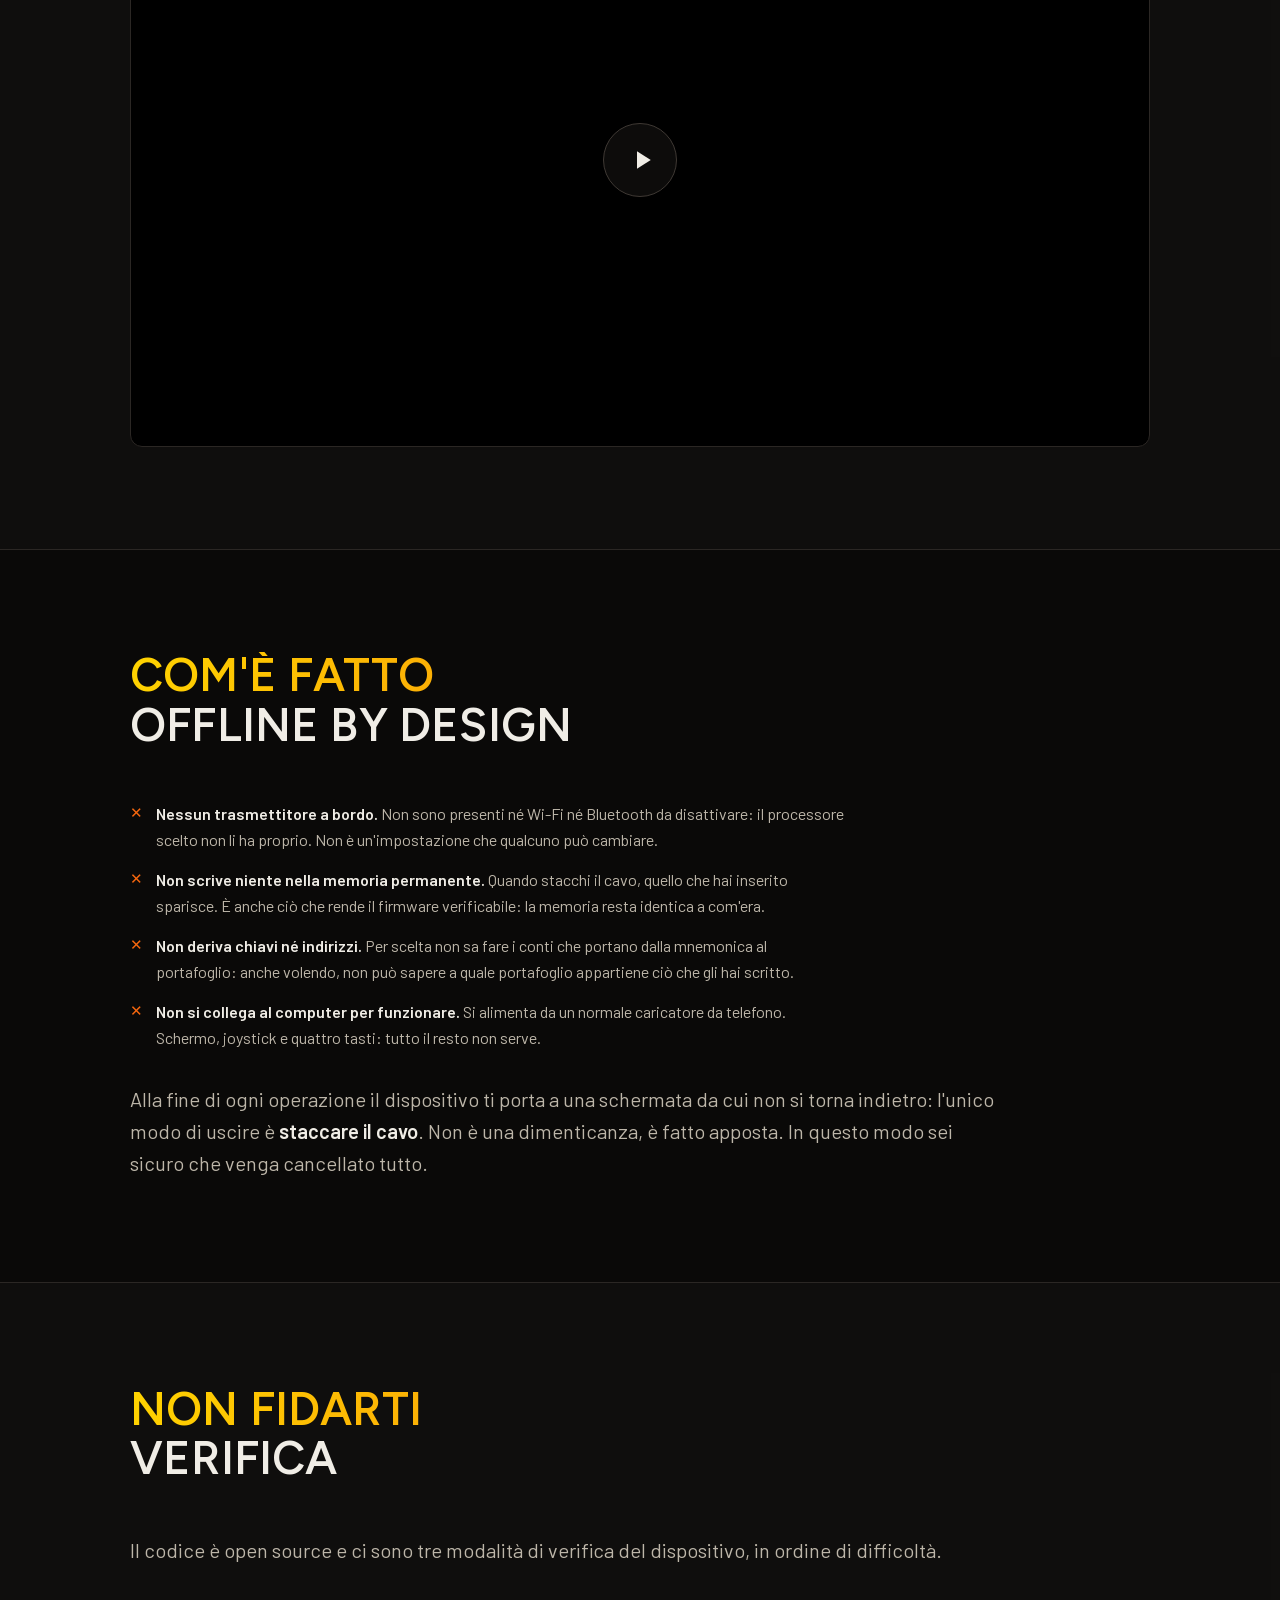
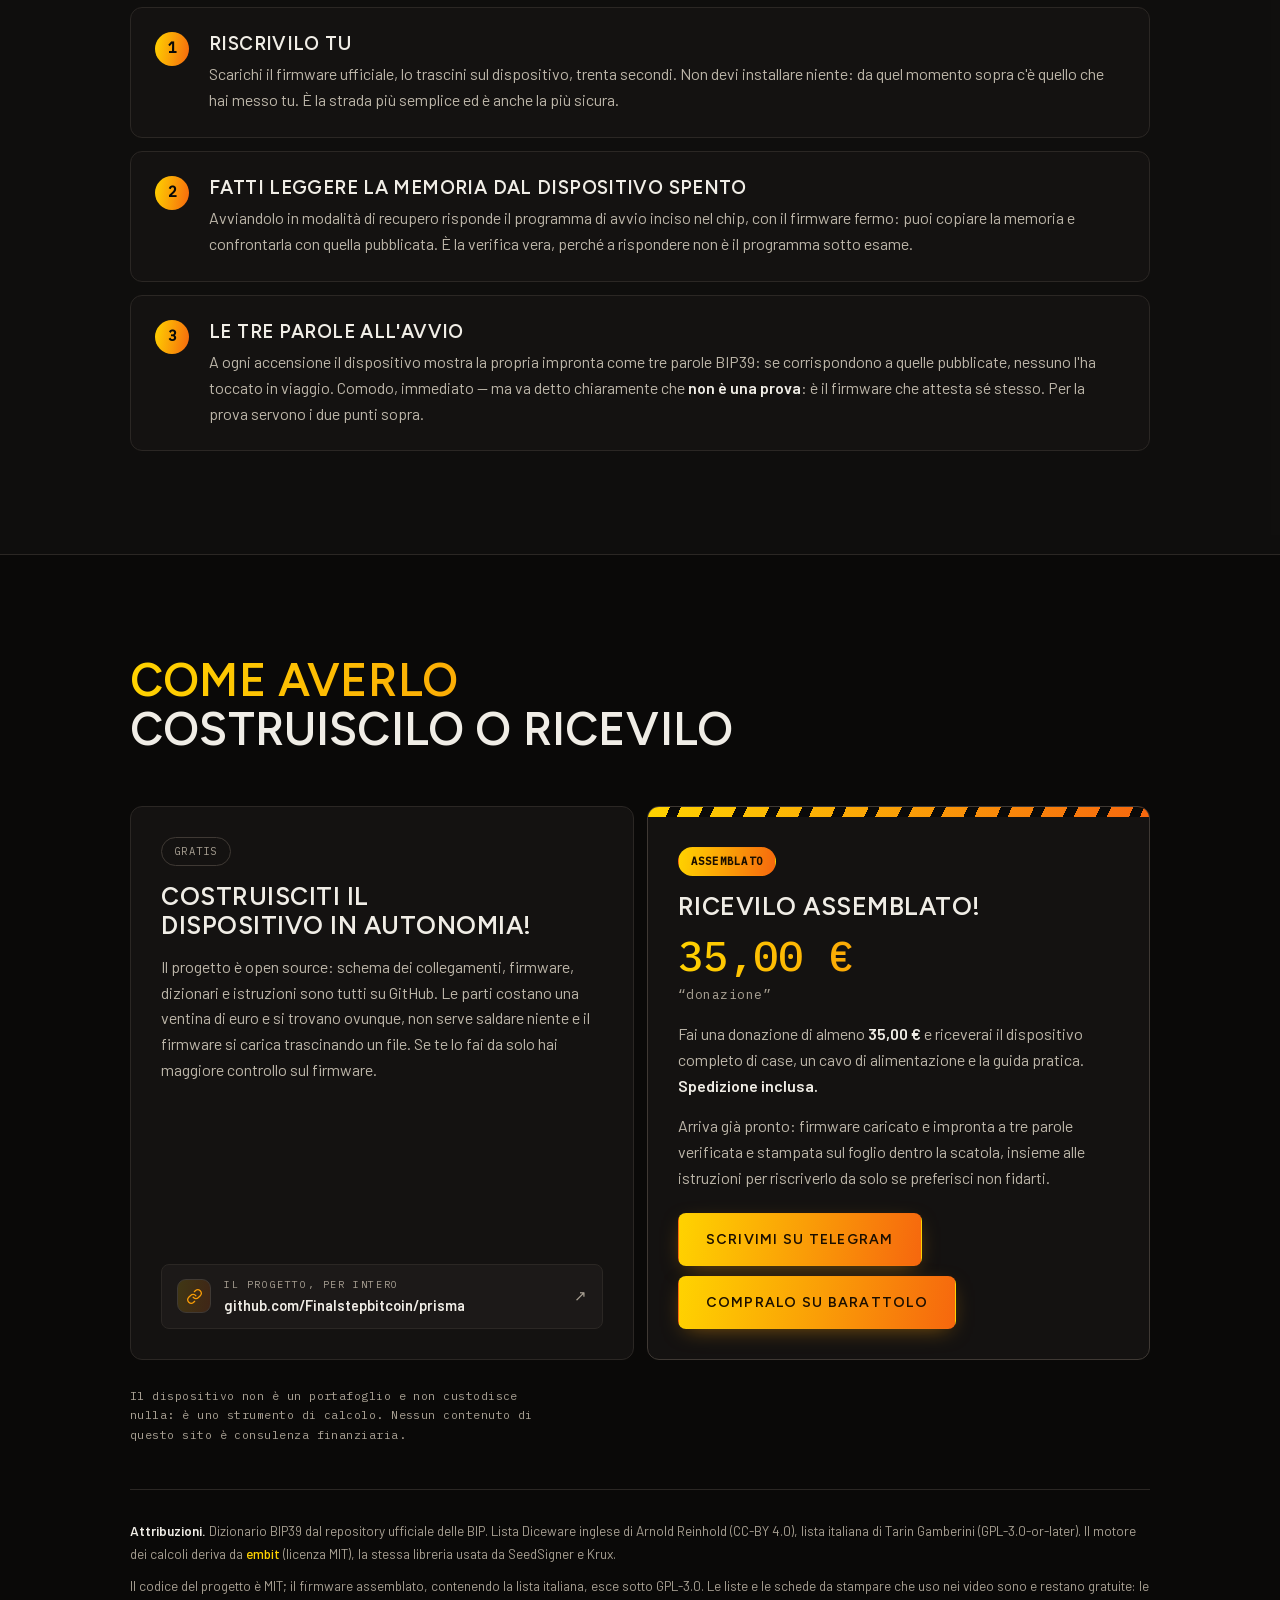
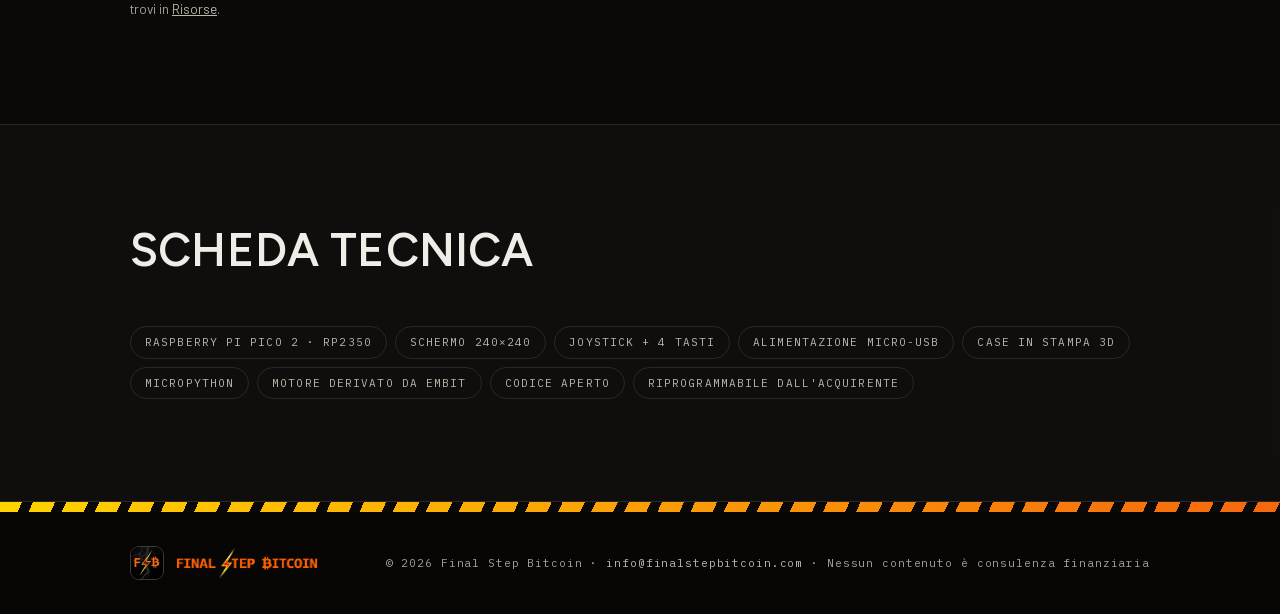
==== commit 4b2814fe: "Give both order buttons the same fill Barattolo was outlined and Telegram filled. Same colour for bo" ====
--- a/prodotti.html
+++ b/prodotti.html
@@ -644,7 +644,7 @@
           </p>
           <div class="sin-bottoni">
             <a class="btn btn--fill" href="https://t.me/plakbtc" target="_blank" rel="noopener">Scrivimi su Telegram</a>
-            <a class="btn btn--line" href="https://barattolo.store/annuncio/339-prisma-il-tuo-calcolatore-offline" target="_blank" rel="noopener">Compralo su Barattolo</a>
+            <a class="btn btn--fill" href="https://barattolo.store/annuncio/339-prisma-il-tuo-calcolatore-offline" target="_blank" rel="noopener">Compralo su Barattolo</a>
           </div>
         </div>
       </article>
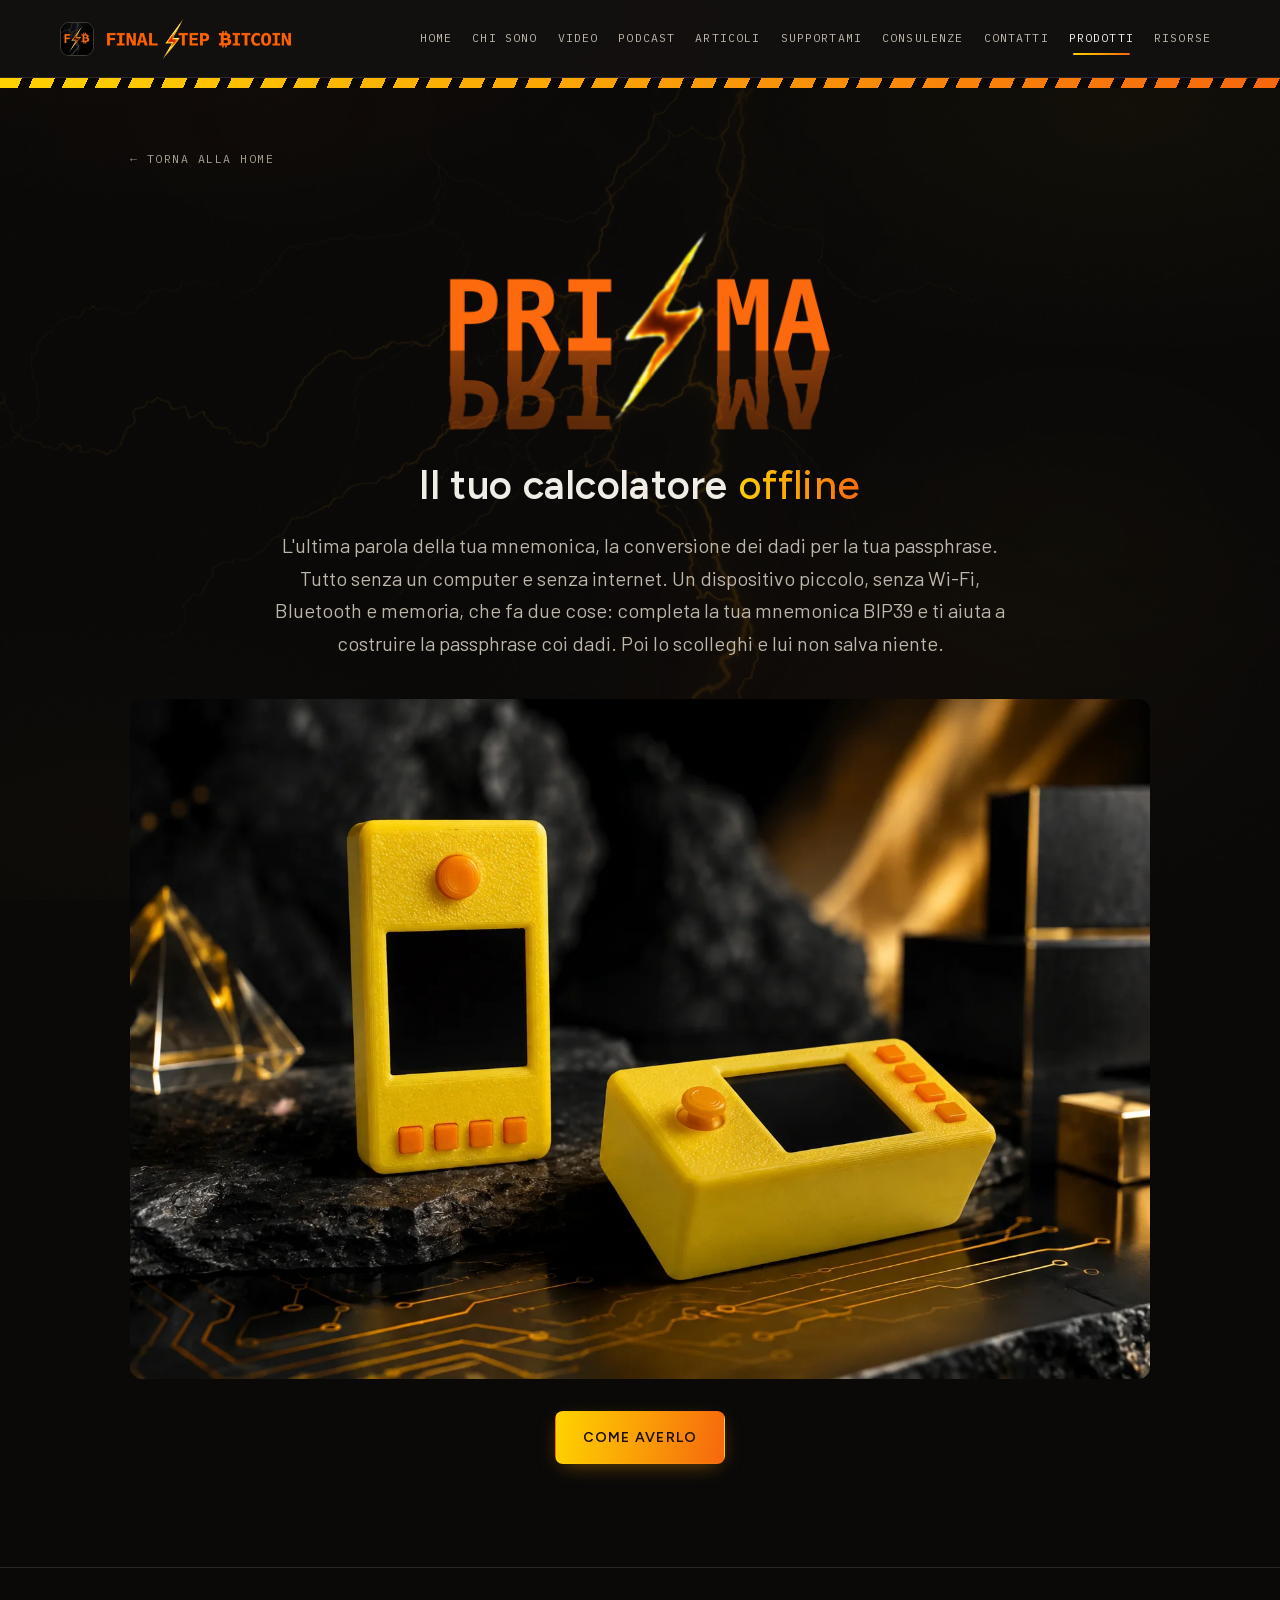
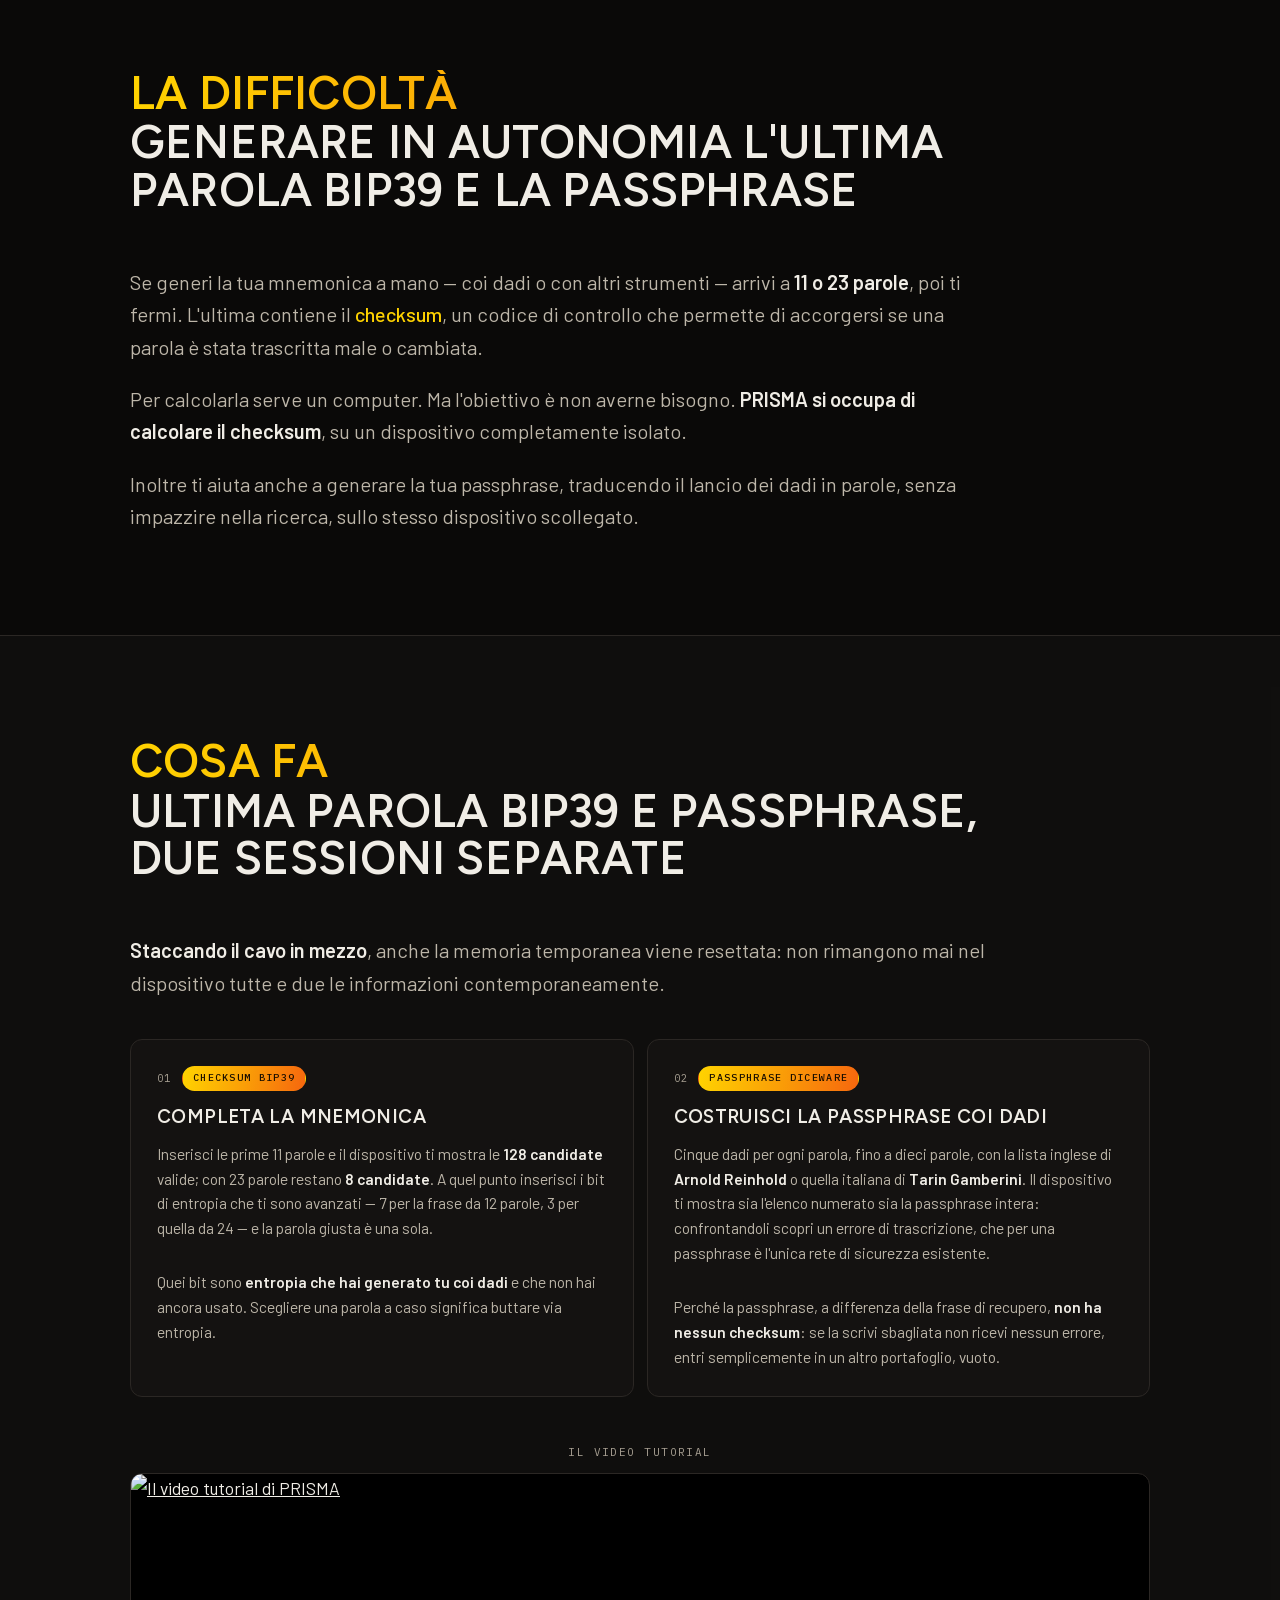
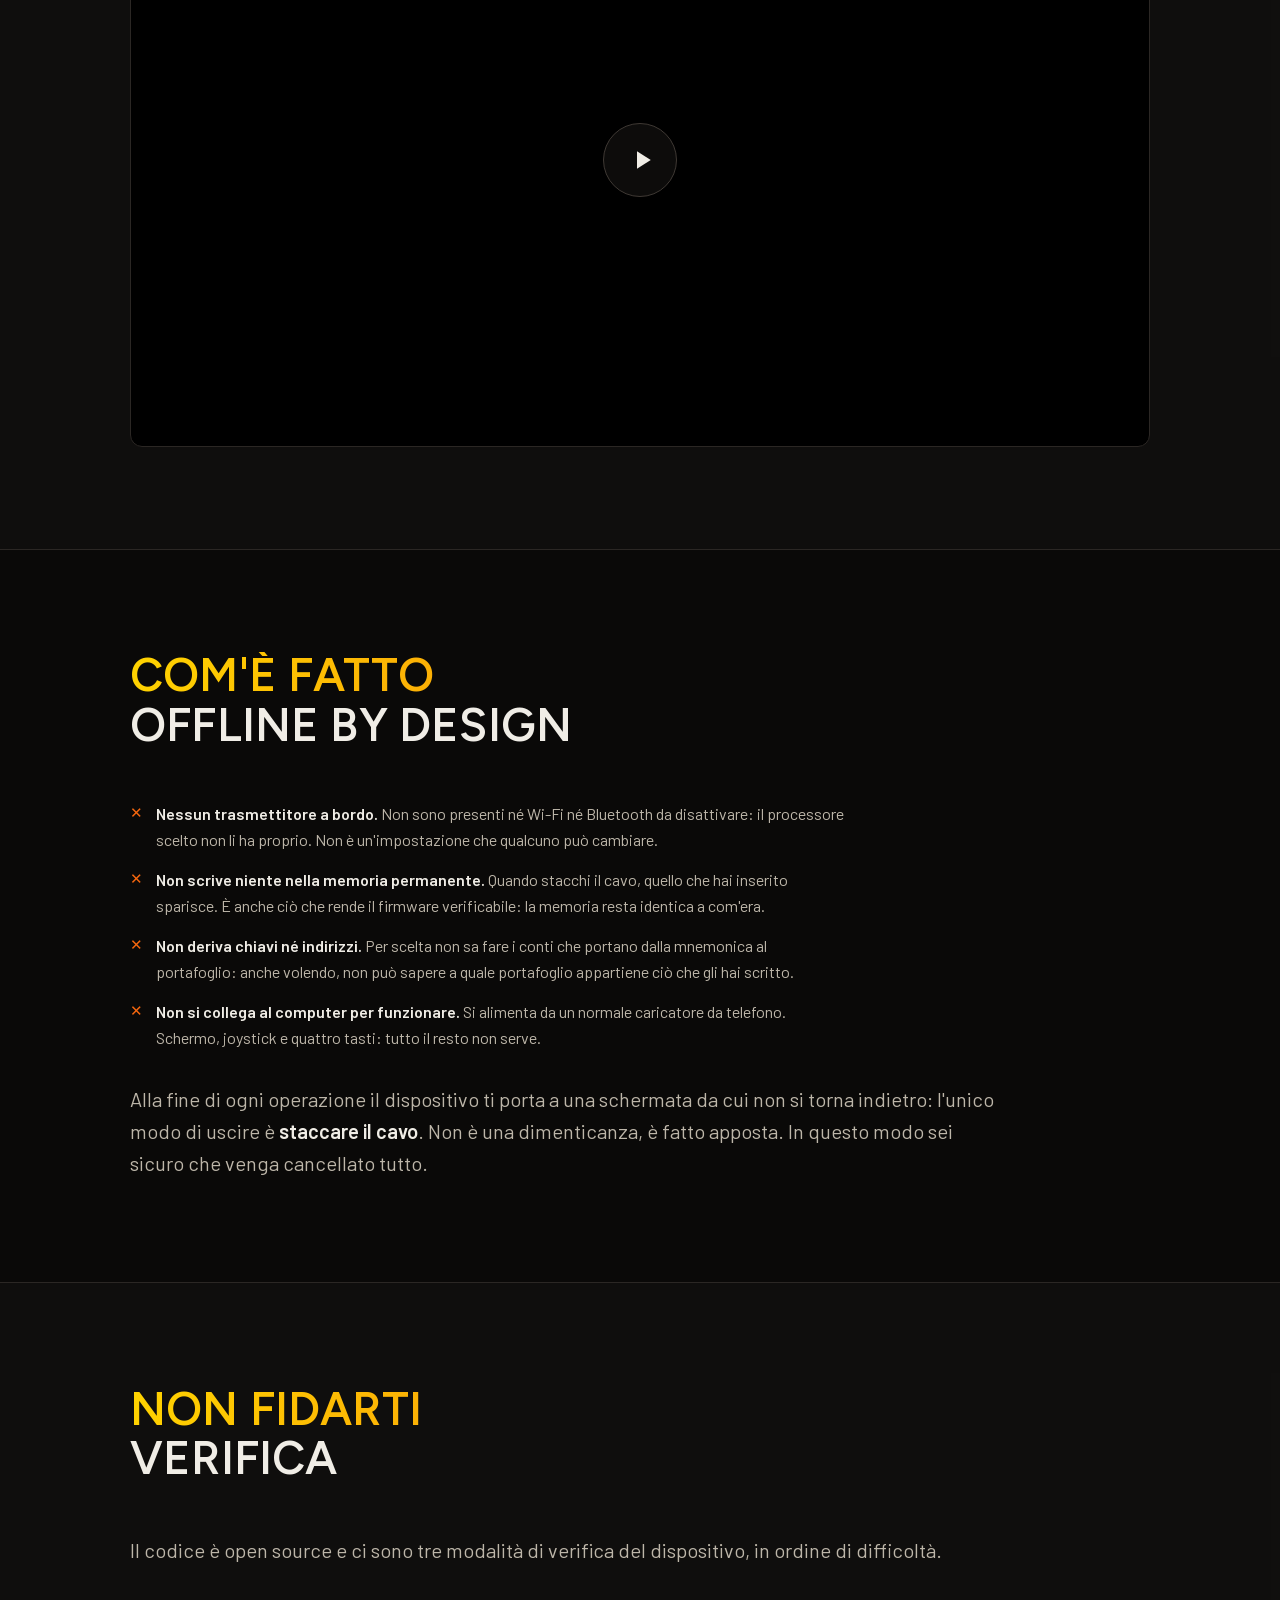
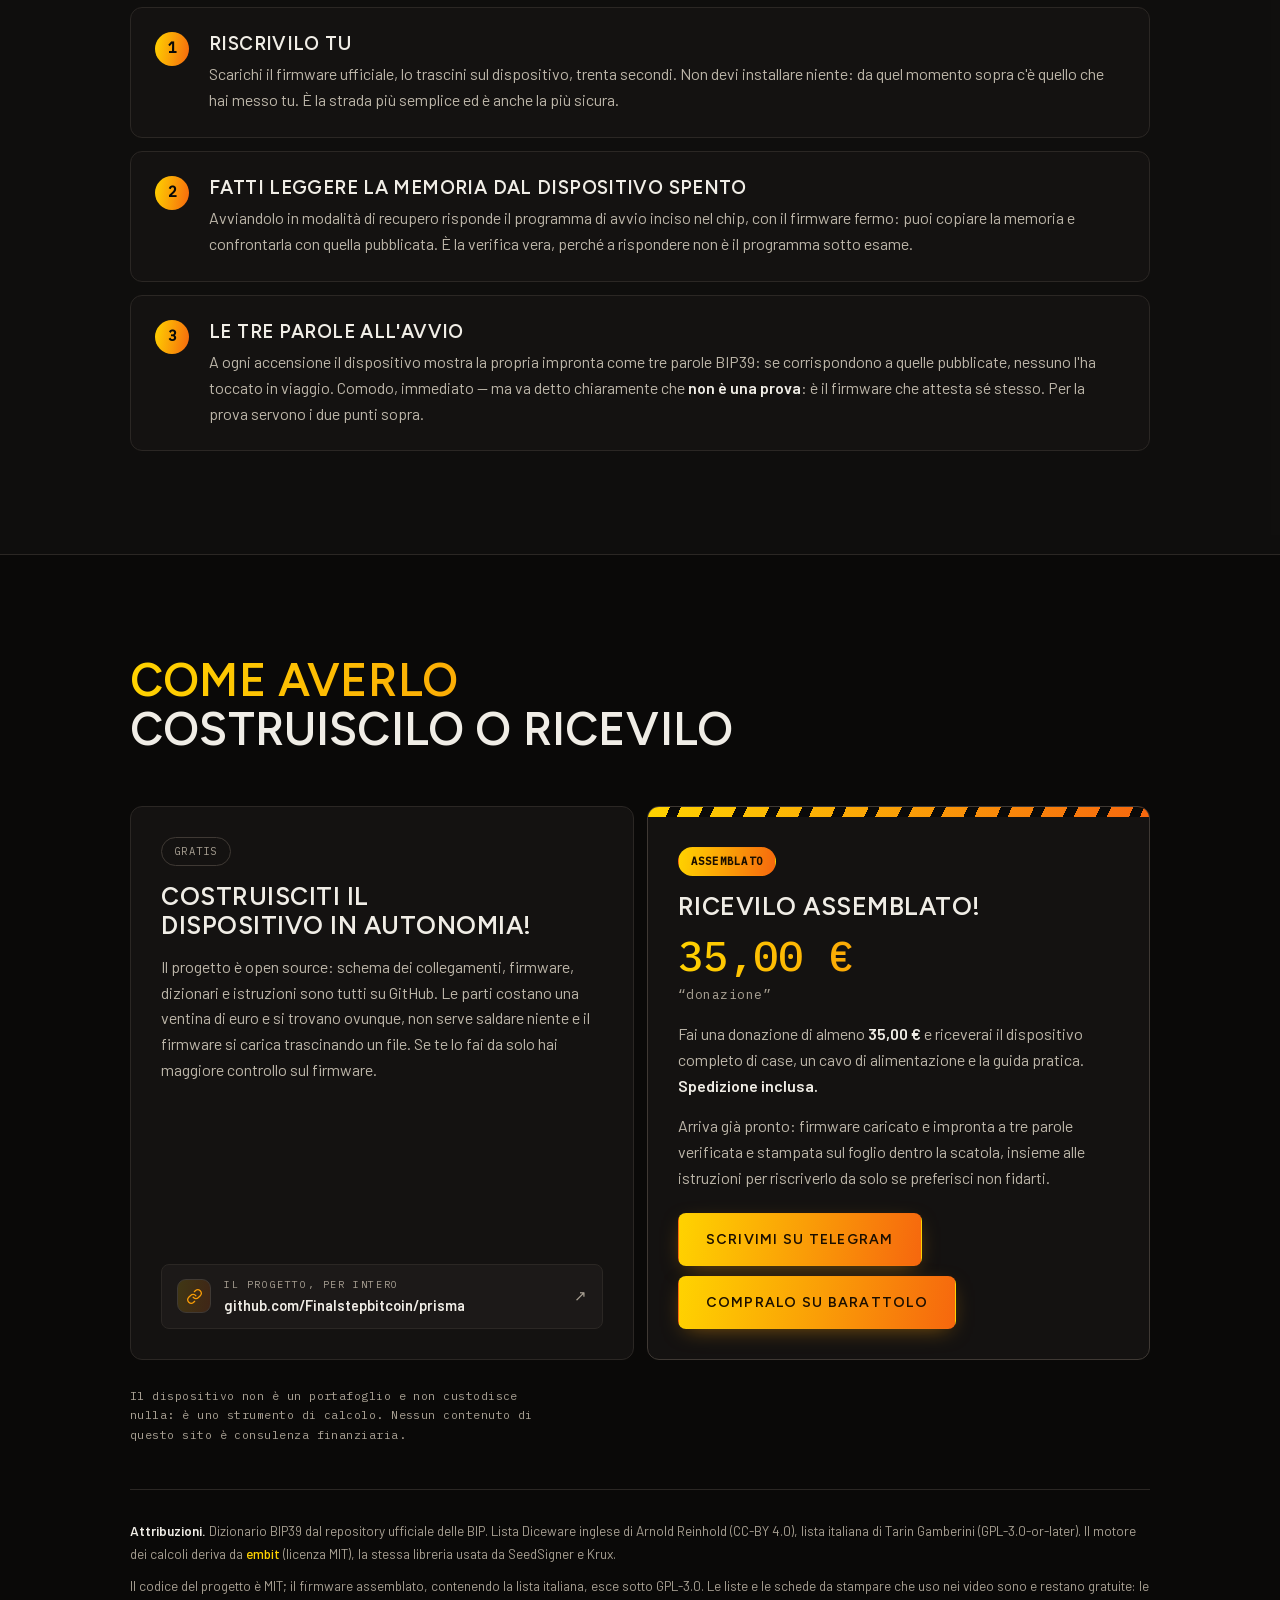
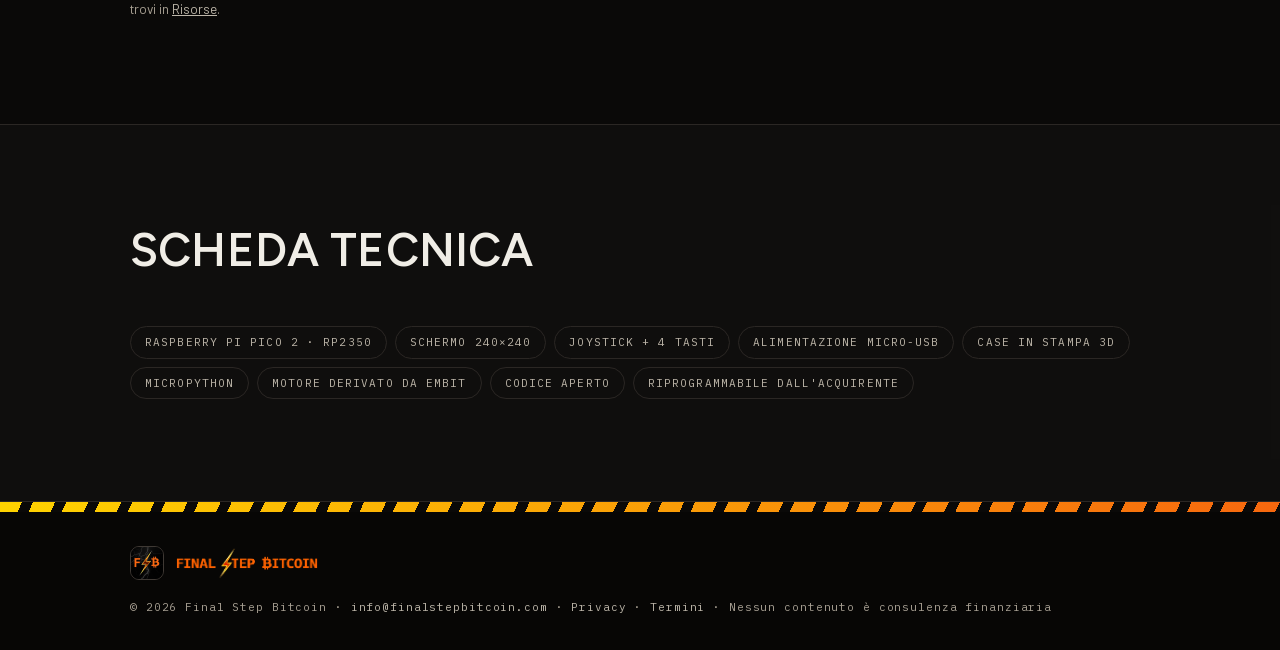
==== commit 8c729e30: "Add privacy policy and terms of service pages Both pages are required to register the publishing app" ====
--- a/prodotti.html
+++ b/prodotti.html
@@ -712,6 +712,8 @@
     </a>
     <p class="foot-note">
       © <span id="year">2026</span> Final Step Bitcoin · <a href="mailto:info@finalstepbitcoin.com">info@finalstepbitcoin.com</a>
+      · <a href="privacy.html">Privacy</a>
+      · <a href="termini.html">Termini</a>
       · Nessun contenuto è consulenza finanziaria
     </p>
   </div>
